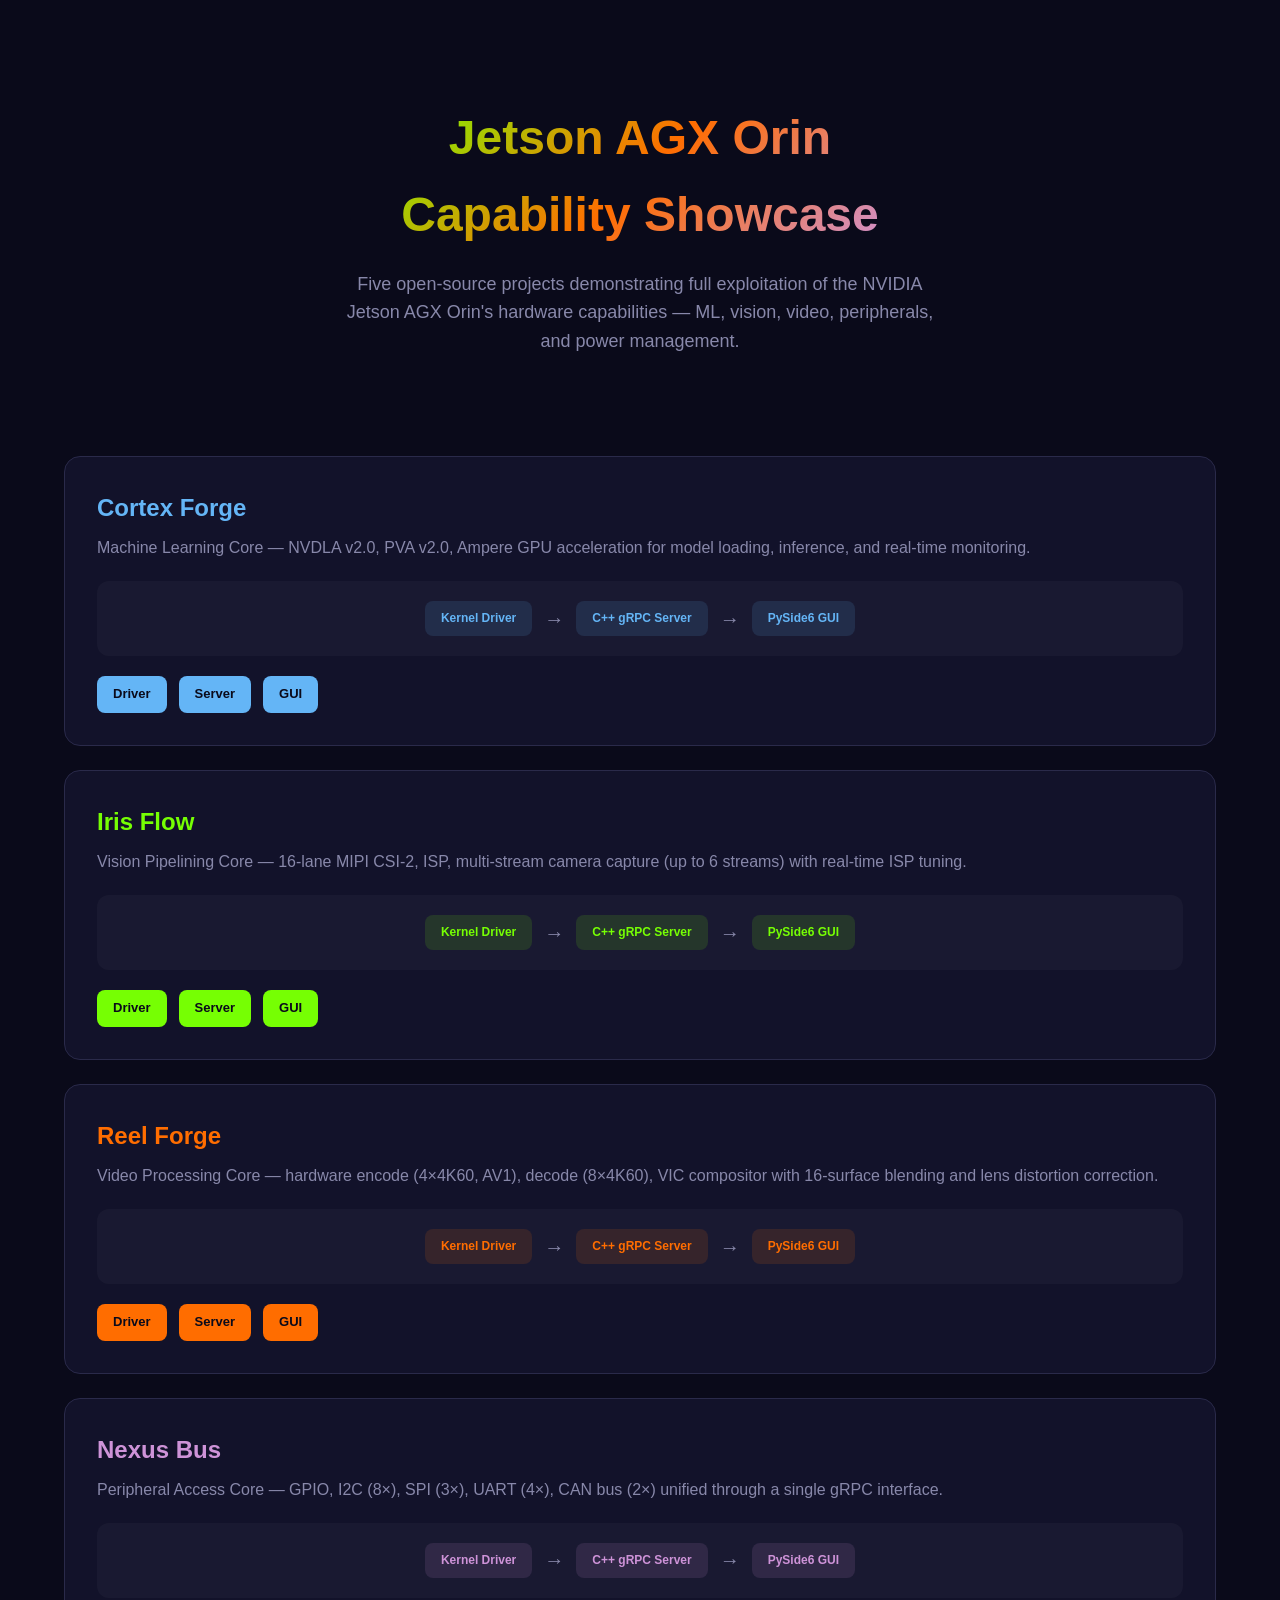
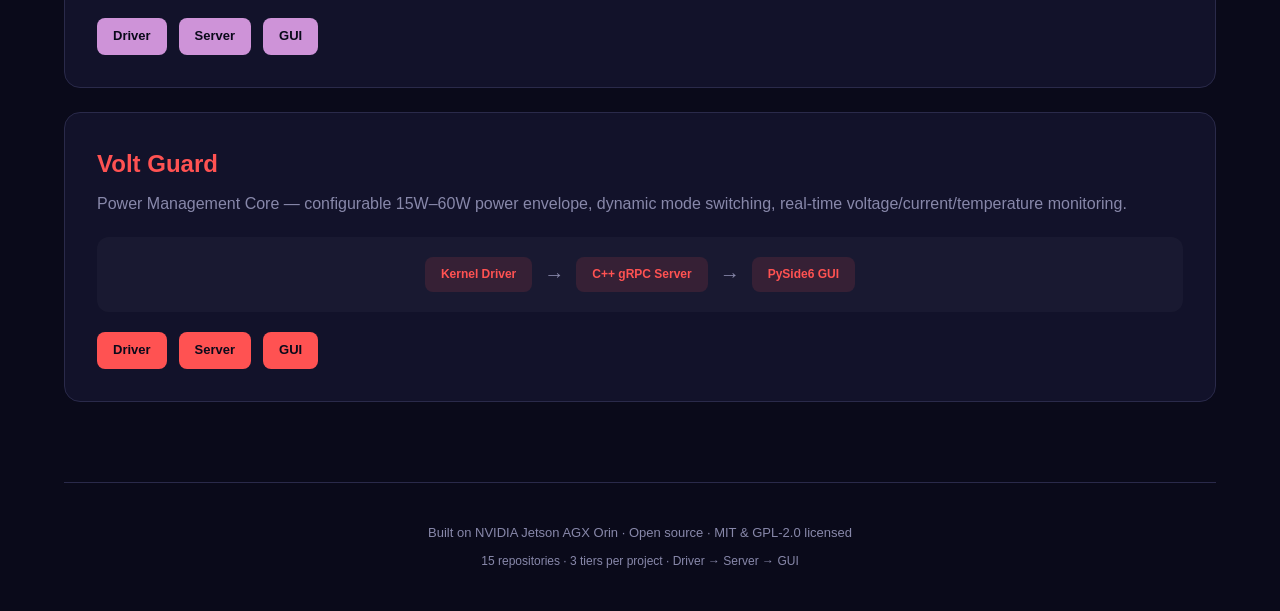
==== index.html @ f34436b5 "showcase-site: Jetson AGX Orin capability showcase Five-project showcase website with animated cards" ====
<!DOCTYPE html>
<html lang="en">
<head>
<meta charset="UTF-8">
<meta name="viewport" content="width=device-width, initial-scale=1.0">
<title>Jetson AGX Orin — Capability Showcase</title>
<style>
:root {
  --bg: #0a0a1a; --surface: #12122a; --border: #2a2a4a;
  --text: #e0e0e0; --muted: #8888aa;
  --cf: #64b5f6; --if: #76ff03; --rf: #ff6d00; --nb: #ce93d8; --vg: #ff5252;
}
* { margin: 0; padding: 0; box-sizing: border-box; }
body { font-family: -apple-system, 'SF Pro Display', 'Segoe UI', sans-serif; background: var(--bg); color: var(--text); line-height: 1.6; }
.container { max-width: 1200px; margin: 0 auto; padding: 0 24px; }

/* Hero */
.hero { text-align: center; padding: 100px 0 60px; }
.hero h1 { font-size: 48px; font-weight: 800; background: linear-gradient(135deg, #64b5f6, #76ff03, #ff6d00, #ce93d8, #ff5252); -webkit-background-clip: text; -webkit-text-fill-color: transparent; margin-bottom: 16px; }
.hero p { color: var(--muted); font-size: 18px; max-width: 600px; margin: 0 auto; }

/* Projects */
.projects { display: grid; gap: 24px; padding: 40px 0; }
.project { background: var(--surface); border: 1px solid var(--border); border-radius: 16px; padding: 32px; transition: transform .3s, box-shadow .3s; cursor: default; }
.project:hover { transform: translateY(-4px); box-shadow: 0 8px 32px rgba(0,0,0,.3); }
.project h2 { font-size: 24px; margin-bottom: 8px; }
.project .desc { color: var(--muted); margin-bottom: 20px; }
.project .arch { display: flex; gap: 12px; align-items: center; justify-content: center; padding: 20px; background: rgba(255,255,255,.03); border-radius: 12px; margin-bottom: 20px; font-size: 13px; }
.project .arch .box { padding: 8px 16px; border-radius: 8px; font-weight: 600; font-size: 12px; }
.project .arch .arrow { color: var(--muted); font-size: 20px; }
.repos { display: flex; gap: 12px; flex-wrap: wrap; }
.repo { display: inline-block; padding: 8px 16px; border-radius: 8px; text-decoration: none; font-size: 13px; font-weight: 600; transition: opacity .2s; }
.repo:hover { opacity: .8; }

/* Project colors */
.cf .arch .box { background: #64b5f620; color: #64b5f6; }
.cf .repo { background: #64b5f6; color: #0a0a1a; }
.cf h2 { color: #64b5f6; }
.if .arch .box { background: #76ff0320; color: #76ff03; }
.if .repo { background: #76ff03; color: #0a0a1a; }
.if h2 { color: #76ff03; }
.rf .arch .box { background: #ff6d0020; color: #ff6d00; }
.rf .repo { background: #ff6d00; color: #0a0a1a; }
.rf h2 { color: #ff6d00; }
.nb .arch .box { background: #ce93d820; color: #ce93d8; }
.nb .repo { background: #ce93d8; color: #0a0a1a; }
.nb h2 { color: #ce93d8; }
.vg .arch .box { background: #ff525220; color: #ff5252; }
.vg .repo { background: #ff5252; color: #0a0a1a; }
.vg h2 { color: #ff5252; }

/* Footer */
.footer { text-align: center; padding: 40px 0; color: var(--muted); font-size: 13px; border-top: 1px solid var(--border); margin-top: 40px; }

/* Animations */
@keyframes fadeUp { from { opacity: 0; transform: translateY(20px); } to { opacity: 1; transform: translateY(0); } }
.project { animation: fadeUp .6s ease both; }
.project:nth-child(1) { animation-delay: .1s; }
.project:nth-child(2) { animation-delay: .2s; }
.project:nth-child(3) { animation-delay: .3s; }
.project:nth-child(4) { animation-delay: .4s; }
.project:nth-child(5) { animation-delay: .5s; }

@media (max-width: 768px) {
  .hero h1 { font-size: 32px; }
  .project .arch { flex-direction: column; }
  .project .arch .arrow { transform: rotate(90deg); }
}
</style>
</head>
<body>
<div class="container">
  <div class="hero">
    <h1>Jetson AGX Orin<br>Capability Showcase</h1>
    <p>Five open-source projects demonstrating full exploitation of the NVIDIA Jetson AGX Orin's hardware capabilities — ML, vision, video, peripherals, and power management.</p>
  </div>

  <div class="projects">
    <!-- Cortex Forge -->
    <div class="project cf">
      <h2>Cortex Forge</h2>
      <p class="desc">Machine Learning Core — NVDLA v2.0, PVA v2.0, Ampere GPU acceleration for model loading, inference, and real-time monitoring.</p>
      <div class="arch">
        <span class="box">Kernel Driver</span>
        <span class="arrow">→</span>
        <span class="box">C++ gRPC Server</span>
        <span class="arrow">→</span>
        <span class="box">PySide6 GUI</span>
      </div>
      <div class="repos">
        <a class="repo" href="https://github.com/soccentric-jetson-oss/cortex-forge-driver">Driver</a>
        <a class="repo" href="https://github.com/soccentric-jetson-oss/cortex-forge-server">Server</a>
        <a class="repo" href="https://github.com/soccentric-jetson-oss/cortex-forge-gui">GUI</a>
      </div>
    </div>

    <!-- Iris Flow -->
    <div class="project if">
      <h2>Iris Flow</h2>
      <p class="desc">Vision Pipelining Core — 16-lane MIPI CSI-2, ISP, multi-stream camera capture (up to 6 streams) with real-time ISP tuning.</p>
      <div class="arch">
        <span class="box">Kernel Driver</span>
        <span class="arrow">→</span>
        <span class="box">C++ gRPC Server</span>
        <span class="arrow">→</span>
        <span class="box">PySide6 GUI</span>
      </div>
      <div class="repos">
        <a class="repo" href="https://github.com/soccentric-jetson-oss/iris-flow-driver">Driver</a>
        <a class="repo" href="https://github.com/soccentric-jetson-oss/iris-flow-server">Server</a>
        <a class="repo" href="https://github.com/soccentric-jetson-oss/iris-flow-gui">GUI</a>
      </div>
    </div>

    <!-- Reel Forge -->
    <div class="project rf">
      <h2>Reel Forge</h2>
      <p class="desc">Video Processing Core — hardware encode (4×4K60, AV1), decode (8×4K60), VIC compositor with 16-surface blending and lens distortion correction.</p>
      <div class="arch">
        <span class="box">Kernel Driver</span>
        <span class="arrow">→</span>
        <span class="box">C++ gRPC Server</span>
        <span class="arrow">→</span>
        <span class="box">PySide6 GUI</span>
      </div>
      <div class="repos">
        <a class="repo" href="https://github.com/soccentric-jetson-oss/reel-forge-driver">Driver</a>
        <a class="repo" href="https://github.com/soccentric-jetson-oss/reel-forge-server">Server</a>
        <a class="repo" href="https://github.com/soccentric-jetson-oss/reel-forge-gui">GUI</a>
      </div>
    </div>

    <!-- Nexus Bus -->
    <div class="project nb">
      <h2>Nexus Bus</h2>
      <p class="desc">Peripheral Access Core — GPIO, I2C (8×), SPI (3×), UART (4×), CAN bus (2×) unified through a single gRPC interface.</p>
      <div class="arch">
        <span class="box">Kernel Driver</span>
        <span class="arrow">→</span>
        <span class="box">C++ gRPC Server</span>
        <span class="arrow">→</span>
        <span class="box">PySide6 GUI</span>
      </div>
      <div class="repos">
        <a class="repo" href="https://github.com/soccentric-jetson-oss/nexus-bus-driver">Driver</a>
        <a class="repo" href="https://github.com/soccentric-jetson-oss/nexus-bus-server">Server</a>
        <a class="repo" href="https://github.com/soccentric-jetson-oss/nexus-bus-gui">GUI</a>
      </div>
    </div>

    <!-- Volt Guard -->
    <div class="project vg">
      <h2>Volt Guard</h2>
      <p class="desc">Power Management Core — configurable 15W–60W power envelope, dynamic mode switching, real-time voltage/current/temperature monitoring.</p>
      <div class="arch">
        <span class="box">Kernel Driver</span>
        <span class="arrow">→</span>
        <span class="box">C++ gRPC Server</span>
        <span class="arrow">→</span>
        <span class="box">PySide6 GUI</span>
      </div>
      <div class="repos">
        <a class="repo" href="https://github.com/soccentric-jetson-oss/volt-guard-driver">Driver</a>
        <a class="repo" href="https://github.com/soccentric-jetson-oss/volt-guard-server">Server</a>
        <a class="repo" href="https://github.com/soccentric-jetson-oss/volt-guard-gui">GUI</a>
      </div>
    </div>
  </div>

  <div class="footer">
    <p>Built on NVIDIA Jetson AGX Orin · Open source · MIT &amp; GPL-2.0 licensed</p>
    <p style="margin-top:8px;font-size:12px;">15 repositories · 3 tiers per project · Driver → Server → GUI</p>
  </div>
</div>
</body>
</html>
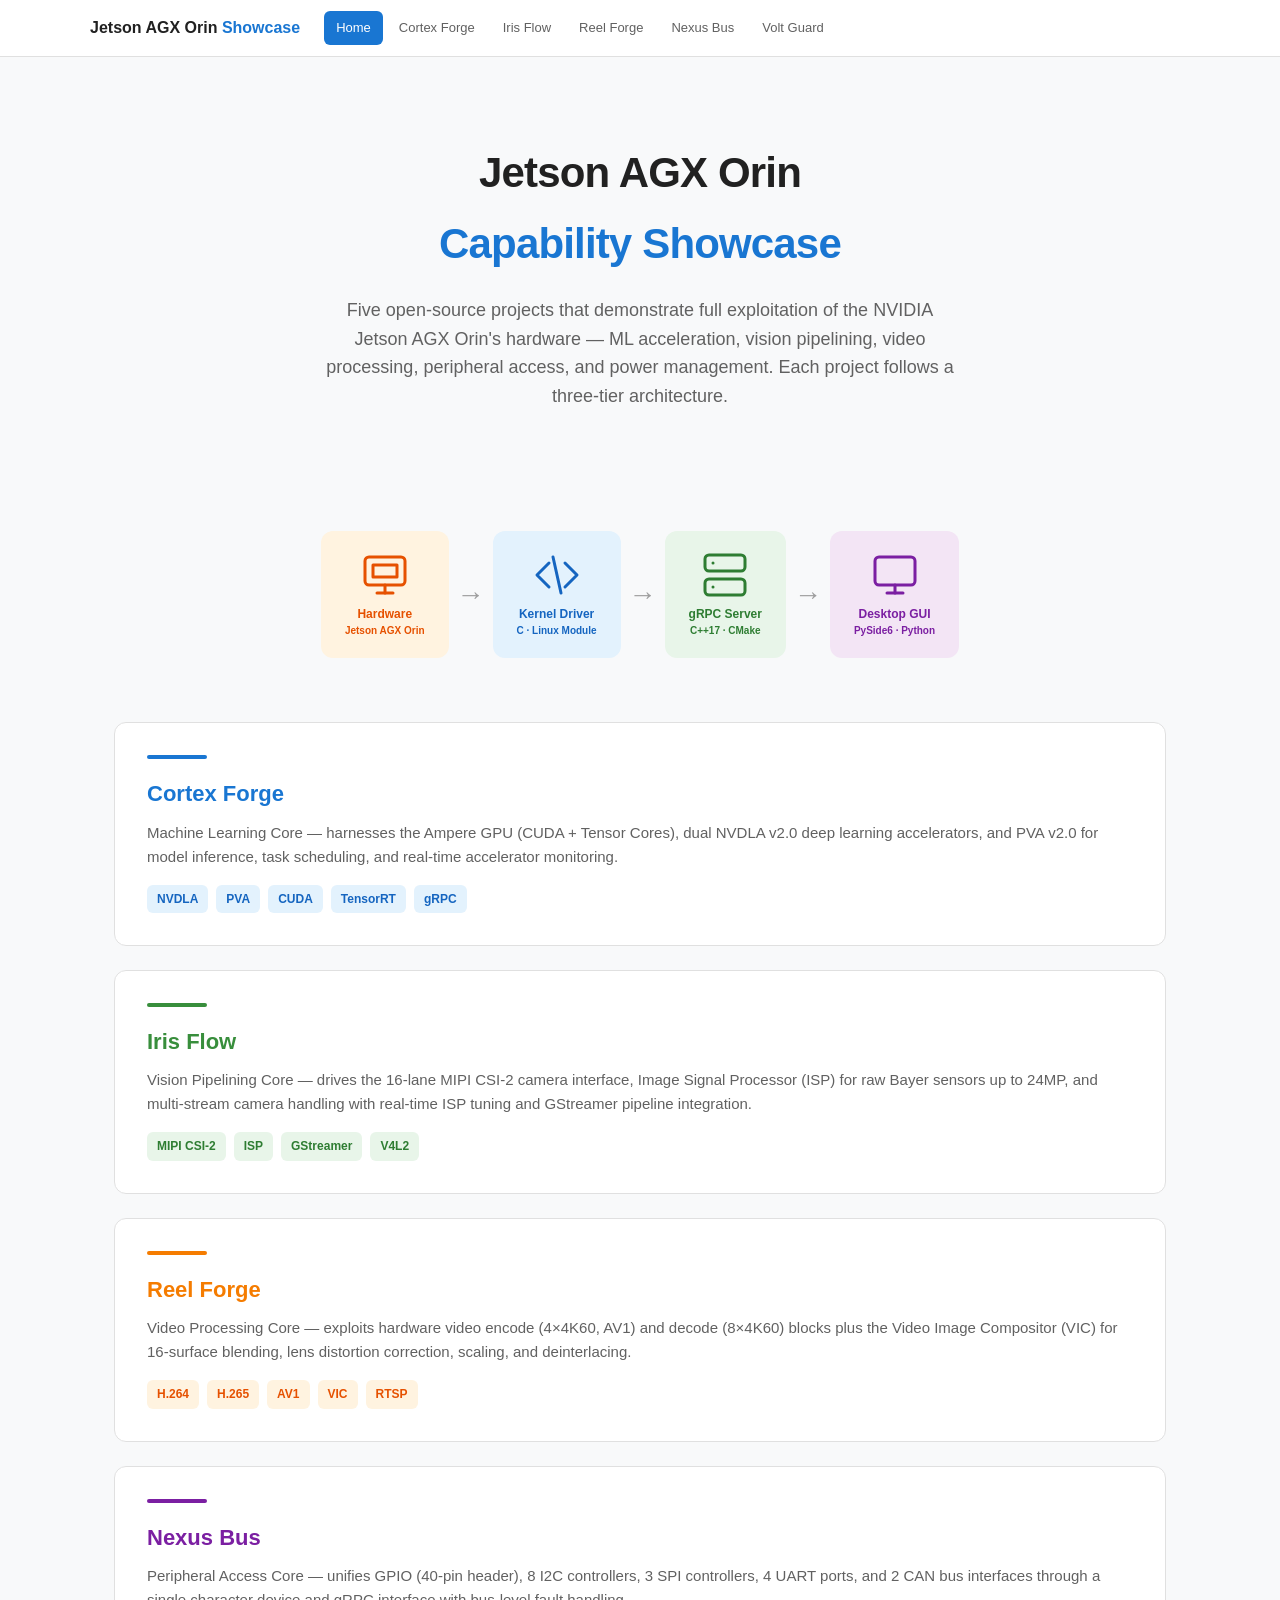
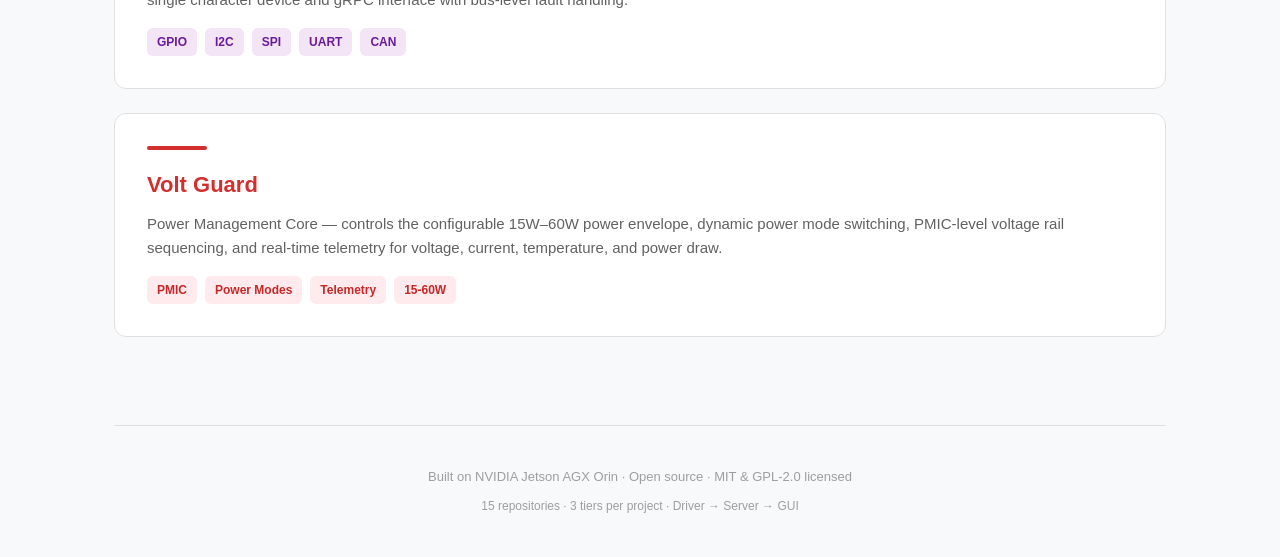
==== commit 7439141e: "feat: complete site redesign - 6 pages, SVG flow diagrams, light theme - 6 pages: index + 5 project " ====
--- a/index.html
+++ b/index.html
@@ -4,173 +4,154 @@
 <meta charset="UTF-8">
 <meta name="viewport" content="width=device-width, initial-scale=1.0">
 <title>Jetson AGX Orin — Capability Showcase</title>
-<style>
-:root {
-  --bg: #0a0a1a; --surface: #12122a; --border: #2a2a4a;
-  --text: #e0e0e0; --muted: #8888aa;
-  --cf: #64b5f6; --if: #76ff03; --rf: #ff6d00; --nb: #ce93d8; --vg: #ff5252;
-}
-* { margin: 0; padding: 0; box-sizing: border-box; }
-body { font-family: -apple-system, 'SF Pro Display', 'Segoe UI', sans-serif; background: var(--bg); color: var(--text); line-height: 1.6; }
-.container { max-width: 1200px; margin: 0 auto; padding: 0 24px; }
-
-/* Hero */
-.hero { text-align: center; padding: 100px 0 60px; }
-.hero h1 { font-size: 48px; font-weight: 800; background: linear-gradient(135deg, #64b5f6, #76ff03, #ff6d00, #ce93d8, #ff5252); -webkit-background-clip: text; -webkit-text-fill-color: transparent; margin-bottom: 16px; }
-.hero p { color: var(--muted); font-size: 18px; max-width: 600px; margin: 0 auto; }
-
-/* Projects */
-.projects { display: grid; gap: 24px; padding: 40px 0; }
-.project { background: var(--surface); border: 1px solid var(--border); border-radius: 16px; padding: 32px; transition: transform .3s, box-shadow .3s; cursor: default; }
-.project:hover { transform: translateY(-4px); box-shadow: 0 8px 32px rgba(0,0,0,.3); }
-.project h2 { font-size: 24px; margin-bottom: 8px; }
-.project .desc { color: var(--muted); margin-bottom: 20px; }
-.project .arch { display: flex; gap: 12px; align-items: center; justify-content: center; padding: 20px; background: rgba(255,255,255,.03); border-radius: 12px; margin-bottom: 20px; font-size: 13px; }
-.project .arch .box { padding: 8px 16px; border-radius: 8px; font-weight: 600; font-size: 12px; }
-.project .arch .arrow { color: var(--muted); font-size: 20px; }
-.repos { display: flex; gap: 12px; flex-wrap: wrap; }
-.repo { display: inline-block; padding: 8px 16px; border-radius: 8px; text-decoration: none; font-size: 13px; font-weight: 600; transition: opacity .2s; }
-.repo:hover { opacity: .8; }
-
-/* Project colors */
-.cf .arch .box { background: #64b5f620; color: #64b5f6; }
-.cf .repo { background: #64b5f6; color: #0a0a1a; }
-.cf h2 { color: #64b5f6; }
-.if .arch .box { background: #76ff0320; color: #76ff03; }
-.if .repo { background: #76ff03; color: #0a0a1a; }
-.if h2 { color: #76ff03; }
-.rf .arch .box { background: #ff6d0020; color: #ff6d00; }
-.rf .repo { background: #ff6d00; color: #0a0a1a; }
-.rf h2 { color: #ff6d00; }
-.nb .arch .box { background: #ce93d820; color: #ce93d8; }
-.nb .repo { background: #ce93d8; color: #0a0a1a; }
-.nb h2 { color: #ce93d8; }
-.vg .arch .box { background: #ff525220; color: #ff5252; }
-.vg .repo { background: #ff5252; color: #0a0a1a; }
-.vg h2 { color: #ff5252; }
-
-/* Footer */
-.footer { text-align: center; padding: 40px 0; color: var(--muted); font-size: 13px; border-top: 1px solid var(--border); margin-top: 40px; }
-
-/* Animations */
-@keyframes fadeUp { from { opacity: 0; transform: translateY(20px); } to { opacity: 1; transform: translateY(0); } }
-.project { animation: fadeUp .6s ease both; }
-.project:nth-child(1) { animation-delay: .1s; }
-.project:nth-child(2) { animation-delay: .2s; }
-.project:nth-child(3) { animation-delay: .3s; }
-.project:nth-child(4) { animation-delay: .4s; }
-.project:nth-child(5) { animation-delay: .5s; }
-
-@media (max-width: 768px) {
-  .hero h1 { font-size: 32px; }
-  .project .arch { flex-direction: column; }
-  .project .arch .arrow { transform: rotate(90deg); }
-}
-</style>
+<link rel="stylesheet" href="style.css">
 </head>
 <body>
+
+<!-- Navigation -->
+<nav class="nav">
+  <div class="nav-inner">
+    <a href="index.html" class="nav-logo">Jetson AGX Orin <span>Showcase</span></a>
+    <ul class="nav-links">
+      <li><a href="index.html" class="active">Home</a></li>
+      <li><a href="cortex-forge.html">Cortex Forge</a></li>
+      <li><a href="iris-flow.html">Iris Flow</a></li>
+      <li><a href="reel-forge.html">Reel Forge</a></li>
+      <li><a href="nexus-bus.html">Nexus Bus</a></li>
+      <li><a href="volt-guard.html">Volt Guard</a></li>
+    </ul>
+  </div>
+</nav>
+
 <div class="container">
+
+  <!-- Hero -->
   <div class="hero">
-    <h1>Jetson AGX Orin<br>Capability Showcase</h1>
-    <p>Five open-source projects demonstrating full exploitation of the NVIDIA Jetson AGX Orin's hardware capabilities — ML, vision, video, peripherals, and power management.</p>
+    <h1>Jetson AGX Orin<br><span>Capability Showcase</span></h1>
+    <p>Five open-source projects that demonstrate full exploitation of the NVIDIA Jetson AGX Orin's hardware — ML acceleration, vision pipelining, video processing, peripheral access, and power management. Each project follows a three-tier architecture.</p>
   </div>
 
+  <!-- SVG Flow Diagram -->
+  <div class="flow-diagram">
+    <!-- Hardware -->
+    <div class="flow-node hardware">
+      <svg viewBox="0 0 24 24" fill="none" stroke="currentColor" stroke-width="1.5" stroke-linecap="round" stroke-linejoin="round">
+        <rect x="2" y="3" width="20" height="14" rx="2" ry="2"/>
+        <line x1="8" y1="21" x2="16" y2="21"/>
+        <line x1="12" y1="17" x2="12" y2="21"/>
+        <path d="M6 7h12v6H6z"/>
+      </svg>
+      <span class="label">Hardware<br><small>Jetson AGX Orin</small></span>
+    </div>
+    <span class="flow-arrow">→</span>
+
+    <!-- Driver -->
+    <div class="flow-node driver">
+      <svg viewBox="0 0 24 24" fill="none" stroke="currentColor" stroke-width="1.5" stroke-linecap="round" stroke-linejoin="round">
+        <polyline points="16 18 22 12 16 6"/>
+        <polyline points="8 6 2 12 8 18"/>
+        <line x1="10" y1="3" x2="14" y2="21"/>
+      </svg>
+      <span class="label">Kernel Driver<br><small>C · Linux Module</small></span>
+    </div>
+    <span class="flow-arrow">→</span>
+
+    <!-- Server -->
+    <div class="flow-node server">
+      <svg viewBox="0 0 24 24" fill="none" stroke="currentColor" stroke-width="1.5" stroke-linecap="round" stroke-linejoin="round">
+        <rect x="2" y="2" width="20" height="8" rx="2" ry="2"/>
+        <rect x="2" y="14" width="20" height="8" rx="2" ry="2"/>
+        <line x1="6" y1="6" x2="6.01" y2="6"/>
+        <line x1="6" y1="18" x2="6.01" y2="18"/>
+      </svg>
+      <span class="label">gRPC Server<br><small>C++17 · CMake</small></span>
+    </div>
+    <span class="flow-arrow">→</span>
+
+    <!-- GUI -->
+    <div class="flow-node gui">
+      <svg viewBox="0 0 24 24" fill="none" stroke="currentColor" stroke-width="1.5" stroke-linecap="round" stroke-linejoin="round">
+        <rect x="2" y="3" width="20" height="14" rx="2" ry="2"/>
+        <line x1="8" y1="21" x2="16" y2="21"/>
+        <line x1="12" y1="17" x2="12" y2="21"/>
+      </svg>
+      <span class="label">Desktop GUI<br><small>PySide6 · Python</small></span>
+    </div>
+  </div>
+
+  <!-- Project Cards -->
   <div class="projects">
-    <!-- Cortex Forge -->
-    <div class="project cf">
-      <h2>Cortex Forge</h2>
-      <p class="desc">Machine Learning Core — NVDLA v2.0, PVA v2.0, Ampere GPU acceleration for model loading, inference, and real-time monitoring.</p>
-      <div class="arch">
-        <span class="box">Kernel Driver</span>
-        <span class="arrow">→</span>
-        <span class="box">C++ gRPC Server</span>
-        <span class="arrow">→</span>
-        <span class="box">PySide6 GUI</span>
+
+    <a href="cortex-forge.html" class="project-card">
+      <div class="color-bar" style="background:var(--cf)"></div>
+      <h2 style="color:var(--cf)">Cortex Forge</h2>
+      <p class="summary">Machine Learning Core — harnesses the Ampere GPU (CUDA + Tensor Cores), dual NVDLA v2.0 deep learning accelerators, and PVA v2.0 for model inference, task scheduling, and real-time accelerator monitoring.</p>
+      <div class="tags">
+        <span class="tag" style="background:#E3F2FD;color:#1565C0">NVDLA</span>
+        <span class="tag" style="background:#E3F2FD;color:#1565C0">PVA</span>
+        <span class="tag" style="background:#E3F2FD;color:#1565C0">CUDA</span>
+        <span class="tag" style="background:#E3F2FD;color:#1565C0">TensorRT</span>
+        <span class="tag" style="background:#E3F2FD;color:#1565C0">gRPC</span>
       </div>
-      <div class="repos">
-        <a class="repo" href="https://github.com/soccentric-jetson-oss/cortex-forge-driver">Driver</a>
-        <a class="repo" href="https://github.com/soccentric-jetson-oss/cortex-forge-server">Server</a>
-        <a class="repo" href="https://github.com/soccentric-jetson-oss/cortex-forge-gui">GUI</a>
+    </a>
+
+    <a href="iris-flow.html" class="project-card">
+      <div class="color-bar" style="background:var(--if)"></div>
+      <h2 style="color:var(--if)">Iris Flow</h2>
+      <p class="summary">Vision Pipelining Core — drives the 16-lane MIPI CSI-2 camera interface, Image Signal Processor (ISP) for raw Bayer sensors up to 24MP, and multi-stream camera handling with real-time ISP tuning and GStreamer pipeline integration.</p>
+      <div class="tags">
+        <span class="tag" style="background:#E8F5E9;color:#2E7D32">MIPI CSI-2</span>
+        <span class="tag" style="background:#E8F5E9;color:#2E7D32">ISP</span>
+        <span class="tag" style="background:#E8F5E9;color:#2E7D32">GStreamer</span>
+        <span class="tag" style="background:#E8F5E9;color:#2E7D32">V4L2</span>
       </div>
-    </div>
+    </a>
 
-    <!-- Iris Flow -->
-    <div class="project if">
-      <h2>Iris Flow</h2>
-      <p class="desc">Vision Pipelining Core — 16-lane MIPI CSI-2, ISP, multi-stream camera capture (up to 6 streams) with real-time ISP tuning.</p>
-      <div class="arch">
-        <span class="box">Kernel Driver</span>
-        <span class="arrow">→</span>
-        <span class="box">C++ gRPC Server</span>
-        <span class="arrow">→</span>
-        <span class="box">PySide6 GUI</span>
+    <a href="reel-forge.html" class="project-card">
+      <div class="color-bar" style="background:var(--rf)"></div>
+      <h2 style="color:var(--rf)">Reel Forge</h2>
+      <p class="summary">Video Processing Core — exploits hardware video encode (4×4K60, AV1) and decode (8×4K60) blocks plus the Video Image Compositor (VIC) for 16-surface blending, lens distortion correction, scaling, and deinterlacing.</p>
+      <div class="tags">
+        <span class="tag" style="background:#FFF3E0;color:#E65100">H.264</span>
+        <span class="tag" style="background:#FFF3E0;color:#E65100">H.265</span>
+        <span class="tag" style="background:#FFF3E0;color:#E65100">AV1</span>
+        <span class="tag" style="background:#FFF3E0;color:#E65100">VIC</span>
+        <span class="tag" style="background:#FFF3E0;color:#E65100">RTSP</span>
       </div>
-      <div class="repos">
-        <a class="repo" href="https://github.com/soccentric-jetson-oss/iris-flow-driver">Driver</a>
-        <a class="repo" href="https://github.com/soccentric-jetson-oss/iris-flow-server">Server</a>
-        <a class="repo" href="https://github.com/soccentric-jetson-oss/iris-flow-gui">GUI</a>
+    </a>
+
+    <a href="nexus-bus.html" class="project-card">
+      <div class="color-bar" style="background:var(--nb)"></div>
+      <h2 style="color:var(--nb)">Nexus Bus</h2>
+      <p class="summary">Peripheral Access Core — unifies GPIO (40-pin header), 8 I2C controllers, 3 SPI controllers, 4 UART ports, and 2 CAN bus interfaces through a single character device and gRPC interface with bus-level fault handling.</p>
+      <div class="tags">
+        <span class="tag" style="background:#F3E5F5;color:#6A1B9A">GPIO</span>
+        <span class="tag" style="background:#F3E5F5;color:#6A1B9A">I2C</span>
+        <span class="tag" style="background:#F3E5F5;color:#6A1B9A">SPI</span>
+        <span class="tag" style="background:#F3E5F5;color:#6A1B9A">UART</span>
+        <span class="tag" style="background:#F3E5F5;color:#6A1B9A">CAN</span>
       </div>
-    </div>
+    </a>
 
-    <!-- Reel Forge -->
-    <div class="project rf">
-      <h2>Reel Forge</h2>
-      <p class="desc">Video Processing Core — hardware encode (4×4K60, AV1), decode (8×4K60), VIC compositor with 16-surface blending and lens distortion correction.</p>
-      <div class="arch">
-        <span class="box">Kernel Driver</span>
-        <span class="arrow">→</span>
-        <span class="box">C++ gRPC Server</span>
-        <span class="arrow">→</span>
-        <span class="box">PySide6 GUI</span>
+    <a href="volt-guard.html" class="project-card">
+      <div class="color-bar" style="background:var(--vg)"></div>
+      <h2 style="color:var(--vg)">Volt Guard</h2>
+      <p class="summary">Power Management Core — controls the configurable 15W–60W power envelope, dynamic power mode switching, PMIC-level voltage rail sequencing, and real-time telemetry for voltage, current, temperature, and power draw.</p>
+      <div class="tags">
+        <span class="tag" style="background:#FFEBEE;color:#C62828">PMIC</span>
+        <span class="tag" style="background:#FFEBEE;color:#C62828">Power Modes</span>
+        <span class="tag" style="background:#FFEBEE;color:#C62828">Telemetry</span>
+        <span class="tag" style="background:#FFEBEE;color:#C62828">15-60W</span>
       </div>
-      <div class="repos">
-        <a class="repo" href="https://github.com/soccentric-jetson-oss/reel-forge-driver">Driver</a>
-        <a class="repo" href="https://github.com/soccentric-jetson-oss/reel-forge-server">Server</a>
-        <a class="repo" href="https://github.com/soccentric-jetson-oss/reel-forge-gui">GUI</a>
-      </div>
-    </div>
+    </a>
 
-    <!-- Nexus Bus -->
-    <div class="project nb">
-      <h2>Nexus Bus</h2>
-      <p class="desc">Peripheral Access Core — GPIO, I2C (8×), SPI (3×), UART (4×), CAN bus (2×) unified through a single gRPC interface.</p>
-      <div class="arch">
-        <span class="box">Kernel Driver</span>
-        <span class="arrow">→</span>
-        <span class="box">C++ gRPC Server</span>
-        <span class="arrow">→</span>
-        <span class="box">PySide6 GUI</span>
-      </div>
-      <div class="repos">
-        <a class="repo" href="https://github.com/soccentric-jetson-oss/nexus-bus-driver">Driver</a>
-        <a class="repo" href="https://github.com/soccentric-jetson-oss/nexus-bus-server">Server</a>
-        <a class="repo" href="https://github.com/soccentric-jetson-oss/nexus-bus-gui">GUI</a>
-      </div>
-    </div>
-
-    <!-- Volt Guard -->
-    <div class="project vg">
-      <h2>Volt Guard</h2>
-      <p class="desc">Power Management Core — configurable 15W–60W power envelope, dynamic mode switching, real-time voltage/current/temperature monitoring.</p>
-      <div class="arch">
-        <span class="box">Kernel Driver</span>
-        <span class="arrow">→</span>
-        <span class="box">C++ gRPC Server</span>
-        <span class="arrow">→</span>
-        <span class="box">PySide6 GUI</span>
-      </div>
-      <div class="repos">
-        <a class="repo" href="https://github.com/soccentric-jetson-oss/volt-guard-driver">Driver</a>
-        <a class="repo" href="https://github.com/soccentric-jetson-oss/volt-guard-server">Server</a>
-        <a class="repo" href="https://github.com/soccentric-jetson-oss/volt-guard-gui">GUI</a>
-      </div>
-    </div>
   </div>
 
   <div class="footer">
     <p>Built on NVIDIA Jetson AGX Orin · Open source · MIT &amp; GPL-2.0 licensed</p>
-    <p style="margin-top:8px;font-size:12px;">15 repositories · 3 tiers per project · Driver → Server → GUI</p>
+    <p style="margin-top:8px;font-size:12px;color:var(--text-muted)">15 repositories · 3 tiers per project · Driver → Server → GUI</p>
   </div>
+
 </div>
 </body>
 </html>
--- a/style.css
+++ b/style.css
@@ -0,0 +1,307 @@
+/* Jetson AGX Orin Capability Showcase - Shared Styles */
+
+:root {
+  --white: #ffffff;
+  --bg: #f8f9fa;
+  --surface: #ffffff;
+  --border: #e0e0e0;
+  --text: #212121;
+  --text-secondary: #616161;
+  --text-muted: #9e9e9e;
+  --primary: #1976D2;
+  --primary-light: #E3F2FD;
+  --cf: #1976D2;
+  --if: #388E3C;
+  --rf: #F57C00;
+  --nb: #7B1FA2;
+  --vg: #D32F2F;
+  --font: -apple-system, BlinkMacSystemFont, 'Segoe UI', Roboto, 'Helvetica Neue', Arial, sans-serif;
+  --mono: 'SF Mono', 'Fira Code', 'Cascadia Code', monospace;
+}
+
+* { margin: 0; padding: 0; box-sizing: border-box; }
+
+body {
+  font-family: var(--font);
+  background: var(--bg);
+  color: var(--text);
+  line-height: 1.7;
+  -webkit-font-smoothing: antialiased;
+}
+
+.container { max-width: 1100px; margin: 0 auto; padding: 0 24px; }
+
+/* ── Navigation ──────────────────────────────────────────────────────── */
+.nav {
+  background: var(--white);
+  border-bottom: 1px solid var(--border);
+  position: sticky;
+  top: 0;
+  z-index: 100;
+  padding: 0 24px;
+}
+.nav-inner {
+  max-width: 1100px;
+  margin: 0 auto;
+  display: flex;
+  align-items: center;
+  height: 56px;
+  gap: 24px;
+}
+.nav-logo {
+  font-weight: 700;
+  font-size: 16px;
+  color: var(--text);
+  text-decoration: none;
+  white-space: nowrap;
+}
+.nav-logo span { color: var(--primary); }
+.nav-links {
+  display: flex;
+  gap: 4px;
+  list-style: none;
+  overflow-x: auto;
+}
+.nav-links a {
+  display: block;
+  padding: 6px 12px;
+  border-radius: 6px;
+  font-size: 13px;
+  font-weight: 500;
+  color: var(--text-secondary);
+  text-decoration: none;
+  transition: background .2s, color .2s;
+  white-space: nowrap;
+}
+.nav-links a:hover { background: var(--primary-light); color: var(--primary); }
+.nav-links a.active { background: var(--primary); color: var(--white); }
+
+/* ── Hero ─────────────────────────────────────────────────────────────── */
+.hero {
+  text-align: center;
+  padding: 80px 0 48px;
+}
+.hero h1 {
+  font-size: 42px;
+  font-weight: 800;
+  letter-spacing: -0.02em;
+  margin-bottom: 16px;
+  color: var(--text);
+}
+.hero h1 span { color: var(--primary); }
+.hero p {
+  color: var(--text-secondary);
+  font-size: 18px;
+  max-width: 640px;
+  margin: 0 auto 32px;
+  line-height: 1.6;
+}
+
+/* ── SVG Flow Diagram ─────────────────────────────────────────────────── */
+.flow-diagram {
+  display: flex;
+  align-items: center;
+  justify-content: center;
+  gap: 8px;
+  padding: 40px 0;
+  flex-wrap: wrap;
+}
+.flow-node {
+  display: flex;
+  flex-direction: column;
+  align-items: center;
+  gap: 8px;
+  padding: 20px 24px;
+  border-radius: 12px;
+  min-width: 120px;
+}
+.flow-node svg { width: 48px; height: 48px; }
+.flow-node .label {
+  font-size: 12px;
+  font-weight: 600;
+  text-align: center;
+  line-height: 1.3;
+}
+.flow-arrow {
+  font-size: 28px;
+  color: var(--text-muted);
+  font-weight: 300;
+}
+
+/* Hardware node */
+.flow-node.hardware { background: #FFF3E0; }
+.flow-node.hardware .label { color: #E65100; }
+.flow-node.hardware svg { color: #E65100; }
+
+/* Driver node */
+.flow-node.driver { background: #E3F2FD; }
+.flow-node.driver .label { color: #1565C0; }
+.flow-node.driver svg { color: #1565C0; }
+
+/* Server node */
+.flow-node.server { background: #E8F5E9; }
+.flow-node.server .label { color: #2E7D32; }
+.flow-node.server svg { color: #2E7D32; }
+
+/* GUI node */
+.flow-node.gui { background: #F3E5F5; }
+.flow-node.gui .label { color: #7B1FA2; }
+.flow-node.gui svg { color: #7B1FA2; }
+
+/* ── Project Cards ───────────────────────────────────────────────────── */
+.projects { display: grid; gap: 24px; padding: 24px 0 48px; }
+
+.project-card {
+  background: var(--surface);
+  border: 1px solid var(--border);
+  border-radius: 12px;
+  padding: 32px;
+  transition: box-shadow .3s, transform .3s;
+  cursor: pointer;
+  text-decoration: none;
+  display: block;
+  color: inherit;
+}
+.project-card:hover {
+  box-shadow: 0 4px 24px rgba(0,0,0,.08);
+  transform: translateY(-2px);
+}
+.project-card .color-bar {
+  height: 4px;
+  border-radius: 2px;
+  width: 60px;
+  margin-bottom: 16px;
+}
+.project-card h2 {
+  font-size: 22px;
+  font-weight: 700;
+  margin-bottom: 8px;
+}
+.project-card .summary {
+  color: var(--text-secondary);
+  font-size: 15px;
+  margin-bottom: 16px;
+  line-height: 1.6;
+}
+.project-card .tags {
+  display: flex;
+  gap: 8px;
+  flex-wrap: wrap;
+}
+.project-card .tag {
+  display: inline-block;
+  padding: 4px 10px;
+  border-radius: 6px;
+  font-size: 12px;
+  font-weight: 600;
+}
+
+/* ── Project Page ─────────────────────────────────────────────────────── */
+.project-page { padding: 48px 0; }
+
+.project-header {
+  text-align: center;
+  padding-bottom: 40px;
+  border-bottom: 1px solid var(--border);
+  margin-bottom: 40px;
+}
+.project-header .color-bar {
+  height: 4px;
+  border-radius: 2px;
+  width: 80px;
+  margin: 0 auto 20px;
+}
+.project-header h1 {
+  font-size: 36px;
+  font-weight: 800;
+  margin-bottom: 12px;
+}
+.project-header .subtitle {
+  color: var(--text-secondary);
+  font-size: 16px;
+  max-width: 700px;
+  margin: 0 auto;
+  line-height: 1.7;
+}
+
+/* Section */
+.section { margin-bottom: 48px; }
+.section h2 {
+  font-size: 24px;
+  font-weight: 700;
+  margin-bottom: 16px;
+  padding-bottom: 8px;
+  border-bottom: 2px solid var(--border);
+}
+.section p, .section li { color: var(--text-secondary); font-size: 15px; line-height: 1.7; }
+.section ul { padding-left: 20px; }
+.section li { margin-bottom: 6px; }
+.section li strong { color: var(--text); }
+
+/* Sub-project cards */
+.sub-grid { display: grid; gap: 20px; margin-top: 20px; }
+.sub-card {
+  background: var(--surface);
+  border: 1px solid var(--border);
+  border-radius: 10px;
+  padding: 24px;
+}
+.sub-card h3 {
+  font-size: 18px;
+  font-weight: 700;
+  margin-bottom: 8px;
+}
+.sub-card .tech {
+  display: inline-block;
+  padding: 2px 8px;
+  border-radius: 4px;
+  font-size: 11px;
+  font-weight: 600;
+  font-family: var(--mono);
+  margin-bottom: 12px;
+}
+.sub-card p { color: var(--text-secondary); font-size: 14px; line-height: 1.6; margin-bottom: 12px; }
+.sub-card ul { padding-left: 16px; }
+.sub-card li { font-size: 13px; margin-bottom: 4px; color: var(--text-secondary); }
+.sub-card .repo-link {
+  display: inline-block;
+  margin-top: 12px;
+  padding: 6px 14px;
+  border-radius: 6px;
+  font-size: 13px;
+  font-weight: 600;
+  text-decoration: none;
+  transition: opacity .2s;
+}
+.sub-card .repo-link:hover { opacity: .8; }
+
+/* ── Footer ───────────────────────────────────────────────────────────── */
+.footer {
+  text-align: center;
+  padding: 40px 0;
+  color: var(--text-muted);
+  font-size: 13px;
+  border-top: 1px solid var(--border);
+  margin-top: 40px;
+}
+
+/* ── Animations ───────────────────────────────────────────────────────── */
+@keyframes fadeUp {
+  from { opacity: 0; transform: translateY(20px); }
+  to { opacity: 1; transform: translateY(0); }
+}
+.project-card { animation: fadeUp .5s ease both; }
+.project-card:nth-child(1) { animation-delay: .05s; }
+.project-card:nth-child(2) { animation-delay: .1s; }
+.project-card:nth-child(3) { animation-delay: .15s; }
+.project-card:nth-child(4) { animation-delay: .2s; }
+.project-card:nth-child(5) { animation-delay: .25s; }
+
+/* ── Responsive ───────────────────────────────────────────────────────── */
+@media (max-width: 768px) {
+  .hero h1 { font-size: 28px; }
+  .flow-diagram { flex-direction: column; gap: 4px; }
+  .flow-arrow { transform: rotate(90deg); }
+  .nav-inner { flex-wrap: wrap; height: auto; padding: 8px 0; }
+  .nav-links { padding-bottom: 4px; }
+}
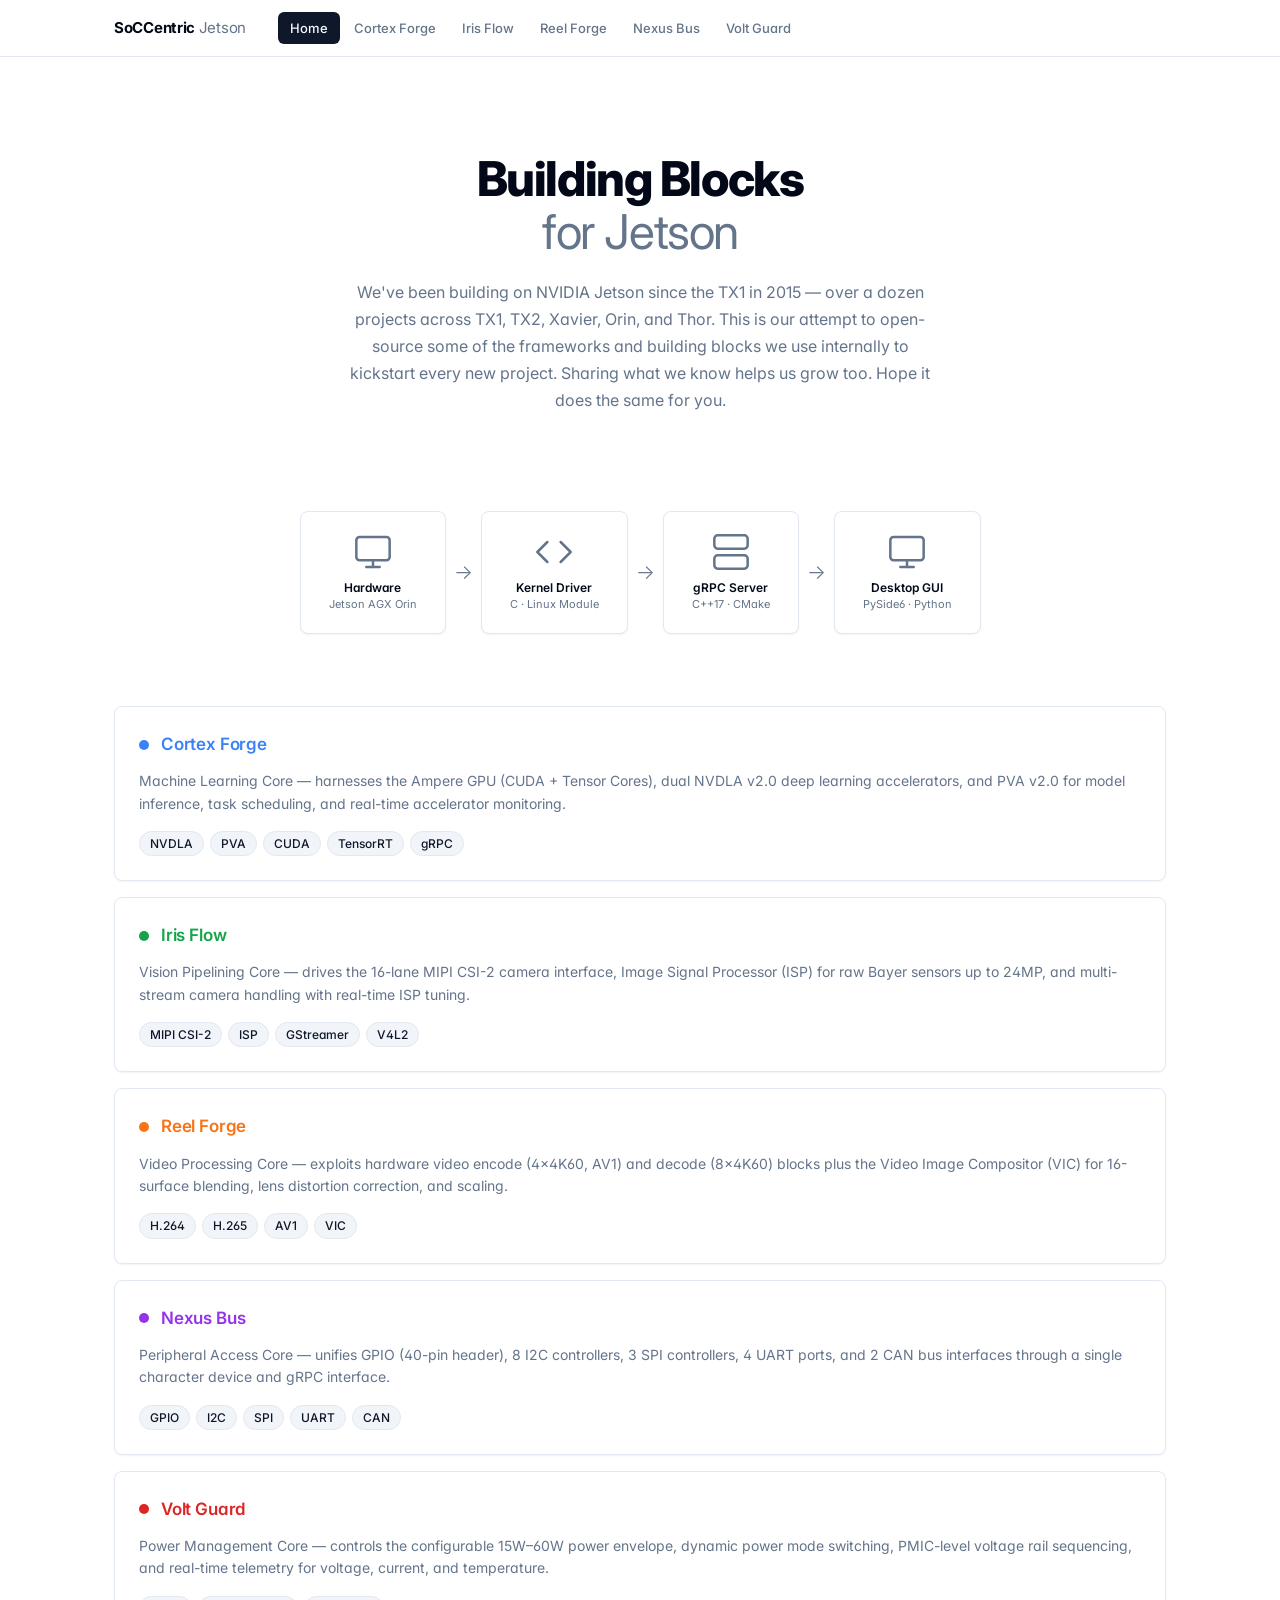
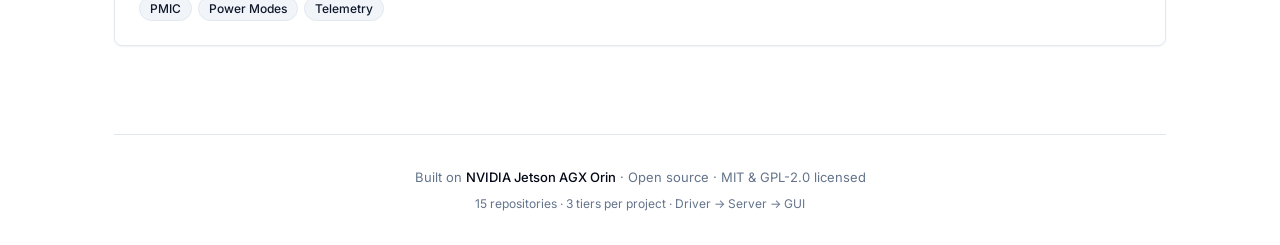
==== commit 403fefe5: "shadcn/ui redesign + authentic brand story - Complete shadcn/ui design system with HSL color tokens," ====
--- a/index.html
+++ b/index.html
@@ -1,157 +1,155 @@
 <!DOCTYPE html>
 <html lang="en">
 <head>
-<meta charset="UTF-8">
-<meta name="viewport" content="width=device-width, initial-scale=1.0">
-<title>Jetson AGX Orin — Capability Showcase</title>
-<link rel="stylesheet" href="style.css">
+  <meta charset="UTF-8">
+  <meta name="viewport" content="width=device-width, initial-scale=1.0">
+  <title>SoCCentric Jetson — Building Blocks for Jetson</title>
+  <link rel="stylesheet" href="style.css">
+  <link rel="icon" type="image/svg+xml" href="data:image/svg+xml,<svg xmlns='http://www.w3.org/2000/svg' viewBox='0 0 100 100'><text y='.9em' font-size='90'>⚡</text></svg>">
 </head>
 <body>
 
-<!-- Navigation -->
-<nav class="nav">
-  <div class="nav-inner">
-    <a href="index.html" class="nav-logo">Jetson AGX Orin <span>Showcase</span></a>
-    <ul class="nav-links">
-      <li><a href="index.html" class="active">Home</a></li>
-      <li><a href="cortex-forge.html">Cortex Forge</a></li>
-      <li><a href="iris-flow.html">Iris Flow</a></li>
-      <li><a href="reel-forge.html">Reel Forge</a></li>
-      <li><a href="nexus-bus.html">Nexus Bus</a></li>
-      <li><a href="volt-guard.html">Volt Guard</a></li>
-    </ul>
-  </div>
-</nav>
+  <!-- Navigation -->
+  <nav class="nav">
+    <div class="nav-inner">
+      <a href="index.html" class="nav-logo">SoCCentric <span>Jetson</span></a>
+      <ul class="nav-links">
+        <li><a href="index.html" class="active">Home</a></li>
+        <li><a href="cortex-forge.html">Cortex Forge</a></li>
+        <li><a href="iris-flow.html">Iris Flow</a></li>
+        <li><a href="reel-forge.html">Reel Forge</a></li>
+        <li><a href="nexus-bus.html">Nexus Bus</a></li>
+        <li><a href="volt-guard.html">Volt Guard</a></li>
+      </ul>
+    </div>
+  </nav>
 
-<div class="container">
+  <div class="container">
 
-  <!-- Hero -->
-  <div class="hero">
-    <h1>Jetson AGX Orin<br><span>Capability Showcase</span></h1>
-    <p>Five open-source projects that demonstrate full exploitation of the NVIDIA Jetson AGX Orin's hardware — ML acceleration, vision pipelining, video processing, peripheral access, and power management. Each project follows a three-tier architecture.</p>
-  </div>
+    <!-- Hero -->
+    <div class="hero">
+      <h1>Building Blocks<br><span>for Jetson</span></h1>
+      <p>We've been building on NVIDIA Jetson since the TX1 in 2015 — over a dozen projects across TX1, TX2, Xavier, Orin, and Thor. This is our attempt to open-source some of the frameworks and building blocks we use internally to kickstart every new project. Sharing what we know helps us grow too. Hope it does the same for you.</p>
+    </div>
 
-  <!-- SVG Flow Diagram -->
-  <div class="flow-diagram">
-    <!-- Hardware -->
-    <div class="flow-node hardware">
-      <svg viewBox="0 0 24 24" fill="none" stroke="currentColor" stroke-width="1.5" stroke-linecap="round" stroke-linejoin="round">
-        <rect x="2" y="3" width="20" height="14" rx="2" ry="2"/>
-        <line x1="8" y1="21" x2="16" y2="21"/>
-        <line x1="12" y1="17" x2="12" y2="21"/>
-        <path d="M6 7h12v6H6z"/>
-      </svg>
-      <span class="label">Hardware<br><small>Jetson AGX Orin</small></span>
+    <!-- SVG Flow Diagram -->
+    <div class="flow-diagram">
+      <div class="flow-node">
+        <svg viewBox="0 0 24 24" fill="none" stroke="currentColor" stroke-width="1.5" stroke-linecap="round" stroke-linejoin="round">
+          <rect x="2" y="3" width="20" height="14" rx="2" ry="2"/>
+          <line x1="8" y1="21" x2="16" y2="21"/>
+          <line x1="12" y1="17" x2="12" y2="21"/>
+        </svg>
+        <span class="label">Hardware<br><small>Jetson AGX Orin</small></span>
+      </div>
+      <span class="flow-arrow">→</span>
+      <div class="flow-node">
+        <svg viewBox="0 0 24 24" fill="none" stroke="currentColor" stroke-width="1.5" stroke-linecap="round" stroke-linejoin="round">
+          <polyline points="16 18 22 12 16 6"/>
+          <polyline points="8 6 2 12 8 18"/>
+        </svg>
+        <span class="label">Kernel Driver<br><small>C · Linux Module</small></span>
+      </div>
+      <span class="flow-arrow">→</span>
+      <div class="flow-node">
+        <svg viewBox="0 0 24 24" fill="none" stroke="currentColor" stroke-width="1.5" stroke-linecap="round" stroke-linejoin="round">
+          <rect x="2" y="2" width="20" height="8" rx="2" ry="2"/>
+          <rect x="2" y="14" width="20" height="8" rx="2" ry="2"/>
+        </svg>
+        <span class="label">gRPC Server<br><small>C++17 · CMake</small></span>
+      </div>
+      <span class="flow-arrow">→</span>
+      <div class="flow-node">
+        <svg viewBox="0 0 24 24" fill="none" stroke="currentColor" stroke-width="1.5" stroke-linecap="round" stroke-linejoin="round">
+          <rect x="2" y="3" width="20" height="14" rx="2" ry="2"/>
+          <line x1="8" y1="21" x2="16" y2="21"/>
+          <line x1="12" y1="17" x2="12" y2="21"/>
+        </svg>
+        <span class="label">Desktop GUI<br><small>PySide6 · Python</small></span>
+      </div>
     </div>
-    <span class="flow-arrow">→</span>
 
-    <!-- Driver -->
-    <div class="flow-node driver">
-      <svg viewBox="0 0 24 24" fill="none" stroke="currentColor" stroke-width="1.5" stroke-linecap="round" stroke-linejoin="round">
-        <polyline points="16 18 22 12 16 6"/>
-        <polyline points="8 6 2 12 8 18"/>
-        <line x1="10" y1="3" x2="14" y2="21"/>
-      </svg>
-      <span class="label">Kernel Driver<br><small>C · Linux Module</small></span>
+    <!-- Project Cards -->
+    <div class="projects">
+
+      <a href="cortex-forge.html" class="project-card">
+        <div class="card-header">
+          <div class="color-dot" style="background:hsl(var(--cf))"></div>
+          <h2 style="color:hsl(var(--cf))">Cortex Forge</h2>
+        </div>
+        <p class="summary">Machine Learning Core — harnesses the Ampere GPU (CUDA + Tensor Cores), dual NVDLA v2.0 deep learning accelerators, and PVA v2.0 for model inference, task scheduling, and real-time accelerator monitoring.</p>
+        <div class="tags">
+          <span class="tag">NVDLA</span>
+          <span class="tag">PVA</span>
+          <span class="tag">CUDA</span>
+          <span class="tag">TensorRT</span>
+          <span class="tag">gRPC</span>
+        </div>
+      </a>
+
+      <a href="iris-flow.html" class="project-card">
+        <div class="card-header">
+          <div class="color-dot" style="background:hsl(var(--if))"></div>
+          <h2 style="color:hsl(var(--if))">Iris Flow</h2>
+        </div>
+        <p class="summary">Vision Pipelining Core — drives the 16-lane MIPI CSI-2 camera interface, Image Signal Processor (ISP) for raw Bayer sensors up to 24MP, and multi-stream camera handling with real-time ISP tuning.</p>
+        <div class="tags">
+          <span class="tag">MIPI CSI-2</span>
+          <span class="tag">ISP</span>
+          <span class="tag">GStreamer</span>
+          <span class="tag">V4L2</span>
+        </div>
+      </a>
+
+      <a href="reel-forge.html" class="project-card">
+        <div class="card-header">
+          <div class="color-dot" style="background:hsl(var(--rf))"></div>
+          <h2 style="color:hsl(var(--rf))">Reel Forge</h2>
+        </div>
+        <p class="summary">Video Processing Core — exploits hardware video encode (4×4K60, AV1) and decode (8×4K60) blocks plus the Video Image Compositor (VIC) for 16-surface blending, lens distortion correction, and scaling.</p>
+        <div class="tags">
+          <span class="tag">H.264</span>
+          <span class="tag">H.265</span>
+          <span class="tag">AV1</span>
+          <span class="tag">VIC</span>
+        </div>
+      </a>
+
+      <a href="nexus-bus.html" class="project-card">
+        <div class="card-header">
+          <div class="color-dot" style="background:hsl(var(--nb))"></div>
+          <h2 style="color:hsl(var(--nb))">Nexus Bus</h2>
+        </div>
+        <p class="summary">Peripheral Access Core — unifies GPIO (40-pin header), 8 I2C controllers, 3 SPI controllers, 4 UART ports, and 2 CAN bus interfaces through a single character device and gRPC interface.</p>
+        <div class="tags">
+          <span class="tag">GPIO</span>
+          <span class="tag">I2C</span>
+          <span class="tag">SPI</span>
+          <span class="tag">UART</span>
+          <span class="tag">CAN</span>
+        </div>
+      </a>
+
+      <a href="volt-guard.html" class="project-card">
+        <div class="card-header">
+          <div class="color-dot" style="background:hsl(var(--vg))"></div>
+          <h2 style="color:hsl(var(--vg))">Volt Guard</h2>
+        </div>
+        <p class="summary">Power Management Core — controls the configurable 15W–60W power envelope, dynamic power mode switching, PMIC-level voltage rail sequencing, and real-time telemetry for voltage, current, and temperature.</p>
+        <div class="tags">
+          <span class="tag">PMIC</span>
+          <span class="tag">Power Modes</span>
+          <span class="tag">Telemetry</span>
+        </div>
+      </a>
+
     </div>
-    <span class="flow-arrow">→</span>
 
-    <!-- Server -->
-    <div class="flow-node server">
-      <svg viewBox="0 0 24 24" fill="none" stroke="currentColor" stroke-width="1.5" stroke-linecap="round" stroke-linejoin="round">
-        <rect x="2" y="2" width="20" height="8" rx="2" ry="2"/>
-        <rect x="2" y="14" width="20" height="8" rx="2" ry="2"/>
-        <line x1="6" y1="6" x2="6.01" y2="6"/>
-        <line x1="6" y1="18" x2="6.01" y2="18"/>
-      </svg>
-      <span class="label">gRPC Server<br><small>C++17 · CMake</small></span>
+    <div class="footer">
+      <p>Built on <a href="https://www.nvidia.com/en-us/autonomous-machines/embedded-systems/jetson-orin/">NVIDIA Jetson AGX Orin</a> · Open source · MIT &amp; GPL-2.0 licensed</p>
+      <p style="margin-top:6px;font-size:12px;color:hsl(var(--muted-foreground));">15 repositories · 3 tiers per project · Driver → Server → GUI</p>
     </div>
-    <span class="flow-arrow">→</span>
-
-    <!-- GUI -->
-    <div class="flow-node gui">
-      <svg viewBox="0 0 24 24" fill="none" stroke="currentColor" stroke-width="1.5" stroke-linecap="round" stroke-linejoin="round">
-        <rect x="2" y="3" width="20" height="14" rx="2" ry="2"/>
-        <line x1="8" y1="21" x2="16" y2="21"/>
-        <line x1="12" y1="17" x2="12" y2="21"/>
-      </svg>
-      <span class="label">Desktop GUI<br><small>PySide6 · Python</small></span>
-    </div>
-  </div>
-
-  <!-- Project Cards -->
-  <div class="projects">
-
-    <a href="cortex-forge.html" class="project-card">
-      <div class="color-bar" style="background:var(--cf)"></div>
-      <h2 style="color:var(--cf)">Cortex Forge</h2>
-      <p class="summary">Machine Learning Core — harnesses the Ampere GPU (CUDA + Tensor Cores), dual NVDLA v2.0 deep learning accelerators, and PVA v2.0 for model inference, task scheduling, and real-time accelerator monitoring.</p>
-      <div class="tags">
-        <span class="tag" style="background:#E3F2FD;color:#1565C0">NVDLA</span>
-        <span class="tag" style="background:#E3F2FD;color:#1565C0">PVA</span>
-        <span class="tag" style="background:#E3F2FD;color:#1565C0">CUDA</span>
-        <span class="tag" style="background:#E3F2FD;color:#1565C0">TensorRT</span>
-        <span class="tag" style="background:#E3F2FD;color:#1565C0">gRPC</span>
-      </div>
-    </a>
-
-    <a href="iris-flow.html" class="project-card">
-      <div class="color-bar" style="background:var(--if)"></div>
-      <h2 style="color:var(--if)">Iris Flow</h2>
-      <p class="summary">Vision Pipelining Core — drives the 16-lane MIPI CSI-2 camera interface, Image Signal Processor (ISP) for raw Bayer sensors up to 24MP, and multi-stream camera handling with real-time ISP tuning and GStreamer pipeline integration.</p>
-      <div class="tags">
-        <span class="tag" style="background:#E8F5E9;color:#2E7D32">MIPI CSI-2</span>
-        <span class="tag" style="background:#E8F5E9;color:#2E7D32">ISP</span>
-        <span class="tag" style="background:#E8F5E9;color:#2E7D32">GStreamer</span>
-        <span class="tag" style="background:#E8F5E9;color:#2E7D32">V4L2</span>
-      </div>
-    </a>
-
-    <a href="reel-forge.html" class="project-card">
-      <div class="color-bar" style="background:var(--rf)"></div>
-      <h2 style="color:var(--rf)">Reel Forge</h2>
-      <p class="summary">Video Processing Core — exploits hardware video encode (4×4K60, AV1) and decode (8×4K60) blocks plus the Video Image Compositor (VIC) for 16-surface blending, lens distortion correction, scaling, and deinterlacing.</p>
-      <div class="tags">
-        <span class="tag" style="background:#FFF3E0;color:#E65100">H.264</span>
-        <span class="tag" style="background:#FFF3E0;color:#E65100">H.265</span>
-        <span class="tag" style="background:#FFF3E0;color:#E65100">AV1</span>
-        <span class="tag" style="background:#FFF3E0;color:#E65100">VIC</span>
-        <span class="tag" style="background:#FFF3E0;color:#E65100">RTSP</span>
-      </div>
-    </a>
-
-    <a href="nexus-bus.html" class="project-card">
-      <div class="color-bar" style="background:var(--nb)"></div>
-      <h2 style="color:var(--nb)">Nexus Bus</h2>
-      <p class="summary">Peripheral Access Core — unifies GPIO (40-pin header), 8 I2C controllers, 3 SPI controllers, 4 UART ports, and 2 CAN bus interfaces through a single character device and gRPC interface with bus-level fault handling.</p>
-      <div class="tags">
-        <span class="tag" style="background:#F3E5F5;color:#6A1B9A">GPIO</span>
-        <span class="tag" style="background:#F3E5F5;color:#6A1B9A">I2C</span>
-        <span class="tag" style="background:#F3E5F5;color:#6A1B9A">SPI</span>
-        <span class="tag" style="background:#F3E5F5;color:#6A1B9A">UART</span>
-        <span class="tag" style="background:#F3E5F5;color:#6A1B9A">CAN</span>
-      </div>
-    </a>
-
-    <a href="volt-guard.html" class="project-card">
-      <div class="color-bar" style="background:var(--vg)"></div>
-      <h2 style="color:var(--vg)">Volt Guard</h2>
-      <p class="summary">Power Management Core — controls the configurable 15W–60W power envelope, dynamic power mode switching, PMIC-level voltage rail sequencing, and real-time telemetry for voltage, current, temperature, and power draw.</p>
-      <div class="tags">
-        <span class="tag" style="background:#FFEBEE;color:#C62828">PMIC</span>
-        <span class="tag" style="background:#FFEBEE;color:#C62828">Power Modes</span>
-        <span class="tag" style="background:#FFEBEE;color:#C62828">Telemetry</span>
-        <span class="tag" style="background:#FFEBEE;color:#C62828">15-60W</span>
-      </div>
-    </a>
 
   </div>
-
-  <div class="footer">
-    <p>Built on NVIDIA Jetson AGX Orin · Open source · MIT &amp; GPL-2.0 licensed</p>
-    <p style="margin-top:8px;font-size:12px;color:var(--text-muted)">15 repositories · 3 tiers per project · Driver → Server → GUI</p>
-  </div>
-
-</div>
 </body>
 </html>
--- a/style.css
+++ b/style.css
@@ -1,307 +1,610 @@
-/* Jetson AGX Orin Capability Showcase - Shared Styles */
+/* ═══════════════════════════════════════════════════════════════════════════
+   Jetson AGX Orin Capability Showcase — shadcn/ui Design System
+   ═══════════════════════════════════════════════════════════════════════════ */
+
+@import url('https://fonts.googleapis.com/css2?family=Inter:wght@300;400;500;600;700;800&display=swap');
 
 :root {
-  --white: #ffffff;
-  --bg: #f8f9fa;
-  --surface: #ffffff;
-  --border: #e0e0e0;
-  --text: #212121;
-  --text-secondary: #616161;
-  --text-muted: #9e9e9e;
-  --primary: #1976D2;
-  --primary-light: #E3F2FD;
-  --cf: #1976D2;
-  --if: #388E3C;
-  --rf: #F57C00;
-  --nb: #7B1FA2;
-  --vg: #D32F2F;
-  --font: -apple-system, BlinkMacSystemFont, 'Segoe UI', Roboto, 'Helvetica Neue', Arial, sans-serif;
-  --mono: 'SF Mono', 'Fira Code', 'Cascadia Code', monospace;
-}
-
-* { margin: 0; padding: 0; box-sizing: border-box; }
+  /* ── shadcn/ui HSL Color Tokens ─────────────────────────────────────── */
+  --background: 0 0% 100%;
+  --foreground: 222.2 84% 4.9%;
+  --card: 0 0% 100%;
+  --card-foreground: 222.2 84% 4.9%;
+  --popover: 0 0% 100%;
+  --popover-foreground: 222.2 84% 4.9%;
+  --primary: 222.2 47.4% 11.2%;
+  --primary-foreground: 210 40% 98%;
+  --secondary: 210 40% 96.1%;
+  --secondary-foreground: 222.2 47.4% 11.2%;
+  --muted: 210 40% 96.1%;
+  --muted-foreground: 215.4 16.3% 46.9%;
+  --accent: 210 40% 96.1%;
+  --accent-foreground: 222.2 47.4% 11.2%;
+  --destructive: 0 84.2% 60.2%;
+  --destructive-foreground: 210 40% 98%;
+  --border: 214.3 31.8% 91.4%;
+  --input: 214.3 31.8% 91.4%;
+  --ring: 222.2 84% 4.9%;
+  --radius: 0.5rem;
+
+  /* ── Project Accent Colors (HSL) ────────────────────────────────────── */
+  --cf: 217.2 91.2% 59.8%;       /* Blue */
+  --cf-bg: 214.3 100% 97.1%;
+  --if: 142.1 76.2% 36.3%;      /* Green */
+  --if-bg: 138.5 76.5% 96.7%;
+  --rf: 24.6 95% 53.1%;         /* Orange */
+  --rf-bg: 33.3 100% 96.5%;
+  --nb: 271.5 81.3% 55.9%;      /* Purple */
+  --nb-bg: 270 100% 98%;
+  --vg: 0 72.2% 50.6%;          /* Red */
+  --vg-bg: 0 100% 97.1%;
+
+  /* ── Typography ──────────────────────────────────────────────────────── */
+  --font-sans: 'Inter', -apple-system, BlinkMacSystemFont, 'Segoe UI', Roboto, sans-serif;
+  --font-mono: 'JetBrains Mono', 'SF Mono', 'Fira Code', 'Cascadia Code', monospace;
+
+  /* ── Shadows ─────────────────────────────────────────────────────────── */
+  --shadow-sm: 0 1px 2px 0 rgb(0 0 0 / 0.05);
+  --shadow: 0 1px 3px 0 rgb(0 0 0 / 0.1), 0 1px 2px -1px rgb(0 0 0 / 0.1);
+  --shadow-md: 0 4px 6px -1px rgb(0 0 0 / 0.1), 0 2px 4px -2px rgb(0 0 0 / 0.1);
+  --shadow-lg: 0 10px 15px -3px rgb(0 0 0 / 0.1), 0 4px 6px -4px rgb(0 0 0 / 0.1);
+}
+
+/* ── Reset ─────────────────────────────────────────────────────────────── */
+*, *::before, *::after {
+  margin: 0;
+  padding: 0;
+  box-sizing: border-box;
+}
+
+/* ── Base ──────────────────────────────────────────────────────────────── */
+html {
+  scroll-behavior: smooth;
+  -webkit-text-size-adjust: 100%;
+}
 
 body {
-  font-family: var(--font);
-  background: var(--bg);
-  color: var(--text);
-  line-height: 1.7;
+  font-family: var(--font-sans);
+  background: hsl(var(--background));
+  color: hsl(var(--foreground));
+  line-height: 1.6;
   -webkit-font-smoothing: antialiased;
-}
-
-.container { max-width: 1100px; margin: 0 auto; padding: 0 24px; }
-
-/* ── Navigation ──────────────────────────────────────────────────────── */
+  -moz-osx-font-smoothing: grayscale;
+  font-feature-settings: "cv02", "cv03", "cv04", "cv11";
+}
+
+.container {
+  max-width: 1100px;
+  margin: 0 auto;
+  padding: 0 24px;
+}
+
+/* ── Navigation ────────────────────────────────────────────────────────── */
 .nav {
-  background: var(--white);
-  border-bottom: 1px solid var(--border);
+  background: hsl(var(--background));
+  border-bottom: 1px solid hsl(var(--border));
   position: sticky;
   top: 0;
   z-index: 100;
-  padding: 0 24px;
-}
+  backdrop-filter: blur(12px);
+  -webkit-backdrop-filter: blur(12px);
+  background: hsl(var(--background) / 0.85);
+}
+
 .nav-inner {
   max-width: 1100px;
   margin: 0 auto;
   display: flex;
   align-items: center;
   height: 56px;
-  gap: 24px;
-}
+  padding: 0 24px;
+  gap: 32px;
+}
+
 .nav-logo {
   font-weight: 700;
-  font-size: 16px;
-  color: var(--text);
+  font-size: 15px;
+  color: hsl(var(--foreground));
   text-decoration: none;
   white-space: nowrap;
-}
-.nav-logo span { color: var(--primary); }
+  letter-spacing: -0.02em;
+}
+
+.nav-logo span {
+  color: hsl(var(--muted-foreground));
+  font-weight: 400;
+}
+
 .nav-links {
   display: flex;
-  gap: 4px;
+  gap: 2px;
   list-style: none;
   overflow-x: auto;
 }
+
 .nav-links a {
   display: block;
   padding: 6px 12px;
-  border-radius: 6px;
+  border-radius: calc(var(--radius) - 2px);
   font-size: 13px;
   font-weight: 500;
-  color: var(--text-secondary);
+  color: hsl(var(--muted-foreground));
   text-decoration: none;
-  transition: background .2s, color .2s;
+  transition: all 0.15s ease;
   white-space: nowrap;
 }
-.nav-links a:hover { background: var(--primary-light); color: var(--primary); }
-.nav-links a.active { background: var(--primary); color: var(--white); }
-
-/* ── Hero ─────────────────────────────────────────────────────────────── */
+
+.nav-links a:hover {
+  background: hsl(var(--accent));
+  color: hsl(var(--accent-foreground));
+}
+
+.nav-links a.active {
+  background: hsl(var(--primary));
+  color: hsl(var(--primary-foreground));
+}
+
+/* ── Hero ──────────────────────────────────────────────────────────────── */
 .hero {
   text-align: center;
-  padding: 80px 0 48px;
-}
+  padding: 96px 0 48px;
+}
+
 .hero h1 {
-  font-size: 42px;
+  font-size: 48px;
   font-weight: 800;
-  letter-spacing: -0.02em;
-  margin-bottom: 16px;
-  color: var(--text);
-}
-.hero h1 span { color: var(--primary); }
+  letter-spacing: -0.03em;
+  line-height: 1.1;
+  margin-bottom: 20px;
+}
+
+.hero h1 span {
+  color: hsl(var(--muted-foreground));
+  font-weight: 400;
+}
+
 .hero p {
-  color: var(--text-secondary);
-  font-size: 18px;
-  max-width: 640px;
-  margin: 0 auto 32px;
-  line-height: 1.6;
-}
-
-/* ── SVG Flow Diagram ─────────────────────────────────────────────────── */
+  color: hsl(var(--muted-foreground));
+  font-size: 16px;
+  max-width: 600px;
+  margin: 0 auto;
+  line-height: 1.7;
+}
+
+/* ── SVG Flow Diagram ──────────────────────────────────────────────────── */
 .flow-diagram {
   display: flex;
   align-items: center;
   justify-content: center;
-  gap: 8px;
-  padding: 40px 0;
+  gap: 4px;
+  padding: 48px 0;
   flex-wrap: wrap;
 }
+
 .flow-node {
   display: flex;
   flex-direction: column;
   align-items: center;
   gap: 8px;
-  padding: 20px 24px;
-  border-radius: 12px;
+  padding: 20px 28px;
+  border-radius: var(--radius);
+  border: 1px solid hsl(var(--border));
   min-width: 120px;
-}
-.flow-node svg { width: 48px; height: 48px; }
+  background: hsl(var(--card));
+  transition: all 0.2s ease;
+  box-shadow: var(--shadow-sm);
+}
+
+.flow-node:hover {
+  box-shadow: var(--shadow-md);
+  border-color: hsl(var(--ring) / 0.2);
+}
+
+.flow-node svg {
+  width: 40px;
+  height: 40px;
+  color: hsl(var(--muted-foreground));
+}
+
 .flow-node .label {
   font-size: 12px;
   font-weight: 600;
   text-align: center;
-  line-height: 1.3;
-}
+  line-height: 1.4;
+  color: hsl(var(--foreground));
+}
+
+.flow-node .label small {
+  font-weight: 400;
+  font-size: 11px;
+  color: hsl(var(--muted-foreground));
+}
+
 .flow-arrow {
-  font-size: 28px;
-  color: var(--text-muted);
+  font-size: 20px;
+  color: hsl(var(--muted-foreground));
   font-weight: 300;
-}
-
-/* Hardware node */
-.flow-node.hardware { background: #FFF3E0; }
-.flow-node.hardware .label { color: #E65100; }
-.flow-node.hardware svg { color: #E65100; }
-
-/* Driver node */
-.flow-node.driver { background: #E3F2FD; }
-.flow-node.driver .label { color: #1565C0; }
-.flow-node.driver svg { color: #1565C0; }
-
-/* Server node */
-.flow-node.server { background: #E8F5E9; }
-.flow-node.server .label { color: #2E7D32; }
-.flow-node.server svg { color: #2E7D32; }
-
-/* GUI node */
-.flow-node.gui { background: #F3E5F5; }
-.flow-node.gui .label { color: #7B1FA2; }
-.flow-node.gui svg { color: #7B1FA2; }
-
-/* ── Project Cards ───────────────────────────────────────────────────── */
-.projects { display: grid; gap: 24px; padding: 24px 0 48px; }
+  padding: 0 4px;
+}
+
+/* ── Section ───────────────────────────────────────────────────────────── */
+.section {
+  margin-bottom: 40px;
+}
+
+.section h2 {
+  font-size: 20px;
+  font-weight: 700;
+  letter-spacing: -0.01em;
+  margin-bottom: 20px;
+  padding-bottom: 12px;
+  border-bottom: 1px solid hsl(var(--border));
+}
+
+.section p {
+  color: hsl(var(--muted-foreground));
+  font-size: 15px;
+  line-height: 1.7;
+  margin-bottom: 16px;
+}
+
+.section ul {
+  padding-left: 0;
+  list-style: none;
+}
+
+.section li {
+  font-size: 14px;
+  margin-bottom: 8px;
+  color: hsl(var(--muted-foreground));
+  padding-left: 20px;
+  position: relative;
+  line-height: 1.6;
+}
+
+.section li::before {
+  content: "";
+  position: absolute;
+  left: 4px;
+  top: 9px;
+  width: 6px;
+  height: 6px;
+  border-radius: 50%;
+  background: hsl(var(--muted-foreground) / 0.4);
+}
+
+.section li strong {
+  color: hsl(var(--foreground));
+  font-weight: 600;
+}
+
+/* ── Project Cards (Home) ──────────────────────────────────────────────── */
+.projects {
+  display: grid;
+  gap: 16px;
+  padding: 24px 0 48px;
+}
 
 .project-card {
-  background: var(--surface);
-  border: 1px solid var(--border);
-  border-radius: 12px;
-  padding: 32px;
-  transition: box-shadow .3s, transform .3s;
+  background: hsl(var(--card));
+  border: 1px solid hsl(var(--border));
+  border-radius: var(--radius);
+  padding: 24px;
+  transition: all 0.2s ease;
   cursor: pointer;
   text-decoration: none;
   display: block;
   color: inherit;
-}
+  box-shadow: var(--shadow-sm);
+}
+
 .project-card:hover {
-  box-shadow: 0 4px 24px rgba(0,0,0,.08);
-  transform: translateY(-2px);
-}
-.project-card .color-bar {
-  height: 4px;
-  border-radius: 2px;
-  width: 60px;
+  box-shadow: var(--shadow-md);
+  border-color: hsl(var(--ring) / 0.3);
+}
+
+.project-card .card-header {
+  display: flex;
+  align-items: center;
+  gap: 12px;
+  margin-bottom: 12px;
+}
+
+.project-card .color-dot {
+  width: 10px;
+  height: 10px;
+  border-radius: 50%;
+  flex-shrink: 0;
+}
+
+.project-card h2 {
+  font-size: 17px;
+  font-weight: 600;
+  letter-spacing: -0.01em;
+}
+
+.project-card .summary {
+  color: hsl(var(--muted-foreground));
+  font-size: 14px;
+  line-height: 1.6;
   margin-bottom: 16px;
 }
-.project-card h2 {
-  font-size: 22px;
-  font-weight: 700;
-  margin-bottom: 8px;
-}
-.project-card .summary {
-  color: var(--text-secondary);
-  font-size: 15px;
-  margin-bottom: 16px;
-  line-height: 1.6;
-}
+
 .project-card .tags {
   display: flex;
-  gap: 8px;
+  gap: 6px;
   flex-wrap: wrap;
 }
+
 .project-card .tag {
-  display: inline-block;
-  padding: 4px 10px;
-  border-radius: 6px;
+  display: inline-flex;
+  align-items: center;
+  padding: 2px 10px;
+  border-radius: 9999px;
   font-size: 12px;
-  font-weight: 600;
-}
-
-/* ── Project Page ─────────────────────────────────────────────────────── */
-.project-page { padding: 48px 0; }
+  font-weight: 500;
+  border: 1px solid hsl(var(--border));
+  background: hsl(var(--secondary));
+  color: hsl(var(--secondary-foreground));
+  transition: all 0.15s ease;
+}
+
+.project-card .tag:hover {
+  opacity: 0.8;
+}
+
+/* ── Project Page ──────────────────────────────────────────────────────── */
+.project-page {
+  padding: 48px 0;
+}
 
 .project-header {
   text-align: center;
   padding-bottom: 40px;
-  border-bottom: 1px solid var(--border);
+  border-bottom: 1px solid hsl(var(--border));
   margin-bottom: 40px;
 }
+
 .project-header .color-bar {
+  width: 48px;
   height: 4px;
   border-radius: 2px;
-  width: 80px;
   margin: 0 auto 20px;
 }
+
 .project-header h1 {
   font-size: 36px;
   font-weight: 800;
-  margin-bottom: 12px;
-}
+  letter-spacing: -0.02em;
+  margin-bottom: 16px;
+}
+
 .project-header .subtitle {
-  color: var(--text-secondary);
-  font-size: 16px;
+  color: hsl(var(--muted-foreground));
+  font-size: 15px;
   max-width: 700px;
   margin: 0 auto;
   line-height: 1.7;
 }
 
-/* Section */
-.section { margin-bottom: 48px; }
-.section h2 {
-  font-size: 24px;
-  font-weight: 700;
-  margin-bottom: 16px;
-  padding-bottom: 8px;
-  border-bottom: 2px solid var(--border);
-}
-.section p, .section li { color: var(--text-secondary); font-size: 15px; line-height: 1.7; }
-.section ul { padding-left: 20px; }
-.section li { margin-bottom: 6px; }
-.section li strong { color: var(--text); }
-
-/* Sub-project cards */
-.sub-grid { display: grid; gap: 20px; margin-top: 20px; }
+/* ── Sub-project Cards ─────────────────────────────────────────────────── */
+.sub-grid {
+  display: grid;
+  gap: 20px;
+  margin-top: 20px;
+}
+
 .sub-card {
-  background: var(--surface);
-  border: 1px solid var(--border);
-  border-radius: 10px;
-  padding: 24px;
-}
+  background: hsl(var(--card));
+  border: 1px solid hsl(var(--border));
+  border-radius: var(--radius);
+  padding: 28px;
+  transition: all 0.2s ease;
+  box-shadow: var(--shadow-sm);
+}
+
+.sub-card:hover {
+  box-shadow: var(--shadow-md);
+  border-color: hsl(var(--ring) / 0.2);
+}
+
+.sub-card .sub-header {
+  display: flex;
+  align-items: center;
+  justify-content: space-between;
+  margin-bottom: 12px;
+  flex-wrap: wrap;
+  gap: 8px;
+}
+
 .sub-card h3 {
   font-size: 18px;
-  font-weight: 700;
-  margin-bottom: 8px;
-}
+  font-weight: 600;
+  letter-spacing: -0.01em;
+}
+
 .sub-card .tech {
-  display: inline-block;
-  padding: 2px 8px;
-  border-radius: 4px;
+  display: inline-flex;
+  align-items: center;
+  padding: 2px 10px;
+  border-radius: 9999px;
   font-size: 11px;
-  font-weight: 600;
-  font-family: var(--mono);
-  margin-bottom: 12px;
-}
-.sub-card p { color: var(--text-secondary); font-size: 14px; line-height: 1.6; margin-bottom: 12px; }
-.sub-card ul { padding-left: 16px; }
-.sub-card li { font-size: 13px; margin-bottom: 4px; color: var(--text-secondary); }
+  font-weight: 500;
+  font-family: var(--font-mono);
+  border: 1px solid hsl(var(--border));
+  background: hsl(var(--secondary));
+  color: hsl(var(--muted-foreground));
+}
+
+.sub-card p {
+  color: hsl(var(--muted-foreground));
+  font-size: 14px;
+  line-height: 1.7;
+  margin-bottom: 16px;
+}
+
+.sub-card ul {
+  padding-left: 0;
+  list-style: none;
+  margin-bottom: 20px;
+}
+
+.sub-card li {
+  font-size: 13px;
+  margin-bottom: 6px;
+  color: hsl(var(--muted-foreground));
+  padding-left: 16px;
+  position: relative;
+  line-height: 1.6;
+}
+
+.sub-card li::before {
+  content: "";
+  position: absolute;
+  left: 0;
+  top: 8px;
+  width: 5px;
+  height: 5px;
+  border-radius: 50%;
+  background: hsl(var(--muted-foreground) / 0.4);
+}
+
 .sub-card .repo-link {
-  display: inline-block;
-  margin-top: 12px;
-  padding: 6px 14px;
-  border-radius: 6px;
+  display: inline-flex;
+  align-items: center;
+  gap: 6px;
+  padding: 8px 18px;
+  border-radius: var(--radius);
   font-size: 13px;
-  font-weight: 600;
+  font-weight: 500;
   text-decoration: none;
-  transition: opacity .2s;
-}
-.sub-card .repo-link:hover { opacity: .8; }
-
-/* ── Footer ───────────────────────────────────────────────────────────── */
+  color: hsl(var(--primary-foreground));
+  transition: all 0.15s ease;
+  box-shadow: var(--shadow-sm);
+}
+
+.sub-card .repo-link:hover {
+  opacity: 0.9;
+  box-shadow: var(--shadow);
+}
+
+/* ── Back Link ──────────────────────────────────────────────────────────── */
+.back-link {
+  display: inline-flex;
+  align-items: center;
+  gap: 6px;
+  font-size: 14px;
+  font-weight: 500;
+  color: hsl(var(--muted-foreground));
+  text-decoration: none;
+  transition: color 0.15s ease;
+  padding: 8px 0;
+}
+
+.back-link:hover {
+  color: hsl(var(--foreground));
+}
+
+.back-link svg {
+  width: 16px;
+  height: 16px;
+}
+
+/* ── Footer ────────────────────────────────────────────────────────────── */
 .footer {
   text-align: center;
-  padding: 40px 0;
-  color: var(--text-muted);
+  padding: 32px 0;
+  color: hsl(var(--muted-foreground));
   font-size: 13px;
-  border-top: 1px solid var(--border);
+  border-top: 1px solid hsl(var(--border));
   margin-top: 40px;
 }
 
-/* ── Animations ───────────────────────────────────────────────────────── */
-@keyframes fadeUp {
-  from { opacity: 0; transform: translateY(20px); }
-  to { opacity: 1; transform: translateY(0); }
-}
-.project-card { animation: fadeUp .5s ease both; }
-.project-card:nth-child(1) { animation-delay: .05s; }
-.project-card:nth-child(2) { animation-delay: .1s; }
-.project-card:nth-child(3) { animation-delay: .15s; }
-.project-card:nth-child(4) { animation-delay: .2s; }
-.project-card:nth-child(5) { animation-delay: .25s; }
-
-/* ── Responsive ───────────────────────────────────────────────────────── */
+.footer a {
+  color: hsl(var(--foreground));
+  text-decoration: none;
+  font-weight: 500;
+}
+
+.footer a:hover {
+  text-decoration: underline;
+}
+
+/* ── Animations ─────────────────────────────────────────────────────────── */
+@keyframes fadeInUp {
+  from {
+    opacity: 0;
+    transform: translateY(12px);
+  }
+  to {
+    opacity: 1;
+    transform: translateY(0);
+  }
+}
+
+.project-card {
+  animation: fadeInUp 0.4s ease both;
+}
+
+.project-card:nth-child(1) { animation-delay: 0.03s; }
+.project-card:nth-child(2) { animation-delay: 0.06s; }
+.project-card:nth-child(3) { animation-delay: 0.09s; }
+.project-card:nth-child(4) { animation-delay: 0.12s; }
+.project-card:nth-child(5) { animation-delay: 0.15s; }
+
+/* ── Responsive ─────────────────────────────────────────────────────────── */
 @media (max-width: 768px) {
-  .hero h1 { font-size: 28px; }
-  .flow-diagram { flex-direction: column; gap: 4px; }
-  .flow-arrow { transform: rotate(90deg); }
-  .nav-inner { flex-wrap: wrap; height: auto; padding: 8px 0; }
-  .nav-links { padding-bottom: 4px; }
-}
+  .hero h1 {
+    font-size: 28px;
+  }
+
+  .flow-diagram {
+    flex-direction: column;
+    gap: 2px;
+  }
+
+  .flow-arrow {
+    transform: rotate(90deg);
+  }
+
+  .nav-inner {
+    flex-wrap: wrap;
+    height: auto;
+    padding: 8px 0;
+    gap: 8px;
+  }
+
+  .nav-links {
+    padding-bottom: 4px;
+  }
+
+  .project-header h1 {
+    font-size: 28px;
+  }
+
+  .sub-grid {
+    grid-template-columns: 1fr;
+  }
+}
+
+@media (max-width: 480px) {
+  .hero {
+    padding: 64px 0 32px;
+  }
+
+  .hero h1 {
+    font-size: 24px;
+  }
+
+  .container {
+    padding: 0 16px;
+  }
+
+  .project-card {
+    padding: 20px;
+  }
+
+  .sub-card {
+    padding: 20px;
+  }
+}
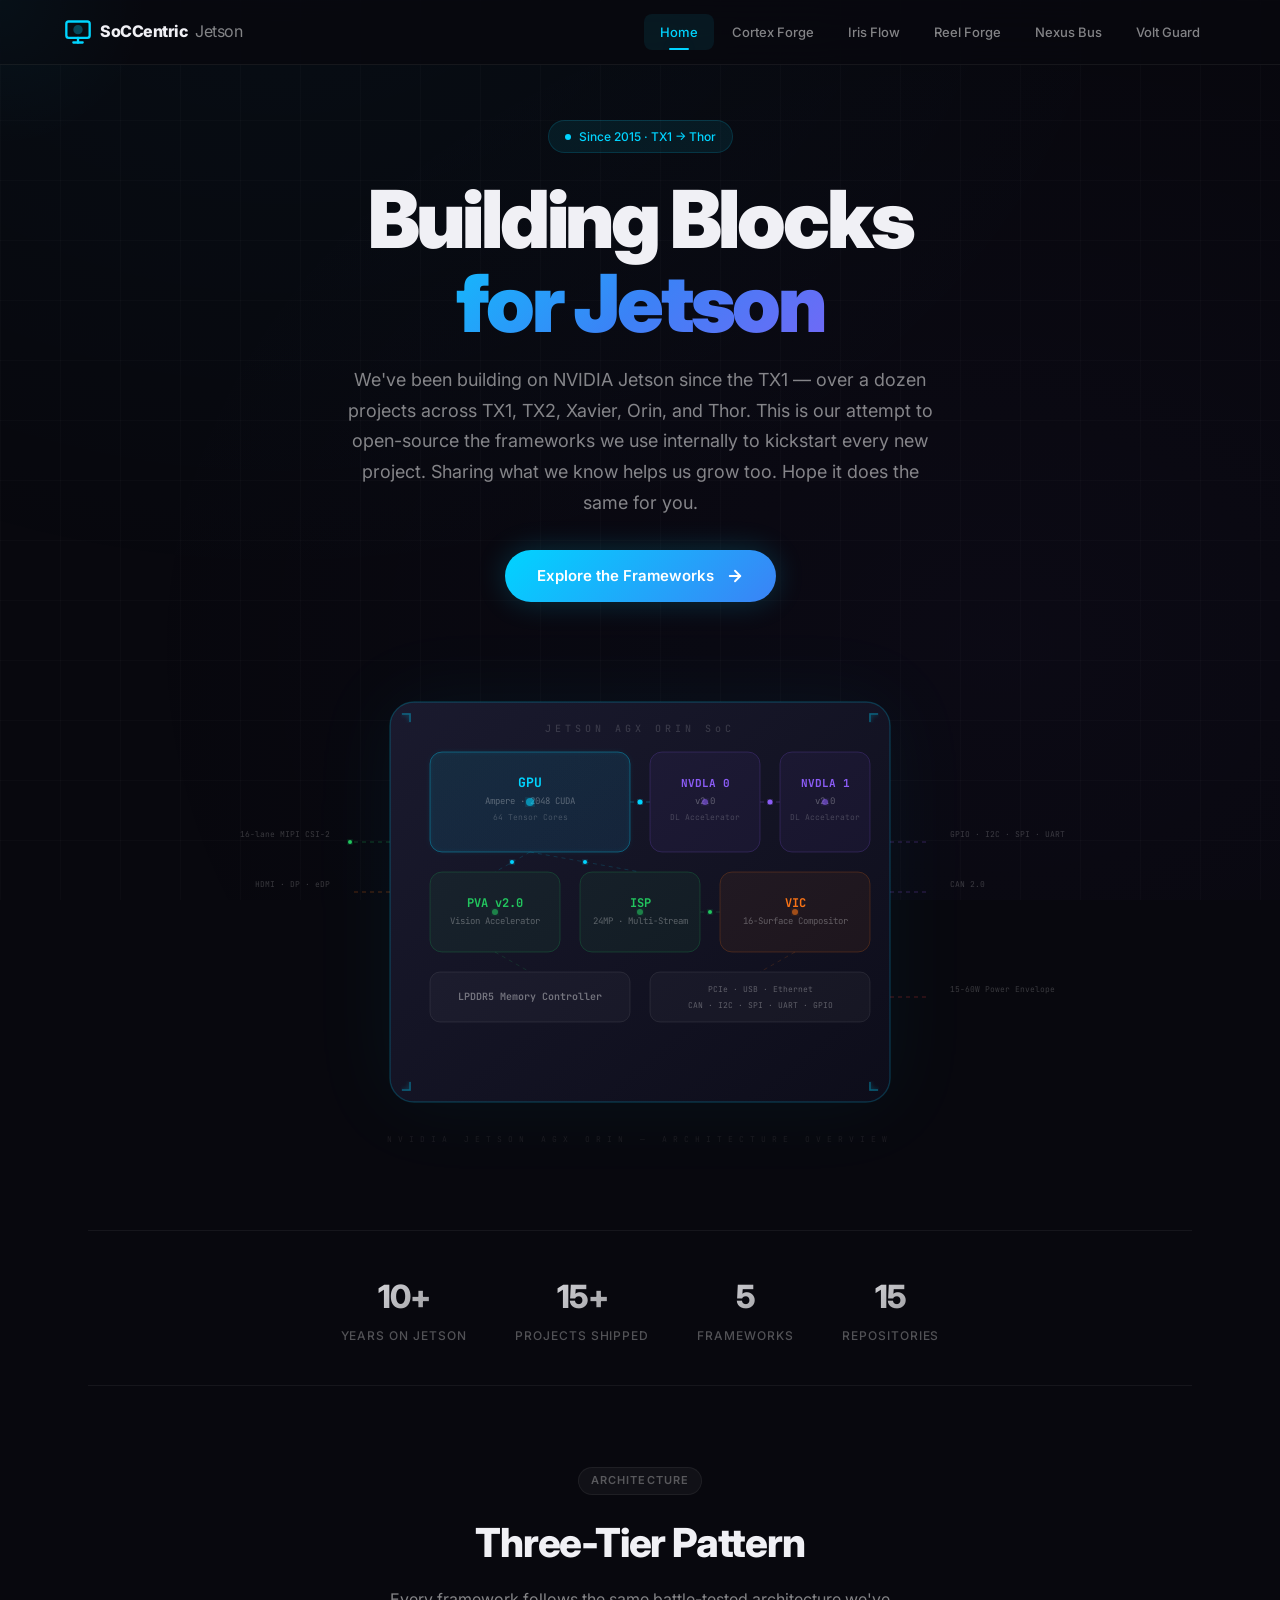
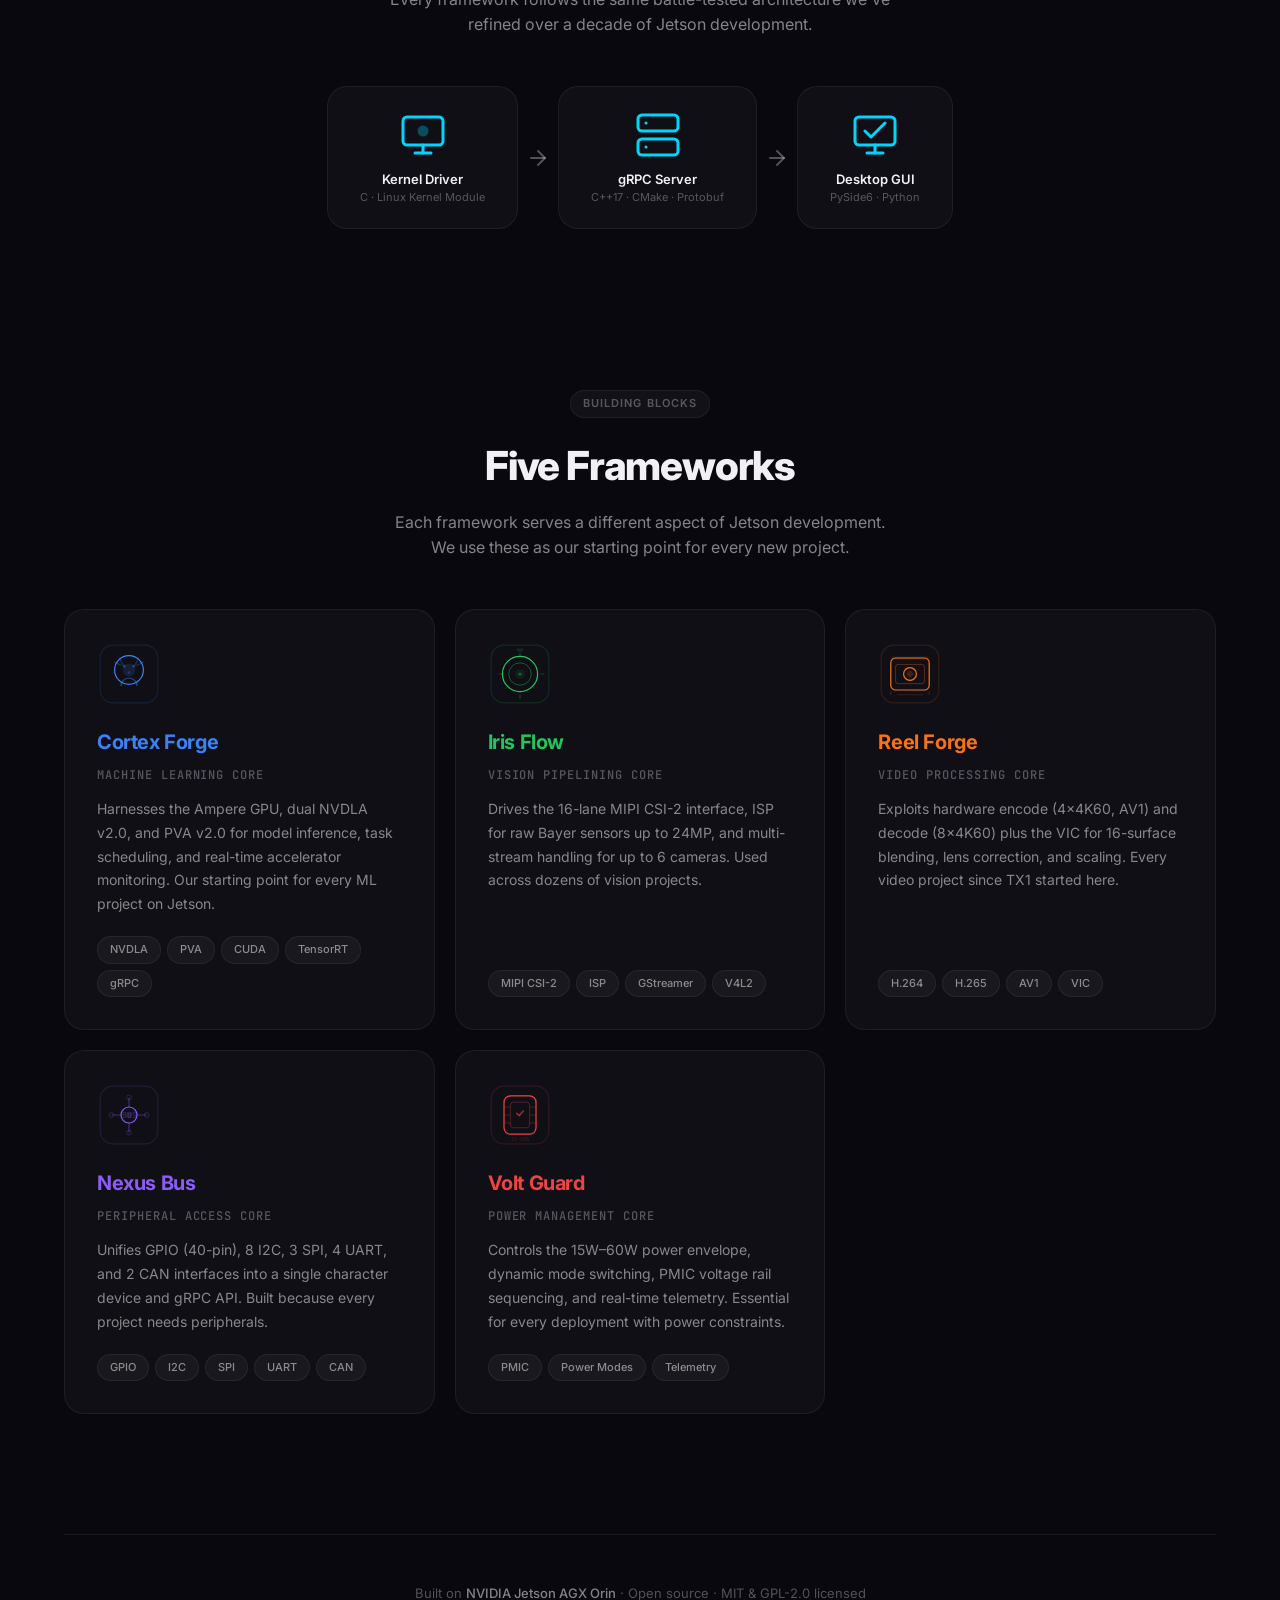
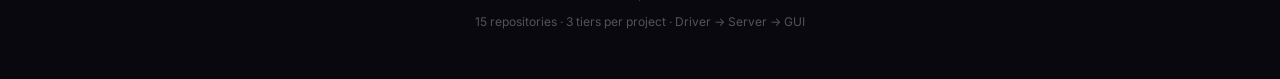
==== commit 4443f59d: "complete ultra-modern redesign: dark theme, animated SoC SVG, custom icons, scroll reveals - Dark cy" ====
--- a/index.html
+++ b/index.html
@@ -5,14 +5,27 @@
   <meta name="viewport" content="width=device-width, initial-scale=1.0">
   <title>SoCCentric Jetson — Building Blocks for Jetson</title>
   <link rel="stylesheet" href="style.css">
-  <link rel="icon" type="image/svg+xml" href="data:image/svg+xml,<svg xmlns='http://www.w3.org/2000/svg' viewBox='0 0 100 100'><text y='.9em' font-size='90'>⚡</text></svg>">
+  <link rel="icon" type="image/svg+xml" href="data:image/svg+xml,<svg xmlns='http://www.w3.org/2000/svg' viewBox='0 0 100 100'><text y='.9em' font-size='90' fill='%2300d4ff'>⚡</text></svg>">
 </head>
 <body>
+
+  <!-- Background Effects -->
+  <div class="bg-grid"></div>
+  <div class="bg-glow"></div>
+  <div class="cursor-glow" id="cursorGlow"></div>
 
   <!-- Navigation -->
   <nav class="nav">
     <div class="nav-inner">
-      <a href="index.html" class="nav-logo">SoCCentric <span>Jetson</span></a>
+      <a href="index.html" class="nav-logo">
+        <svg class="logo-icon" viewBox="0 0 24 24" fill="none" stroke="currentColor" stroke-width="2" stroke-linecap="round" stroke-linejoin="round">
+          <rect x="2" y="3" width="20" height="14" rx="2"/>
+          <line x1="8" y1="21" x2="16" y2="21"/>
+          <line x1="12" y1="17" x2="12" y2="21"/>
+          <circle cx="12" cy="10" r="3" fill="currentColor" opacity="0.3"/>
+        </svg>
+        SoCCentric <span>Jetson</span>
+      </a>
       <ul class="nav-links">
         <li><a href="index.html" class="active">Home</a></li>
         <li><a href="cortex-forge.html">Cortex Forge</a></li>
@@ -27,129 +40,478 @@
   <div class="container">
 
     <!-- Hero -->
-    <div class="hero">
-      <h1>Building Blocks<br><span>for Jetson</span></h1>
-      <p>We've been building on NVIDIA Jetson since the TX1 in 2015 — over a dozen projects across TX1, TX2, Xavier, Orin, and Thor. This is our attempt to open-source some of the frameworks and building blocks we use internally to kickstart every new project. Sharing what we know helps us grow too. Hope it does the same for you.</p>
+    <section class="hero">
+      <div class="hero-content">
+        <div class="hero-badge">
+          <span class="dot"></span>
+          Since 2015 · TX1 → Thor
+        </div>
+        <h1>
+          <span class="block">Building Blocks</span>
+          <span class="block gradient-text">for Jetson</span>
+        </h1>
+        <p>We've been building on NVIDIA Jetson since the TX1 — over a dozen projects across TX1, TX2, Xavier, Orin, and Thor. This is our attempt to open-source the frameworks we use internally to kickstart every new project. Sharing what we know helps us grow too. Hope it does the same for you.</p>
+        <a href="#projects" class="hero-cta">
+          Explore the Frameworks
+          <svg viewBox="0 0 24 24" fill="none" stroke="currentColor" stroke-width="2.5" stroke-linecap="round" stroke-linejoin="round"><path d="M5 12h14"/><polyline points="12 5 19 12 12 19"/></svg>
+        </a>
+      </div>
+
+      <!-- Large Detailed SoC SVG -->
+      <div class="hero-soc">
+        <svg viewBox="0 0 900 520" fill="none" xmlns="http://www.w3.org/2000/svg">
+          <defs>
+            <linearGradient id="dieGrad" x1="0" y1="0" x2="1" y2="1">
+              <stop offset="0%" stop-color="#1a1a2e"/>
+              <stop offset="100%" stop-color="#0d0d1a"/>
+            </linearGradient>
+            <linearGradient id="cyanGrad" x1="0" y1="0" x2="1" y2="1">
+              <stop offset="0%" stop-color="#00d4ff"/>
+              <stop offset="100%" stop-color="#3b82f6"/>
+            </linearGradient>
+            <linearGradient id="purpleGrad" x1="0" y1="0" x2="1" y2="1">
+              <stop offset="0%" stop-color="#8b5cf6"/>
+              <stop offset="100%" stop-color="#6366f1"/>
+            </linearGradient>
+            <linearGradient id="greenGrad" x1="0" y1="0" x2="1" y2="1">
+              <stop offset="0%" stop-color="#22c55e"/>
+              <stop offset="100%" stop-color="#10b981"/>
+            </linearGradient>
+            <linearGradient id="orangeGrad" x1="0" y1="0" x2="1" y2="1">
+              <stop offset="0%" stop-color="#f97316"/>
+              <stop offset="100%" stop-color="#f59e0b"/>
+            </linearGradient>
+            <linearGradient id="redGrad" x1="0" y1="0" x2="1" y2="1">
+              <stop offset="0%" stop-color="#ef4444"/>
+              <stop offset="100%" stop-color="#f43f5e"/>
+            </linearGradient>
+            <filter id="glow">
+              <feGaussianBlur stdDeviation="3" result="blur"/>
+              <feMerge><feMergeNode in="blur"/><feMergeNode in="SourceGraphic"/></feMerge>
+            </filter>
+            <filter id="glowStrong">
+              <feGaussianBlur stdDeviation="6" result="blur"/>
+              <feMerge><feMergeNode in="blur"/><feMergeNode in="SourceGraphic"/></feMerge>
+            </filter>
+            <filter id="glowSoft">
+              <feGaussianBlur stdDeviation="2" result="blur"/>
+              <feMerge><feMergeNode in="blur"/><feMergeNode in="SourceGraphic"/></feMerge>
+            </filter>
+            <style>
+              @keyframes dashMove { to { stroke-dashoffset: -20; } }
+              @keyframes dataFlow { 0% { opacity: 0; } 50% { opacity: 0.8; } 100% { opacity: 0; } }
+              @keyframes nodePulse { 0%, 100% { opacity: 0.4; } 50% { opacity: 1; } }
+              @keyframes corePulse { 0%, 100% { transform: scale(1); opacity: 0.6; } 50% { transform: scale(1.05); opacity: 1; } }
+              .dash-anim { stroke-dasharray: 4 4; animation: dashMove 1s linear infinite; }
+              .data-dot { animation: dataFlow 2s ease-in-out infinite; }
+              .node-pulse { animation: nodePulse 2s ease-in-out infinite; }
+              .core-pulse { animation: corePulse 3s ease-in-out infinite; transform-origin: center; }
+            </style>
+          </defs>
+
+          <!-- SoC Die -->
+          <rect x="200" y="60" width="500" height="400" rx="24" fill="url(#dieGrad)" stroke="rgba(0,212,255,0.15)" stroke-width="1.5"/>
+          <rect x="200" y="60" width="500" height="400" rx="24" fill="none" stroke="rgba(0,212,255,0.05)" stroke-width="0.5"/>
+
+          <!-- Die Label -->
+          <text x="450" y="90" text-anchor="middle" fill="rgba(255,255,255,0.15)" font-size="10" font-family="'JetBrains Mono',monospace" font-weight="500" letter-spacing="4">JETSON AGX ORIN SoC</text>
+
+          <!-- GPU Block -->
+          <rect x="240" y="110" width="200" height="100" rx="12" fill="rgba(0,212,255,0.06)" stroke="rgba(0,212,255,0.2)" stroke-width="1"/>
+          <rect x="240" y="110" width="200" height="100" rx="12" fill="url(#cyanGrad)" opacity="0.04"/>
+          <text x="340" y="145" text-anchor="middle" fill="#00d4ff" font-size="13" font-weight="700" font-family="'JetBrains Mono',monospace">GPU</text>
+          <text x="340" y="162" text-anchor="middle" fill="rgba(255,255,255,0.3)" font-size="9" font-family="'JetBrains Mono',monospace">Ampere · 2048 CUDA</text>
+          <text x="340" y="178" text-anchor="middle" fill="rgba(255,255,255,0.2)" font-size="8" font-family="'JetBrains Mono',monospace">64 Tensor Cores</text>
+          <!-- GPU inner glow -->
+          <rect x="240" y="110" width="200" height="100" rx="12" fill="none" stroke="#00d4ff" stroke-width="0.5" opacity="0.3" filter="url(#glowSoft)"/>
+
+          <!-- NVDLA 0 -->
+          <rect x="460" y="110" width="110" height="100" rx="12" fill="rgba(139,92,246,0.06)" stroke="rgba(139,92,246,0.2)" stroke-width="1"/>
+          <text x="515" y="145" text-anchor="middle" fill="#8b5cf6" font-size="11" font-weight="700" font-family="'JetBrains Mono',monospace">NVDLA 0</text>
+          <text x="515" y="162" text-anchor="middle" fill="rgba(255,255,255,0.3)" font-size="9" font-family="'JetBrains Mono',monospace">v2.0</text>
+          <text x="515" y="178" text-anchor="middle" fill="rgba(255,255,255,0.2)" font-size="8" font-family="'JetBrains Mono',monospace">DL Accelerator</text>
+
+          <!-- NVDLA 1 -->
+          <rect x="590" y="110" width="90" height="100" rx="12" fill="rgba(139,92,246,0.06)" stroke="rgba(139,92,246,0.2)" stroke-width="1"/>
+          <text x="635" y="145" text-anchor="middle" fill="#8b5cf6" font-size="11" font-weight="700" font-family="'JetBrains Mono',monospace">NVDLA 1</text>
+          <text x="635" y="162" text-anchor="middle" fill="rgba(255,255,255,0.3)" font-size="9" font-family="'JetBrains Mono',monospace">v2.0</text>
+          <text x="635" y="178" text-anchor="middle" fill="rgba(255,255,255,0.2)" font-size="8" font-family="'JetBrains Mono',monospace">DL Accelerator</text>
+
+          <!-- PVA -->
+          <rect x="240" y="230" width="130" height="80" rx="12" fill="rgba(34,197,94,0.06)" stroke="rgba(34,197,94,0.2)" stroke-width="1"/>
+          <text x="305" y="265" text-anchor="middle" fill="#22c55e" font-size="12" font-weight="700" font-family="'JetBrains Mono',monospace">PVA v2.0</text>
+          <text x="305" y="282" text-anchor="middle" fill="rgba(255,255,255,0.3)" font-size="9" font-family="'JetBrains Mono',monospace">Vision Accelerator</text>
+
+          <!-- ISP -->
+          <rect x="390" y="230" width="120" height="80" rx="12" fill="rgba(34,197,94,0.06)" stroke="rgba(34,197,94,0.2)" stroke-width="1"/>
+          <text x="450" y="265" text-anchor="middle" fill="#22c55e" font-size="12" font-weight="700" font-family="'JetBrains Mono',monospace">ISP</text>
+          <text x="450" y="282" text-anchor="middle" fill="rgba(255,255,255,0.3)" font-size="9" font-family="'JetBrains Mono',monospace">24MP · Multi-Stream</text>
+
+          <!-- VIC -->
+          <rect x="530" y="230" width="150" height="80" rx="12" fill="rgba(249,115,22,0.06)" stroke="rgba(249,115,22,0.2)" stroke-width="1"/>
+          <text x="605" y="265" text-anchor="middle" fill="#f97316" font-size="12" font-weight="700" font-family="'JetBrains Mono',monospace">VIC</text>
+          <text x="605" y="282" text-anchor="middle" fill="rgba(255,255,255,0.3)" font-size="9" font-family="'JetBrains Mono',monospace">16-Surface Compositor</text>
+
+          <!-- Memory Controller -->
+          <rect x="240" y="330" width="200" height="50" rx="10" fill="rgba(255,255,255,0.03)" stroke="rgba(255,255,255,0.08)" stroke-width="1"/>
+          <text x="340" y="358" text-anchor="middle" fill="rgba(255,255,255,0.4)" font-size="10" font-weight="600" font-family="'JetBrains Mono',monospace">LPDDR5 Memory Controller</text>
+
+          <!-- I/O Cluster -->
+          <rect x="460" y="330" width="220" height="50" rx="10" fill="rgba(255,255,255,0.03)" stroke="rgba(255,255,255,0.08)" stroke-width="1"/>
+          <text x="570" y="350" text-anchor="middle" fill="rgba(255,255,255,0.3)" font-size="8" font-family="'JetBrains Mono',monospace">PCIe · USB · Ethernet</text>
+          <text x="570" y="366" text-anchor="middle" fill="rgba(255,255,255,0.3)" font-size="8" font-family="'JetBrains Mono',monospace">CAN · I2C · SPI · UART · GPIO</text>
+
+          <!-- Data Flow Lines - Animated -->
+          <!-- GPU ↔ NVDLA 0 -->
+          <line x1="440" y1="160" x2="460" y2="160" stroke="rgba(0,212,255,0.2)" stroke-width="1.5" class="dash-anim"/>
+          <!-- NVDLA 0 ↔ NVDLA 1 -->
+          <line x1="570" y1="160" x2="590" y2="160" stroke="rgba(139,92,246,0.2)" stroke-width="1.5" class="dash-anim"/>
+          <!-- GPU ↔ PVA -->
+          <line x1="340" y1="210" x2="305" y2="230" stroke="rgba(0,212,255,0.15)" stroke-width="1" class="dash-anim"/>
+          <!-- GPU ↔ ISP -->
+          <line x1="340" y1="210" x2="450" y2="230" stroke="rgba(0,212,255,0.15)" stroke-width="1" class="dash-anim"/>
+          <!-- ISP ↔ VIC -->
+          <line x1="510" y1="270" x2="530" y2="270" stroke="rgba(34,197,94,0.2)" stroke-width="1" class="dash-anim"/>
+          <!-- PVA ↔ Memory -->
+          <line x1="305" y1="310" x2="340" y2="330" stroke="rgba(34,197,94,0.15)" stroke-width="1" class="dash-anim"/>
+          <!-- VIC ↔ Memory -->
+          <line x1="605" y1="310" x2="570" y2="330" stroke="rgba(249,115,22,0.15)" stroke-width="1" class="dash-anim"/>
+
+          <!-- Animated Data Dots -->
+          <circle cx="450" cy="160" r="2.5" fill="#00d4ff" filter="url(#glow)" class="data-dot" style="animation-delay: 0s"/>
+          <circle cx="580" cy="160" r="2.5" fill="#8b5cf6" filter="url(#glow)" class="data-dot" style="animation-delay: 0.5s"/>
+          <circle cx="322" cy="220" r="2" fill="#00d4ff" filter="url(#glow)" class="data-dot" style="animation-delay: 1s"/>
+          <circle cx="395" cy="220" r="2" fill="#00d4ff" filter="url(#glow)" class="data-dot" style="animation-delay: 1.5s"/>
+          <circle cx="520" cy="270" r="2" fill="#22c55e" filter="url(#glow)" class="data-dot" style="animation-delay: 0.8s"/>
+
+          <!-- Glowing Core Nodes -->
+          <circle cx="340" cy="160" r="4" fill="#00d4ff" opacity="0.6" filter="url(#glowStrong)" class="node-pulse" style="animation-delay: 0s"/>
+          <circle cx="515" cy="160" r="3" fill="#8b5cf6" opacity="0.6" filter="url(#glowStrong)" class="node-pulse" style="animation-delay: 0.3s"/>
+          <circle cx="635" cy="160" r="3" fill="#8b5cf6" opacity="0.6" filter="url(#glowStrong)" class="node-pulse" style="animation-delay: 0.6s"/>
+          <circle cx="305" cy="270" r="3" fill="#22c55e" opacity="0.6" filter="url(#glowStrong)" class="node-pulse" style="animation-delay: 0.9s"/>
+          <circle cx="450" cy="270" r="3" fill="#22c55e" opacity="0.6" filter="url(#glowStrong)" class="node-pulse" style="animation-delay: 1.2s"/>
+          <circle cx="605" cy="270" r="3" fill="#f97316" opacity="0.6" filter="url(#glowStrong)" class="node-pulse" style="animation-delay: 1.5s"/>
+
+          <!-- External Connections -->
+          <!-- MIPI CSI -->
+          <line x1="200" y1="200" x2="160" y2="200" stroke="rgba(34,197,94,0.2)" stroke-width="1.5" class="dash-anim"/>
+          <text x="140" y="195" text-anchor="end" fill="rgba(255,255,255,0.2)" font-size="8" font-family="'JetBrains Mono',monospace">16-lane MIPI CSI-2</text>
+          <circle cx="160" cy="200" r="2" fill="#22c55e" filter="url(#glow)" class="data-dot" style="animation-delay: 0.4s"/>
+
+          <!-- Display -->
+          <line x1="200" y1="250" x2="160" y2="250" stroke="rgba(249,115,22,0.2)" stroke-width="1.5" class="dash-anim"/>
+          <text x="140" y="245" text-anchor="end" fill="rgba(255,255,255,0.2)" font-size="8" font-family="'JetBrains Mono',monospace">HDMI · DP · eDP</text>
+
+          <!-- GPIO/I2C/SPI/UART -->
+          <line x1="700" y1="200" x2="740" y2="200" stroke="rgba(139,92,246,0.2)" stroke-width="1.5" class="dash-anim"/>
+          <text x="760" y="195" text-anchor="start" fill="rgba(255,255,255,0.2)" font-size="8" font-family="'JetBrains Mono',monospace">GPIO · I2C · SPI · UART</text>
+
+          <!-- CAN -->
+          <line x1="700" y1="250" x2="740" y2="250" stroke="rgba(139,92,246,0.2)" stroke-width="1.5" class="dash-anim"/>
+          <text x="760" y="245" text-anchor="start" fill="rgba(255,255,255,0.2)" font-size="8" font-family="'JetBrains Mono',monospace">CAN 2.0</text>
+
+          <!-- Power -->
+          <line x1="700" y1="355" x2="740" y2="355" stroke="rgba(239,68,68,0.2)" stroke-width="1.5" class="dash-anim"/>
+          <text x="760" y="350" text-anchor="start" fill="rgba(255,255,255,0.2)" font-size="8" font-family="'JetBrains Mono',monospace">15-60W Power Envelope</text>
+
+          <!-- Corner decorative elements -->
+          <rect x="200" y="60" width="500" height="400" rx="24" fill="none" stroke="url(#cyanGrad)" stroke-width="0.5" opacity="0.15"/>
+          
+          <!-- Animated corner accents -->
+          <path d="M 212 72 L 220 72 L 220 80" stroke="#00d4ff" stroke-width="1.5" fill="none" opacity="0.4" filter="url(#glowSoft)"/>
+          <path d="M 688 72 L 680 72 L 680 80" stroke="#00d4ff" stroke-width="1.5" fill="none" opacity="0.4" filter="url(#glowSoft)"/>
+          <path d="M 212 448 L 220 448 L 220 440" stroke="#00d4ff" stroke-width="1.5" fill="none" opacity="0.4" filter="url(#glowSoft)"/>
+          <path d="M 688 448 L 680 448 L 680 440" stroke="#00d4ff" stroke-width="1.5" fill="none" opacity="0.4" filter="url(#glowSoft)"/>
+
+          <!-- Title -->
+          <text x="450" y="500" text-anchor="middle" fill="rgba(255,255,255,0.08)" font-size="8" font-family="'JetBrains Mono',monospace" letter-spacing="6">NVIDIA JETSON AGX ORIN — ARCHITECTURE OVERVIEW</text>
+        </svg>
+      </div>
+    </section>
+
+    <!-- Stats Bar -->
+    <div class="stats-bar reveal">
+      <div class="stat-item">
+        <div class="stat-number" data-count="10">10+</div>
+        <div class="stat-label">Years on Jetson</div>
+      </div>
+      <div class="stat-item">
+        <div class="stat-number" data-count="15">15+</div>
+        <div class="stat-label">Projects Shipped</div>
+      </div>
+      <div class="stat-item">
+        <div class="stat-number" data-count="5">5</div>
+        <div class="stat-label">Frameworks</div>
+      </div>
+      <div class="stat-item">
+        <div class="stat-number" data-count="15">15</div>
+        <div class="stat-label">Repositories</div>
+      </div>
     </div>
 
-    <!-- SVG Flow Diagram -->
-    <div class="flow-diagram">
-      <div class="flow-node">
-        <svg viewBox="0 0 24 24" fill="none" stroke="currentColor" stroke-width="1.5" stroke-linecap="round" stroke-linejoin="round">
-          <rect x="2" y="3" width="20" height="14" rx="2" ry="2"/>
-          <line x1="8" y1="21" x2="16" y2="21"/>
-          <line x1="12" y1="17" x2="12" y2="21"/>
-        </svg>
-        <span class="label">Hardware<br><small>Jetson AGX Orin</small></span>
-      </div>
-      <span class="flow-arrow">→</span>
-      <div class="flow-node">
-        <svg viewBox="0 0 24 24" fill="none" stroke="currentColor" stroke-width="1.5" stroke-linecap="round" stroke-linejoin="round">
-          <polyline points="16 18 22 12 16 6"/>
-          <polyline points="8 6 2 12 8 18"/>
-        </svg>
-        <span class="label">Kernel Driver<br><small>C · Linux Module</small></span>
-      </div>
-      <span class="flow-arrow">→</span>
-      <div class="flow-node">
-        <svg viewBox="0 0 24 24" fill="none" stroke="currentColor" stroke-width="1.5" stroke-linecap="round" stroke-linejoin="round">
-          <rect x="2" y="2" width="20" height="8" rx="2" ry="2"/>
-          <rect x="2" y="14" width="20" height="8" rx="2" ry="2"/>
-        </svg>
-        <span class="label">gRPC Server<br><small>C++17 · CMake</small></span>
-      </div>
-      <span class="flow-arrow">→</span>
-      <div class="flow-node">
-        <svg viewBox="0 0 24 24" fill="none" stroke="currentColor" stroke-width="1.5" stroke-linecap="round" stroke-linejoin="round">
-          <rect x="2" y="3" width="20" height="14" rx="2" ry="2"/>
-          <line x1="8" y1="21" x2="16" y2="21"/>
-          <line x1="12" y1="17" x2="12" y2="21"/>
-        </svg>
-        <span class="label">Desktop GUI<br><small>PySide6 · Python</small></span>
-      </div>
-    </div>
+    <!-- Architecture Flow -->
+    <section class="architecture-flow reveal">
+      <div class="section-header">
+        <div class="section-tag">Architecture</div>
+        <h2>Three-Tier Pattern</h2>
+        <p>Every framework follows the same battle-tested architecture we've refined over a decade of Jetson development.</p>
+      </div>
+      <div class="flow-track">
+        <div class="flow-step">
+          <svg class="step-icon" viewBox="0 0 24 24" fill="none" stroke="currentColor" stroke-width="1.5" stroke-linecap="round" stroke-linejoin="round">
+            <rect x="2" y="3" width="20" height="14" rx="2"/><line x1="8" y1="21" x2="16" y2="21"/><line x1="12" y1="17" x2="12" y2="21"/>
+            <circle cx="12" cy="10" r="2" fill="currentColor" opacity="0.3"/>
+          </svg>
+          <span class="step-label">Kernel Driver<small>C · Linux Kernel Module</small></span>
+        </div>
+        <div class="flow-connector">
+          <svg viewBox="0 0 24 24" fill="none" stroke="currentColor" stroke-width="2" stroke-linecap="round" stroke-linejoin="round"><path d="M5 12h14"/><polyline points="12 5 19 12 12 19"/></svg>
+        </div>
+        <div class="flow-step">
+          <svg class="step-icon" viewBox="0 0 24 24" fill="none" stroke="currentColor" stroke-width="1.5" stroke-linecap="round" stroke-linejoin="round">
+            <rect x="2" y="2" width="20" height="8" rx="2"/><rect x="2" y="14" width="20" height="8" rx="2"/><line x1="6" y1="6" x2="6.01" y2="6"/><line x1="6" y1="18" x2="6.01" y2="18"/>
+          </svg>
+          <span class="step-label">gRPC Server<small>C++17 · CMake · Protobuf</small></span>
+        </div>
+        <div class="flow-connector">
+          <svg viewBox="0 0 24 24" fill="none" stroke="currentColor" stroke-width="2" stroke-linecap="round" stroke-linejoin="round"><path d="M5 12h14"/><polyline points="12 5 19 12 12 19"/></svg>
+        </div>
+        <div class="flow-step">
+          <svg class="step-icon" viewBox="0 0 24 24" fill="none" stroke="currentColor" stroke-width="1.5" stroke-linecap="round" stroke-linejoin="round">
+            <rect x="2" y="3" width="20" height="14" rx="2"/><line x1="8" y1="21" x2="16" y2="21"/><line x1="12" y1="17" x2="12" y2="21"/>
+            <path d="M7 10l3 3 7-7"/>
+          </svg>
+          <span class="step-label">Desktop GUI<small>PySide6 · Python</small></span>
+        </div>
+      </div>
+    </section>
 
     <!-- Project Cards -->
-    <div class="projects">
-
-      <a href="cortex-forge.html" class="project-card">
-        <div class="card-header">
-          <div class="color-dot" style="background:hsl(var(--cf))"></div>
-          <h2 style="color:hsl(var(--cf))">Cortex Forge</h2>
-        </div>
-        <p class="summary">Machine Learning Core — harnesses the Ampere GPU (CUDA + Tensor Cores), dual NVDLA v2.0 deep learning accelerators, and PVA v2.0 for model inference, task scheduling, and real-time accelerator monitoring.</p>
-        <div class="tags">
-          <span class="tag">NVDLA</span>
-          <span class="tag">PVA</span>
-          <span class="tag">CUDA</span>
-          <span class="tag">TensorRT</span>
-          <span class="tag">gRPC</span>
-        </div>
-      </a>
-
-      <a href="iris-flow.html" class="project-card">
-        <div class="card-header">
-          <div class="color-dot" style="background:hsl(var(--if))"></div>
-          <h2 style="color:hsl(var(--if))">Iris Flow</h2>
-        </div>
-        <p class="summary">Vision Pipelining Core — drives the 16-lane MIPI CSI-2 camera interface, Image Signal Processor (ISP) for raw Bayer sensors up to 24MP, and multi-stream camera handling with real-time ISP tuning.</p>
-        <div class="tags">
-          <span class="tag">MIPI CSI-2</span>
-          <span class="tag">ISP</span>
-          <span class="tag">GStreamer</span>
-          <span class="tag">V4L2</span>
-        </div>
-      </a>
-
-      <a href="reel-forge.html" class="project-card">
-        <div class="card-header">
-          <div class="color-dot" style="background:hsl(var(--rf))"></div>
-          <h2 style="color:hsl(var(--rf))">Reel Forge</h2>
-        </div>
-        <p class="summary">Video Processing Core — exploits hardware video encode (4×4K60, AV1) and decode (8×4K60) blocks plus the Video Image Compositor (VIC) for 16-surface blending, lens distortion correction, and scaling.</p>
-        <div class="tags">
-          <span class="tag">H.264</span>
-          <span class="tag">H.265</span>
-          <span class="tag">AV1</span>
-          <span class="tag">VIC</span>
-        </div>
-      </a>
-
-      <a href="nexus-bus.html" class="project-card">
-        <div class="card-header">
-          <div class="color-dot" style="background:hsl(var(--nb))"></div>
-          <h2 style="color:hsl(var(--nb))">Nexus Bus</h2>
-        </div>
-        <p class="summary">Peripheral Access Core — unifies GPIO (40-pin header), 8 I2C controllers, 3 SPI controllers, 4 UART ports, and 2 CAN bus interfaces through a single character device and gRPC interface.</p>
-        <div class="tags">
-          <span class="tag">GPIO</span>
-          <span class="tag">I2C</span>
-          <span class="tag">SPI</span>
-          <span class="tag">UART</span>
-          <span class="tag">CAN</span>
-        </div>
-      </a>
-
-      <a href="volt-guard.html" class="project-card">
-        <div class="card-header">
-          <div class="color-dot" style="background:hsl(var(--vg))"></div>
-          <h2 style="color:hsl(var(--vg))">Volt Guard</h2>
-        </div>
-        <p class="summary">Power Management Core — controls the configurable 15W–60W power envelope, dynamic power mode switching, PMIC-level voltage rail sequencing, and real-time telemetry for voltage, current, and temperature.</p>
-        <div class="tags">
-          <span class="tag">PMIC</span>
-          <span class="tag">Power Modes</span>
-          <span class="tag">Telemetry</span>
-        </div>
-      </a>
-
-    </div>
-
+    <section class="projects-grid" id="projects">
+      <div class="section-header reveal">
+        <div class="section-tag">Building Blocks</div>
+        <h2>Five Frameworks</h2>
+        <p>Each framework serves a different aspect of Jetson development. We use these as our starting point for every new project.</p>
+      </div>
+
+      <div class="projects">
+
+        <a href="cortex-forge.html" class="project-card reveal reveal-delay-1" style="--card-accent: var(--cf); --card-glow-color: var(--cf-glow);">
+          <div class="card-glow"></div>
+          <svg class="card-icon" viewBox="0 0 80 80" fill="none">
+            <rect x="4" y="4" width="72" height="72" rx="16" stroke="currentColor" stroke-width="1.5" opacity="0.15"/>
+            <circle cx="40" cy="35" r="18" stroke="currentColor" stroke-width="1.5"/>
+            <circle cx="40" cy="35" r="8" fill="currentColor" opacity="0.15"/>
+            <path d="M30 55c0-5.523 4.477-10 10-10s10 4.477 10 10" stroke="currentColor" stroke-width="1.5" opacity="0.5"/>
+            <path d="M22 25l8 4M58 25l-8 4M28 20l4 8M52 20l-4 8" stroke="currentColor" stroke-width="1.5" opacity="0.3" stroke-linecap="round"/>
+            <circle cx="34" cy="30" r="2" fill="currentColor" opacity="0.4"/>
+            <circle cx="46" cy="30" r="2" fill="currentColor" opacity="0.4"/>
+            <circle cx="40" cy="38" r="1.5" fill="currentColor" opacity="0.3"/>
+          </svg>
+          <div class="card-arrow">
+            <svg viewBox="0 0 24 24" fill="none" stroke="currentColor" stroke-width="2" stroke-linecap="round" stroke-linejoin="round"><path d="M5 12h14"/><polyline points="12 5 19 12 12 19"/></svg>
+          </div>
+          <h2>Cortex Forge</h2>
+          <div class="card-subtitle">Machine Learning Core</div>
+          <p class="summary">Harnesses the Ampere GPU, dual NVDLA v2.0, and PVA v2.0 for model inference, task scheduling, and real-time accelerator monitoring. Our starting point for every ML project on Jetson.</p>
+          <div class="tags">
+            <span class="tag">NVDLA</span>
+            <span class="tag">PVA</span>
+            <span class="tag">CUDA</span>
+            <span class="tag">TensorRT</span>
+            <span class="tag">gRPC</span>
+          </div>
+        </a>
+
+        <a href="iris-flow.html" class="project-card reveal reveal-delay-2" style="--card-accent: var(--if); --card-glow-color: var(--if-glow);">
+          <div class="card-glow"></div>
+          <svg class="card-icon" viewBox="0 0 80 80" fill="none">
+            <rect x="4" y="4" width="72" height="72" rx="16" stroke="currentColor" stroke-width="1.5" opacity="0.15"/>
+            <circle cx="40" cy="40" r="22" stroke="currentColor" stroke-width="1.5"/>
+            <circle cx="40" cy="40" r="14" stroke="currentColor" stroke-width="1" opacity="0.5"/>
+            <circle cx="40" cy="40" r="6" fill="currentColor" opacity="0.1"/>
+            <circle cx="40" cy="40" r="2" fill="currentColor" opacity="0.4"/>
+            <path d="M40 18v-4M40 66v4M18 40h-4M66 40h4" stroke="currentColor" stroke-width="1.5" opacity="0.3" stroke-linecap="round"/>
+            <path d="M25 25l-3-3M55 55l3 3M55 25l3-3M25 55l-3 3" stroke="currentColor" stroke-width="1" opacity="0.2" stroke-linecap="round"/>
+            <rect x="36" y="8" width="8" height="4" rx="1" fill="currentColor" opacity="0.15"/>
+          </svg>
+          <div class="card-arrow">
+            <svg viewBox="0 0 24 24" fill="none" stroke="currentColor" stroke-width="2" stroke-linecap="round" stroke-linejoin="round"><path d="M5 12h14"/><polyline points="12 5 19 12 12 19"/></svg>
+          </div>
+          <h2>Iris Flow</h2>
+          <div class="card-subtitle">Vision Pipelining Core</div>
+          <p class="summary">Drives the 16-lane MIPI CSI-2 interface, ISP for raw Bayer sensors up to 24MP, and multi-stream handling for up to 6 cameras. Used across dozens of vision projects.</p>
+          <div class="tags">
+            <span class="tag">MIPI CSI-2</span>
+            <span class="tag">ISP</span>
+            <span class="tag">GStreamer</span>
+            <span class="tag">V4L2</span>
+          </div>
+        </a>
+
+        <a href="reel-forge.html" class="project-card reveal reveal-delay-3" style="--card-accent: var(--rf); --card-glow-color: var(--rf-glow);">
+          <div class="card-glow"></div>
+          <svg class="card-icon" viewBox="0 0 80 80" fill="none">
+            <rect x="4" y="4" width="72" height="72" rx="16" stroke="currentColor" stroke-width="1.5" opacity="0.15"/>
+            <rect x="16" y="20" width="48" height="40" rx="6" stroke="currentColor" stroke-width="1.5"/>
+            <rect x="22" y="28" width="36" height="24" rx="3" stroke="currentColor" stroke-width="1" opacity="0.4"/>
+            <circle cx="40" cy="40" r="8" stroke="currentColor" stroke-width="1.5"/>
+            <polygon points="40,35 45,40 40,45 35,40" fill="currentColor" opacity="0.2"/>
+            <rect x="16" y="18" width="48" height="4" rx="2" fill="currentColor" opacity="0.1"/>
+            <line x1="16" y1="62" x2="16" y2="66" stroke="currentColor" stroke-width="1" opacity="0.3"/>
+            <line x1="64" y1="62" x2="64" y2="66" stroke="currentColor" stroke-width="1" opacity="0.3"/>
+            <line x1="24" y1="66" x2="56" y2="66" stroke="currentColor" stroke-width="1" opacity="0.2"/>
+          </svg>
+          <div class="card-arrow">
+            <svg viewBox="0 0 24 24" fill="none" stroke="currentColor" stroke-width="2" stroke-linecap="round" stroke-linejoin="round"><path d="M5 12h14"/><polyline points="12 5 19 12 12 19"/></svg>
+          </div>
+          <h2>Reel Forge</h2>
+          <div class="card-subtitle">Video Processing Core</div>
+          <p class="summary">Exploits hardware encode (4×4K60, AV1) and decode (8×4K60) plus the VIC for 16-surface blending, lens correction, and scaling. Every video project since TX1 started here.</p>
+          <div class="tags">
+            <span class="tag">H.264</span>
+            <span class="tag">H.265</span>
+            <span class="tag">AV1</span>
+            <span class="tag">VIC</span>
+          </div>
+        </a>
+
+        <a href="nexus-bus.html" class="project-card reveal reveal-delay-4" style="--card-accent: var(--nb); --card-glow-color: var(--nb-glow);">
+          <div class="card-glow"></div>
+          <svg class="card-icon" viewBox="0 0 80 80" fill="none">
+            <rect x="4" y="4" width="72" height="72" rx="16" stroke="currentColor" stroke-width="1.5" opacity="0.15"/>
+            <circle cx="40" cy="40" r="10" stroke="currentColor" stroke-width="1.5"/>
+            <circle cx="40" cy="40" r="4" fill="currentColor" opacity="0.15"/>
+            <line x1="40" y1="30" x2="40" y2="18" stroke="currentColor" stroke-width="1.5" opacity="0.4"/>
+            <line x1="40" y1="50" x2="40" y2="62" stroke="currentColor" stroke-width="1.5" opacity="0.4"/>
+            <line x1="30" y1="40" x2="18" y2="40" stroke="currentColor" stroke-width="1.5" opacity="0.4"/>
+            <line x1="50" y1="40" x2="62" y2="40" stroke="currentColor" stroke-width="1.5" opacity="0.4"/>
+            <circle cx="40" cy="18" r="3" stroke="currentColor" stroke-width="1" opacity="0.3"/>
+            <circle cx="40" cy="62" r="3" stroke="currentColor" stroke-width="1" opacity="0.3"/>
+            <circle cx="18" cy="40" r="3" stroke="currentColor" stroke-width="1" opacity="0.3"/>
+            <circle cx="62" cy="40" r="3" stroke="currentColor" stroke-width="1" opacity="0.3"/>
+            <text x="40" y="44" text-anchor="middle" fill="currentColor" font-size="10" font-weight="700" opacity="0.3" font-family="'JetBrains Mono',monospace">BUS</text>
+          </svg>
+          <div class="card-arrow">
+            <svg viewBox="0 0 24 24" fill="none" stroke="currentColor" stroke-width="2" stroke-linecap="round" stroke-linejoin="round"><path d="M5 12h14"/><polyline points="12 5 19 12 12 19"/></svg>
+          </div>
+          <h2>Nexus Bus</h2>
+          <div class="card-subtitle">Peripheral Access Core</div>
+          <p class="summary">Unifies GPIO (40-pin), 8 I2C, 3 SPI, 4 UART, and 2 CAN interfaces into a single character device and gRPC API. Built because every project needs peripherals.</p>
+          <div class="tags">
+            <span class="tag">GPIO</span>
+            <span class="tag">I2C</span>
+            <span class="tag">SPI</span>
+            <span class="tag">UART</span>
+            <span class="tag">CAN</span>
+          </div>
+        </a>
+
+        <a href="volt-guard.html" class="project-card reveal reveal-delay-5" style="--card-accent: var(--vg); --card-glow-color: var(--vg-glow);">
+          <div class="card-glow"></div>
+          <svg class="card-icon" viewBox="0 0 80 80" fill="none">
+            <rect x="4" y="4" width="72" height="72" rx="16" stroke="currentColor" stroke-width="1.5" opacity="0.15"/>
+            <rect x="20" y="16" width="40" height="48" rx="8" stroke="currentColor" stroke-width="1.5"/>
+            <rect x="28" y="24" width="24" height="32" rx="4" stroke="currentColor" stroke-width="1" opacity="0.4"/>
+            <path d="M36 38l3 3 5-6" stroke="currentColor" stroke-width="2" stroke-linecap="round" stroke-linejoin="round" opacity="0.6"/>
+            <line x1="28" y1="30" x2="20" y2="30" stroke="currentColor" stroke-width="1" opacity="0.3"/>
+            <line x1="28" y1="40" x2="20" y2="40" stroke="currentColor" stroke-width="1" opacity="0.3"/>
+            <line x1="28" y1="50" x2="20" y2="50" stroke="currentColor" stroke-width="1" opacity="0.3"/>
+            <line x1="52" y1="30" x2="60" y2="30" stroke="currentColor" stroke-width="1" opacity="0.3"/>
+            <line x1="52" y1="40" x2="60" y2="40" stroke="currentColor" stroke-width="1" opacity="0.3"/>
+            <line x1="52" y1="50" x2="60" y2="50" stroke="currentColor" stroke-width="1" opacity="0.3"/>
+            <text x="40" y="72" text-anchor="middle" fill="currentColor" font-size="7" opacity="0.2" font-family="'JetBrains Mono',monospace">15-60W</text>
+          </svg>
+          <div class="card-arrow">
+            <svg viewBox="0 0 24 24" fill="none" stroke="currentColor" stroke-width="2" stroke-linecap="round" stroke-linejoin="round"><path d="M5 12h14"/><polyline points="12 5 19 12 12 19"/></svg>
+          </div>
+          <h2>Volt Guard</h2>
+          <div class="card-subtitle">Power Management Core</div>
+          <p class="summary">Controls the 15W–60W power envelope, dynamic mode switching, PMIC voltage rail sequencing, and real-time telemetry. Essential for every deployment with power constraints.</p>
+          <div class="tags">
+            <span class="tag">PMIC</span>
+            <span class="tag">Power Modes</span>
+            <span class="tag">Telemetry</span>
+          </div>
+        </a>
+
+      </div>
+    </section>
+
+    <!-- Footer -->
     <div class="footer">
       <p>Built on <a href="https://www.nvidia.com/en-us/autonomous-machines/embedded-systems/jetson-orin/">NVIDIA Jetson AGX Orin</a> · Open source · MIT &amp; GPL-2.0 licensed</p>
-      <p style="margin-top:6px;font-size:12px;color:hsl(var(--muted-foreground));">15 repositories · 3 tiers per project · Driver → Server → GUI</p>
+      <p style="margin-top:8px;font-size:12px;">15 repositories · 3 tiers per project · Driver → Server → GUI</p>
     </div>
 
   </div>
+
+  <script>
+    // ── Cursor Glow ──────────────────────────────────────────────────────
+    const cursor = document.getElementById('cursorGlow');
+    document.addEventListener('mousemove', (e) => {
+      cursor.style.left = e.clientX + 'px';
+      cursor.style.top = e.clientY + 'px';
+    });
+
+    // ── Scroll Reveal ────────────────────────────────────────────────────
+    const revealElements = document.querySelectorAll('.reveal');
+    const observer = new IntersectionObserver((entries) => {
+      entries.forEach(entry => {
+        if (entry.isIntersecting) {
+          entry.target.classList.add('visible');
+        }
+      });
+    }, { threshold: 0.1, rootMargin: '0px 0px -50px 0px' });
+
+    revealElements.forEach(el => observer.observe(el));
+
+    // ── Card Mouse Glow ─────────────────────────────────────────────────
+    document.querySelectorAll('.project-card').forEach(card => {
+      card.addEventListener('mousemove', (e) => {
+        const rect = card.getBoundingClientRect();
+        const x = ((e.clientX - rect.left) / rect.width) * 100;
+        const y = ((e.clientY - rect.top) / rect.height) * 100;
+        card.style.setProperty('--mouse-x', x + '%');
+        card.style.setProperty('--mouse-y', y + '%');
+      });
+    });
+
+    // ── Animated Counter ────────────────────────────────────────────────
+    function animateCounters() {
+      document.querySelectorAll('.stat-number').forEach(el => {
+        const text = el.textContent;
+        const num = parseInt(text);
+        if (isNaN(num)) return;
+        const suffix = text.replace(num, '');
+        el.textContent = '0' + suffix;
+        const target = num;
+        let current = 0;
+        const increment = Math.ceil(target / 30);
+        const timer = setInterval(() => {
+          current += increment;
+          if (current >= target) {
+            current = target;
+            clearInterval(timer);
+          }
+          el.textContent = current + suffix;
+        }, 40);
+      });
+    }
+
+    // Trigger counter animation when stats come into view
+    const statsObserver = new IntersectionObserver((entries) => {
+      entries.forEach(entry => {
+        if (entry.isIntersecting) {
+          animateCounters();
+          statsObserver.unobserve(entry.target);
+        }
+      });
+    }, { threshold: 0.5 });
+
+    const statsBar = document.querySelector('.stats-bar');
+    if (statsBar) statsObserver.observe(statsBar);
+  </script>
+
 </body>
 </html>
--- a/style.css
+++ b/style.css
@@ -1,117 +1,158 @@
 /* ═══════════════════════════════════════════════════════════════════════════
-   Jetson AGX Orin Capability Showcase — shadcn/ui Design System
+   SoCCentric Jetson — Ultra-Modern Design System
    ═══════════════════════════════════════════════════════════════════════════ */
 
-@import url('https://fonts.googleapis.com/css2?family=Inter:wght@300;400;500;600;700;800&display=swap');
+@import url('https://fonts.googleapis.com/css2?family=Inter:wght@300;400;500;600;700;800;900&family=JetBrains+Mono:wght@400;500;600&display=swap');
 
 :root {
-  /* ── shadcn/ui HSL Color Tokens ─────────────────────────────────────── */
-  --background: 0 0% 100%;
-  --foreground: 222.2 84% 4.9%;
-  --card: 0 0% 100%;
-  --card-foreground: 222.2 84% 4.9%;
-  --popover: 0 0% 100%;
-  --popover-foreground: 222.2 84% 4.9%;
-  --primary: 222.2 47.4% 11.2%;
-  --primary-foreground: 210 40% 98%;
-  --secondary: 210 40% 96.1%;
-  --secondary-foreground: 222.2 47.4% 11.2%;
-  --muted: 210 40% 96.1%;
-  --muted-foreground: 215.4 16.3% 46.9%;
-  --accent: 210 40% 96.1%;
-  --accent-foreground: 222.2 47.4% 11.2%;
-  --destructive: 0 84.2% 60.2%;
-  --destructive-foreground: 210 40% 98%;
-  --border: 214.3 31.8% 91.4%;
-  --input: 214.3 31.8% 91.4%;
-  --ring: 222.2 84% 4.9%;
-  --radius: 0.5rem;
-
-  /* ── Project Accent Colors (HSL) ────────────────────────────────────── */
-  --cf: 217.2 91.2% 59.8%;       /* Blue */
-  --cf-bg: 214.3 100% 97.1%;
-  --if: 142.1 76.2% 36.3%;      /* Green */
-  --if-bg: 138.5 76.5% 96.7%;
-  --rf: 24.6 95% 53.1%;         /* Orange */
-  --rf-bg: 33.3 100% 96.5%;
-  --nb: 271.5 81.3% 55.9%;      /* Purple */
-  --nb-bg: 270 100% 98%;
-  --vg: 0 72.2% 50.6%;          /* Red */
-  --vg-bg: 0 100% 97.1%;
-
-  /* ── Typography ──────────────────────────────────────────────────────── */
-  --font-sans: 'Inter', -apple-system, BlinkMacSystemFont, 'Segoe UI', Roboto, sans-serif;
-  --font-mono: 'JetBrains Mono', 'SF Mono', 'Fira Code', 'Cascadia Code', monospace;
-
-  /* ── Shadows ─────────────────────────────────────────────────────────── */
-  --shadow-sm: 0 1px 2px 0 rgb(0 0 0 / 0.05);
-  --shadow: 0 1px 3px 0 rgb(0 0 0 / 0.1), 0 1px 2px -1px rgb(0 0 0 / 0.1);
-  --shadow-md: 0 4px 6px -1px rgb(0 0 0 / 0.1), 0 2px 4px -2px rgb(0 0 0 / 0.1);
-  --shadow-lg: 0 10px 15px -3px rgb(0 0 0 / 0.1), 0 4px 6px -4px rgb(0 0 0 / 0.1);
-}
-
-/* ── Reset ─────────────────────────────────────────────────────────────── */
-*, *::before, *::after {
-  margin: 0;
-  padding: 0;
-  box-sizing: border-box;
-}
-
-/* ── Base ──────────────────────────────────────────────────────────────── */
+  --bg-primary: #08080e;
+  --bg-secondary: #0d0d1a;
+  --bg-card: rgba(255, 255, 255, 0.03);
+  --bg-card-hover: rgba(255, 255, 255, 0.06);
+  --border-subtle: rgba(255, 255, 255, 0.06);
+  --border-glow: rgba(0, 212, 255, 0.15);
+  --text-primary: #f0f0f5;
+  --text-secondary: rgba(255, 255, 255, 0.5);
+  --text-tertiary: rgba(255, 255, 255, 0.3);
+  --accent-cyan: #00d4ff;
+  --accent-blue: #3b82f6;
+  --accent-purple: #8b5cf6;
+  --accent-pink: #ec4899;
+  --accent-orange: #f97316;
+  --accent-green: #22c55e;
+  --accent-red: #ef4444;
+  --glow-cyan: 0 0 20px rgba(0, 212, 255, 0.15), 0 0 60px rgba(0, 212, 255, 0.05);
+  --glow-blue: 0 0 20px rgba(59, 130, 246, 0.15), 0 0 60px rgba(59, 130, 246, 0.05);
+  --radius-sm: 8px;
+  --radius-md: 12px;
+  --radius-lg: 20px;
+  --radius-xl: 28px;
+  --font-sans: 'Inter', -apple-system, BlinkMacSystemFont, 'Segoe UI', sans-serif;
+  --font-mono: 'JetBrains Mono', 'SF Mono', 'Fira Code', monospace;
+  
+  /* Project accent colors */
+  --cf: #3b82f6;
+  --cf-glow: rgba(59, 130, 246, 0.3);
+  --if: #22c55e;
+  --if-glow: rgba(34, 197, 94, 0.3);
+  --rf: #f97316;
+  --rf-glow: rgba(249, 115, 22, 0.3);
+  --nb: #8b5cf6;
+  --nb-glow: rgba(139, 92, 246, 0.3);
+  --vg: #ef4444;
+  --vg-glow: rgba(239, 68, 68, 0.3);
+}
+
+* { margin: 0; padding: 0; box-sizing: border-box; }
+
 html {
   scroll-behavior: smooth;
-  -webkit-text-size-adjust: 100%;
+  overflow-x: hidden;
 }
 
 body {
   font-family: var(--font-sans);
-  background: hsl(var(--background));
-  color: hsl(var(--foreground));
+  background: var(--bg-primary);
+  color: var(--text-primary);
   line-height: 1.6;
   -webkit-font-smoothing: antialiased;
-  -moz-osx-font-smoothing: grayscale;
-  font-feature-settings: "cv02", "cv03", "cv04", "cv11";
-}
-
+  overflow-x: hidden;
+  cursor: default;
+}
+
+/* ── Animated Background ───────────────────────────────────────────────── */
+.bg-grid {
+  position: fixed;
+  top: 0; left: 0;
+  width: 100%; height: 100%;
+  background-image:
+    linear-gradient(rgba(255,255,255,0.02) 1px, transparent 1px),
+    linear-gradient(90deg, rgba(255,255,255,0.02) 1px, transparent 1px);
+  background-size: 60px 60px;
+  z-index: 0;
+  pointer-events: none;
+}
+
+.bg-glow {
+  position: fixed;
+  top: -40%; left: -20%;
+  width: 140%; height: 140%;
+  background: radial-gradient(ellipse at 30% 20%, rgba(0, 212, 255, 0.03) 0%, transparent 50%),
+              radial-gradient(ellipse at 70% 80%, rgba(139, 92, 246, 0.03) 0%, transparent 50%);
+  z-index: 0;
+  pointer-events: none;
+  animation: bgPulse 8s ease-in-out infinite alternate;
+}
+
+@keyframes bgPulse {
+  0% { opacity: 0.5; transform: scale(1); }
+  100% { opacity: 1; transform: scale(1.05); }
+}
+
+/* ── Custom Cursor ─────────────────────────────────────────────────────── */
+.cursor-glow {
+  position: fixed;
+  width: 300px;
+  height: 300px;
+  border-radius: 50%;
+  background: radial-gradient(circle, rgba(0, 212, 255, 0.04) 0%, transparent 70%);
+  pointer-events: none;
+  z-index: 9999;
+  transform: translate(-50%, -50%);
+  transition: opacity 0.3s;
+  mix-blend-mode: screen;
+}
+
+/* ── Container ──────────────────────────────────────────────────────────── */
 .container {
-  max-width: 1100px;
+  position: relative;
+  z-index: 1;
+  max-width: 1200px;
   margin: 0 auto;
   padding: 0 24px;
 }
 
 /* ── Navigation ────────────────────────────────────────────────────────── */
 .nav {
-  background: hsl(var(--background));
-  border-bottom: 1px solid hsl(var(--border));
-  position: sticky;
-  top: 0;
+  position: fixed;
+  top: 0; left: 0; right: 0;
   z-index: 100;
-  backdrop-filter: blur(12px);
-  -webkit-backdrop-filter: blur(12px);
-  background: hsl(var(--background) / 0.85);
+  background: rgba(8, 8, 14, 0.8);
+  backdrop-filter: blur(20px);
+  -webkit-backdrop-filter: blur(20px);
+  border-bottom: 1px solid var(--border-subtle);
 }
 
 .nav-inner {
-  max-width: 1100px;
+  max-width: 1200px;
   margin: 0 auto;
   display: flex;
   align-items: center;
-  height: 56px;
+  height: 64px;
   padding: 0 24px;
-  gap: 32px;
+  gap: 40px;
 }
 
 .nav-logo {
-  font-weight: 700;
-  font-size: 15px;
-  color: hsl(var(--foreground));
+  font-weight: 800;
+  font-size: 16px;
+  color: var(--text-primary);
   text-decoration: none;
   white-space: nowrap;
-  letter-spacing: -0.02em;
+  letter-spacing: -0.03em;
+  display: flex;
+  align-items: center;
+  gap: 8px;
+}
+
+.nav-logo .logo-icon {
+  width: 28px;
+  height: 28px;
+  color: var(--accent-cyan);
 }
 
 .nav-logo span {
-  color: hsl(var(--muted-foreground));
+  color: var(--text-secondary);
   font-weight: 400;
 }
 
@@ -120,129 +161,538 @@
   gap: 2px;
   list-style: none;
   overflow-x: auto;
+  margin-left: auto;
 }
 
 .nav-links a {
   display: block;
-  padding: 6px 12px;
-  border-radius: calc(var(--radius) - 2px);
+  padding: 8px 16px;
+  border-radius: var(--radius-sm);
   font-size: 13px;
   font-weight: 500;
-  color: hsl(var(--muted-foreground));
+  color: var(--text-secondary);
   text-decoration: none;
-  transition: all 0.15s ease;
+  transition: all 0.2s ease;
   white-space: nowrap;
+  position: relative;
 }
 
 .nav-links a:hover {
-  background: hsl(var(--accent));
-  color: hsl(var(--accent-foreground));
+  color: var(--text-primary);
+  background: rgba(255,255,255,0.05);
 }
 
 .nav-links a.active {
-  background: hsl(var(--primary));
-  color: hsl(var(--primary-foreground));
+  color: var(--accent-cyan);
+  background: rgba(0, 212, 255, 0.08);
+}
+
+.nav-links a.active::after {
+  content: '';
+  position: absolute;
+  bottom: 0;
+  left: 50%;
+  transform: translateX(-50%);
+  width: 20px;
+  height: 2px;
+  background: var(--accent-cyan);
+  border-radius: 1px;
+  box-shadow: var(--glow-cyan);
 }
 
 /* ── Hero ──────────────────────────────────────────────────────────────── */
 .hero {
+  position: relative;
+  min-height: 100vh;
+  display: flex;
+  flex-direction: column;
+  align-items: center;
+  justify-content: center;
+  padding: 120px 0 60px;
+  overflow: hidden;
+}
+
+.hero-content {
   text-align: center;
-  padding: 96px 0 48px;
+  max-width: 800px;
+  margin: 0 auto;
+  position: relative;
+  z-index: 2;
+}
+
+.hero-badge {
+  display: inline-flex;
+  align-items: center;
+  gap: 8px;
+  padding: 6px 16px;
+  border-radius: 100px;
+  background: rgba(0, 212, 255, 0.08);
+  border: 1px solid rgba(0, 212, 255, 0.15);
+  font-size: 12px;
+  font-weight: 500;
+  color: var(--accent-cyan);
+  margin-bottom: 24px;
+  animation: fadeInDown 0.6s ease both;
+}
+
+.hero-badge .dot {
+  width: 6px;
+  height: 6px;
+  border-radius: 50%;
+  background: var(--accent-cyan);
+  animation: pulse 2s ease-in-out infinite;
+}
+
+@keyframes pulse {
+  0%, 100% { opacity: 1; transform: scale(1); }
+  50% { opacity: 0.5; transform: scale(0.8); }
 }
 
 .hero h1 {
-  font-size: 48px;
+  font-size: clamp(40px, 8vw, 80px);
+  font-weight: 900;
+  letter-spacing: -0.04em;
+  line-height: 1.05;
+  margin-bottom: 20px;
+  animation: fadeInUp 0.8s ease 0.1s both;
+}
+
+.hero h1 .gradient-text {
+  background: linear-gradient(135deg, var(--accent-cyan), var(--accent-blue), var(--accent-purple));
+  -webkit-background-clip: text;
+  -webkit-text-fill-color: transparent;
+  background-clip: text;
+}
+
+.hero h1 .block {
+  display: block;
+}
+
+.hero p {
+  color: var(--text-secondary);
+  font-size: clamp(15px, 2vw, 18px);
+  max-width: 600px;
+  margin: 0 auto 32px;
+  line-height: 1.7;
+  animation: fadeInUp 0.8s ease 0.2s both;
+}
+
+.hero-cta {
+  display: inline-flex;
+  align-items: center;
+  gap: 12px;
+  padding: 14px 32px;
+  border-radius: 100px;
+  background: linear-gradient(135deg, var(--accent-cyan), var(--accent-blue));
+  color: #fff;
+  font-size: 15px;
+  font-weight: 600;
+  text-decoration: none;
+  transition: all 0.3s ease;
+  box-shadow: 0 0 30px rgba(0, 212, 255, 0.2);
+  animation: fadeInUp 0.8s ease 0.3s both;
+}
+
+.hero-cta:hover {
+  transform: translateY(-2px);
+  box-shadow: 0 0 40px rgba(0, 212, 255, 0.3);
+}
+
+.hero-cta svg {
+  width: 18px;
+  height: 18px;
+  transition: transform 0.2s ease;
+}
+
+.hero-cta:hover svg {
+  transform: translateX(4px);
+}
+
+/* ── Hero SoC SVG ─────────────────────────────────────────────────────── */
+.hero-soc {
+  position: relative;
+  width: 100%;
+  max-width: 900px;
+  margin: 40px auto 0;
+  animation: fadeInUp 1s ease 0.4s both;
+}
+
+.hero-soc svg {
+  width: 100%;
+  height: auto;
+  filter: drop-shadow(0 0 40px rgba(0, 212, 255, 0.05));
+}
+
+/* ── Stats Bar ──────────────────────────────────────────────────────────── */
+.stats-bar {
+  display: flex;
+  justify-content: center;
+  gap: 48px;
+  padding: 40px 0;
+  border-top: 1px solid var(--border-subtle);
+  border-bottom: 1px solid var(--border-subtle);
+  margin: 0 24px;
+  flex-wrap: wrap;
+}
+
+.stat-item {
+  text-align: center;
+}
+
+.stat-number {
+  font-size: 32px;
   font-weight: 800;
   letter-spacing: -0.03em;
-  line-height: 1.1;
+  background: linear-gradient(135deg, var(--text-primary), var(--text-secondary));
+  -webkit-background-clip: text;
+  -webkit-text-fill-color: transparent;
+  background-clip: text;
+}
+
+.stat-label {
+  font-size: 12px;
+  color: var(--text-tertiary);
+  font-weight: 500;
+  text-transform: uppercase;
+  letter-spacing: 0.08em;
+  margin-top: 4px;
+}
+
+/* ── Section ───────────────────────────────────────────────────────────── */
+.section-header {
+  text-align: center;
+  margin-bottom: 48px;
+}
+
+.section-header h2 {
+  font-size: clamp(28px, 4vw, 40px);
+  font-weight: 800;
+  letter-spacing: -0.03em;
+  margin-bottom: 12px;
+}
+
+.section-header p {
+  color: var(--text-secondary);
+  font-size: 16px;
+  max-width: 500px;
+  margin: 0 auto;
+}
+
+.section-tag {
+  display: inline-flex;
+  align-items: center;
+  gap: 6px;
+  padding: 4px 12px;
+  border-radius: 100px;
+  background: rgba(255,255,255,0.04);
+  border: 1px solid var(--border-subtle);
+  font-size: 11px;
+  font-weight: 600;
+  color: var(--text-tertiary);
+  text-transform: uppercase;
+  letter-spacing: 0.1em;
+  margin-bottom: 16px;
+}
+
+/* ── Architecture Flow ─────────────────────────────────────────────────── */
+.architecture-flow {
+  padding: 80px 0;
+}
+
+.flow-track {
+  display: flex;
+  align-items: center;
+  justify-content: center;
+  gap: 0;
+  flex-wrap: wrap;
+  position: relative;
+}
+
+.flow-step {
+  display: flex;
+  flex-direction: column;
+  align-items: center;
+  gap: 12px;
+  padding: 24px 32px;
+  border-radius: var(--radius-lg);
+  background: var(--bg-card);
+  border: 1px solid var(--border-subtle);
+  min-width: 140px;
+  transition: all 0.3s ease;
+  position: relative;
+}
+
+.flow-step:hover {
+  background: var(--bg-card-hover);
+  border-color: var(--border-glow);
+  transform: translateY(-4px);
+  box-shadow: var(--glow-cyan);
+}
+
+.flow-step .step-icon {
+  width: 48px;
+  height: 48px;
+  color: var(--accent-cyan);
+}
+
+.flow-step .step-label {
+  font-size: 13px;
+  font-weight: 600;
+  text-align: center;
+  line-height: 1.3;
+}
+
+.flow-step .step-label small {
+  display: block;
+  font-weight: 400;
+  font-size: 11px;
+  color: var(--text-tertiary);
+  margin-top: 2px;
+}
+
+.flow-connector {
+  display: flex;
+  align-items: center;
+  padding: 0 8px;
+  color: var(--text-tertiary);
+  animation: flowPulse 2s ease-in-out infinite;
+}
+
+.flow-connector svg {
+  width: 24px;
+  height: 24px;
+}
+
+@keyframes flowPulse {
+  0%, 100% { opacity: 0.3; }
+  50% { opacity: 0.8; }
+}
+
+/* ── Project Cards Grid ────────────────────────────────────────────────── */
+.projects-grid {
+  padding: 80px 0;
+}
+
+.projects {
+  display: grid;
+  grid-template-columns: repeat(auto-fit, minmax(340px, 1fr));
+  gap: 20px;
+}
+
+.project-card {
+  position: relative;
+  background: var(--bg-card);
+  border: 1px solid var(--border-subtle);
+  border-radius: var(--radius-lg);
+  padding: 32px;
+  transition: all 0.4s cubic-bezier(0.175, 0.885, 0.32, 1.275);
+  cursor: pointer;
+  text-decoration: none;
+  color: inherit;
+  display: flex;
+  flex-direction: column;
+  overflow: hidden;
+  transform-style: preserve-3d;
+  perspective: 1000px;
+}
+
+.project-card::before {
+  content: '';
+  position: absolute;
+  top: 0; left: 0;
+  right: 0; bottom: 0;
+  border-radius: var(--radius-lg);
+  opacity: 0;
+  transition: opacity 0.4s ease;
+  pointer-events: none;
+}
+
+.project-card:hover {
+  background: var(--bg-card-hover);
+  border-color: var(--border-glow);
+  transform: translateY(-8px) scale(1.01);
+  box-shadow: 0 20px 60px rgba(0, 0, 0, 0.3);
+}
+
+.project-card .card-glow {
+  position: absolute;
+  top: -50%;
+  left: -50%;
+  width: 200%;
+  height: 200%;
+  background: radial-gradient(circle at var(--mouse-x, 50%) var(--mouse-y, 50%), 
+              var(--card-glow-color, rgba(0,212,255,0.06)) 0%, transparent 60%);
+  pointer-events: none;
+  opacity: 0;
+  transition: opacity 0.3s ease;
+}
+
+.project-card:hover .card-glow {
+  opacity: 1;
+}
+
+.project-card .card-icon {
+  width: 64px;
+  height: 64px;
   margin-bottom: 20px;
-}
-
-.hero h1 span {
-  color: hsl(var(--muted-foreground));
-  font-weight: 400;
-}
-
-.hero p {
-  color: hsl(var(--muted-foreground));
+  color: var(--card-accent, var(--accent-cyan));
+  flex-shrink: 0;
+}
+
+.project-card .card-icon svg {
+  width: 100%;
+  height: 100%;
+  filter: drop-shadow(0 0 10px var(--card-glow-color, rgba(0,212,255,0.2)));
+}
+
+.project-card h2 {
+  font-size: 20px;
+  font-weight: 700;
+  letter-spacing: -0.02em;
+  margin-bottom: 8px;
+  color: var(--card-accent, var(--text-primary));
+}
+
+.project-card .card-subtitle {
+  font-size: 12px;
+  font-weight: 500;
+  color: var(--text-tertiary);
+  text-transform: uppercase;
+  letter-spacing: 0.08em;
+  margin-bottom: 12px;
+  font-family: var(--font-mono);
+}
+
+.project-card .summary {
+  color: var(--text-secondary);
+  font-size: 14px;
+  line-height: 1.7;
+  margin-bottom: 20px;
+  flex: 1;
+}
+
+.project-card .tags {
+  display: flex;
+  gap: 6px;
+  flex-wrap: wrap;
+}
+
+.project-card .tag {
+  display: inline-flex;
+  align-items: center;
+  padding: 4px 12px;
+  border-radius: 100px;
+  font-size: 11px;
+  font-weight: 500;
+  background: rgba(255,255,255,0.04);
+  border: 1px solid var(--border-subtle);
+  color: var(--text-secondary);
+  transition: all 0.2s ease;
+}
+
+.project-card:hover .tag {
+  background: rgba(255,255,255,0.06);
+  border-color: rgba(255,255,255,0.1);
+}
+
+.project-card .card-arrow {
+  position: absolute;
+  top: 24px;
+  right: 24px;
+  width: 32px;
+  height: 32px;
+  color: var(--text-tertiary);
+  transition: all 0.3s ease;
+  opacity: 0;
+  transform: translateX(-8px);
+}
+
+.project-card:hover .card-arrow {
+  opacity: 1;
+  transform: translateX(0);
+  color: var(--card-accent, var(--accent-cyan));
+}
+
+/* ── Project Page ──────────────────────────────────────────────────────── */
+.project-page {
+  padding: 100px 0 60px;
+  min-height: 100vh;
+}
+
+.project-hero {
+  text-align: center;
+  padding: 60px 0 40px;
+  position: relative;
+}
+
+.project-hero .project-icon-large {
+  width: 80px;
+  height: 80px;
+  margin: 0 auto 24px;
+  color: var(--card-accent, var(--accent-cyan));
+  filter: drop-shadow(0 0 20px var(--card-glow-color, rgba(0,212,255,0.2)));
+}
+
+.project-hero h1 {
+  font-size: clamp(32px, 5vw, 52px);
+  font-weight: 900;
+  letter-spacing: -0.03em;
+  margin-bottom: 16px;
+}
+
+.project-hero .subtitle {
+  color: var(--text-secondary);
   font-size: 16px;
-  max-width: 600px;
+  max-width: 700px;
   margin: 0 auto;
   line-height: 1.7;
 }
 
-/* ── SVG Flow Diagram ──────────────────────────────────────────────────── */
-.flow-diagram {
-  display: flex;
-  align-items: center;
+.project-hero .project-meta {
+  display: flex;
   justify-content: center;
-  gap: 4px;
-  padding: 48px 0;
+  gap: 24px;
+  margin-top: 24px;
   flex-wrap: wrap;
 }
 
-.flow-node {
-  display: flex;
-  flex-direction: column;
-  align-items: center;
-  gap: 8px;
-  padding: 20px 28px;
-  border-radius: var(--radius);
-  border: 1px solid hsl(var(--border));
-  min-width: 120px;
-  background: hsl(var(--card));
-  transition: all 0.2s ease;
-  box-shadow: var(--shadow-sm);
-}
-
-.flow-node:hover {
-  box-shadow: var(--shadow-md);
-  border-color: hsl(var(--ring) / 0.2);
-}
-
-.flow-node svg {
-  width: 40px;
-  height: 40px;
-  color: hsl(var(--muted-foreground));
-}
-
-.flow-node .label {
-  font-size: 12px;
-  font-weight: 600;
-  text-align: center;
-  line-height: 1.4;
-  color: hsl(var(--foreground));
-}
-
-.flow-node .label small {
-  font-weight: 400;
-  font-size: 11px;
-  color: hsl(var(--muted-foreground));
-}
-
-.flow-arrow {
-  font-size: 20px;
-  color: hsl(var(--muted-foreground));
-  font-weight: 300;
-  padding: 0 4px;
+.project-hero .project-meta span {
+  display: inline-flex;
+  align-items: center;
+  gap: 6px;
+  font-size: 13px;
+  color: var(--text-tertiary);
+  font-family: var(--font-mono);
+}
+
+.project-hero .project-meta svg {
+  width: 16px;
+  height: 16px;
 }
 
 /* ── Section ───────────────────────────────────────────────────────────── */
 .section {
-  margin-bottom: 40px;
+  margin-bottom: 48px;
 }
 
 .section h2 {
-  font-size: 20px;
+  font-size: 24px;
   font-weight: 700;
-  letter-spacing: -0.01em;
+  letter-spacing: -0.02em;
   margin-bottom: 20px;
-  padding-bottom: 12px;
-  border-bottom: 1px solid hsl(var(--border));
+  display: flex;
+  align-items: center;
+  gap: 12px;
+}
+
+.section h2 .section-line {
+  flex: 1;
+  height: 1px;
+  background: linear-gradient(90deg, var(--border-subtle), transparent);
 }
 
 .section p {
-  color: hsl(var(--muted-foreground));
+  color: var(--text-secondary);
   font-size: 15px;
   line-height: 1.7;
   margin-bottom: 16px;
@@ -255,136 +705,26 @@
 
 .section li {
   font-size: 14px;
-  margin-bottom: 8px;
-  color: hsl(var(--muted-foreground));
-  padding-left: 20px;
+  margin-bottom: 10px;
+  color: var(--text-secondary);
+  padding-left: 24px;
   position: relative;
   line-height: 1.6;
 }
 
 .section li::before {
-  content: "";
+  content: "◆";
   position: absolute;
   left: 4px;
-  top: 9px;
-  width: 6px;
-  height: 6px;
-  border-radius: 50%;
-  background: hsl(var(--muted-foreground) / 0.4);
+  top: 0;
+  font-size: 8px;
+  color: var(--card-accent, var(--accent-cyan));
+  opacity: 0.6;
 }
 
 .section li strong {
-  color: hsl(var(--foreground));
+  color: var(--text-primary);
   font-weight: 600;
-}
-
-/* ── Project Cards (Home) ──────────────────────────────────────────────── */
-.projects {
-  display: grid;
-  gap: 16px;
-  padding: 24px 0 48px;
-}
-
-.project-card {
-  background: hsl(var(--card));
-  border: 1px solid hsl(var(--border));
-  border-radius: var(--radius);
-  padding: 24px;
-  transition: all 0.2s ease;
-  cursor: pointer;
-  text-decoration: none;
-  display: block;
-  color: inherit;
-  box-shadow: var(--shadow-sm);
-}
-
-.project-card:hover {
-  box-shadow: var(--shadow-md);
-  border-color: hsl(var(--ring) / 0.3);
-}
-
-.project-card .card-header {
-  display: flex;
-  align-items: center;
-  gap: 12px;
-  margin-bottom: 12px;
-}
-
-.project-card .color-dot {
-  width: 10px;
-  height: 10px;
-  border-radius: 50%;
-  flex-shrink: 0;
-}
-
-.project-card h2 {
-  font-size: 17px;
-  font-weight: 600;
-  letter-spacing: -0.01em;
-}
-
-.project-card .summary {
-  color: hsl(var(--muted-foreground));
-  font-size: 14px;
-  line-height: 1.6;
-  margin-bottom: 16px;
-}
-
-.project-card .tags {
-  display: flex;
-  gap: 6px;
-  flex-wrap: wrap;
-}
-
-.project-card .tag {
-  display: inline-flex;
-  align-items: center;
-  padding: 2px 10px;
-  border-radius: 9999px;
-  font-size: 12px;
-  font-weight: 500;
-  border: 1px solid hsl(var(--border));
-  background: hsl(var(--secondary));
-  color: hsl(var(--secondary-foreground));
-  transition: all 0.15s ease;
-}
-
-.project-card .tag:hover {
-  opacity: 0.8;
-}
-
-/* ── Project Page ──────────────────────────────────────────────────────── */
-.project-page {
-  padding: 48px 0;
-}
-
-.project-header {
-  text-align: center;
-  padding-bottom: 40px;
-  border-bottom: 1px solid hsl(var(--border));
-  margin-bottom: 40px;
-}
-
-.project-header .color-bar {
-  width: 48px;
-  height: 4px;
-  border-radius: 2px;
-  margin: 0 auto 20px;
-}
-
-.project-header h1 {
-  font-size: 36px;
-  font-weight: 800;
-  letter-spacing: -0.02em;
-  margin-bottom: 16px;
-}
-
-.project-header .subtitle {
-  color: hsl(var(--muted-foreground));
-  font-size: 15px;
-  max-width: 700px;
-  margin: 0 auto;
-  line-height: 1.7;
 }
 
 /* ── Sub-project Cards ─────────────────────────────────────────────────── */
@@ -395,216 +735,276 @@
 }
 
 .sub-card {
-  background: hsl(var(--card));
-  border: 1px solid hsl(var(--border));
-  border-radius: var(--radius);
-  padding: 28px;
-  transition: all 0.2s ease;
-  box-shadow: var(--shadow-sm);
+  background: var(--bg-card);
+  border: 1px solid var(--border-subtle);
+  border-radius: var(--radius-lg);
+  padding: 32px;
+  transition: all 0.3s ease;
+  position: relative;
+  overflow: hidden;
+}
+
+.sub-card::before {
+  content: '';
+  position: absolute;
+  top: 0; left: 0;
+  width: 100%; height: 3px;
+  background: linear-gradient(90deg, var(--card-accent, var(--accent-cyan)), transparent);
+  opacity: 0.5;
 }
 
 .sub-card:hover {
-  box-shadow: var(--shadow-md);
-  border-color: hsl(var(--ring) / 0.2);
+  background: var(--bg-card-hover);
+  border-color: var(--border-glow);
+  transform: translateY(-2px);
 }
 
 .sub-card .sub-header {
   display: flex;
   align-items: center;
   justify-content: space-between;
-  margin-bottom: 12px;
+  margin-bottom: 16px;
   flex-wrap: wrap;
   gap: 8px;
 }
 
 .sub-card h3 {
-  font-size: 18px;
-  font-weight: 600;
-  letter-spacing: -0.01em;
+  font-size: 20px;
+  font-weight: 700;
+  letter-spacing: -0.02em;
 }
 
 .sub-card .tech {
   display: inline-flex;
   align-items: center;
-  padding: 2px 10px;
-  border-radius: 9999px;
+  padding: 4px 12px;
+  border-radius: 100px;
   font-size: 11px;
   font-weight: 500;
   font-family: var(--font-mono);
-  border: 1px solid hsl(var(--border));
-  background: hsl(var(--secondary));
-  color: hsl(var(--muted-foreground));
+  background: rgba(255,255,255,0.04);
+  border: 1px solid var(--border-subtle);
+  color: var(--text-tertiary);
 }
 
 .sub-card p {
-  color: hsl(var(--muted-foreground));
+  color: var(--text-secondary);
   font-size: 14px;
   line-height: 1.7;
-  margin-bottom: 16px;
+  margin-bottom: 20px;
 }
 
 .sub-card ul {
   padding-left: 0;
   list-style: none;
-  margin-bottom: 20px;
+  margin-bottom: 24px;
 }
 
 .sub-card li {
   font-size: 13px;
-  margin-bottom: 6px;
-  color: hsl(var(--muted-foreground));
-  padding-left: 16px;
+  margin-bottom: 8px;
+  color: var(--text-secondary);
+  padding-left: 20px;
   position: relative;
   line-height: 1.6;
 }
 
 .sub-card li::before {
-  content: "";
+  content: "▸";
   position: absolute;
   left: 0;
-  top: 8px;
-  width: 5px;
-  height: 5px;
-  border-radius: 50%;
-  background: hsl(var(--muted-foreground) / 0.4);
+  top: 0;
+  font-size: 12px;
+  color: var(--card-accent, var(--accent-cyan));
+  opacity: 0.6;
 }
 
 .sub-card .repo-link {
   display: inline-flex;
   align-items: center;
-  gap: 6px;
-  padding: 8px 18px;
-  border-radius: var(--radius);
+  gap: 8px;
+  padding: 10px 24px;
+  border-radius: 100px;
   font-size: 13px;
-  font-weight: 500;
+  font-weight: 600;
   text-decoration: none;
-  color: hsl(var(--primary-foreground));
-  transition: all 0.15s ease;
-  box-shadow: var(--shadow-sm);
+  color: #fff;
+  transition: all 0.3s ease;
+  background: linear-gradient(135deg, var(--card-accent, var(--accent-cyan)), var(--card-accent, var(--accent-blue)));
+  box-shadow: 0 0 20px var(--card-glow-color, rgba(0,212,255,0.15));
 }
 
 .sub-card .repo-link:hover {
-  opacity: 0.9;
-  box-shadow: var(--shadow);
+  transform: translateY(-2px);
+  box-shadow: 0 0 30px var(--card-glow-color, rgba(0,212,255,0.25));
+}
+
+.sub-card .repo-link svg {
+  width: 16px;
+  height: 16px;
+  transition: transform 0.2s ease;
+}
+
+.sub-card .repo-link:hover svg {
+  transform: translateX(4px);
 }
 
 /* ── Back Link ──────────────────────────────────────────────────────────── */
 .back-link {
   display: inline-flex;
   align-items: center;
-  gap: 6px;
+  gap: 8px;
   font-size: 14px;
   font-weight: 500;
-  color: hsl(var(--muted-foreground));
+  color: var(--text-secondary);
   text-decoration: none;
-  transition: color 0.15s ease;
-  padding: 8px 0;
+  transition: all 0.2s ease;
+  padding: 8px 16px;
+  border-radius: 100px;
+  background: var(--bg-card);
+  border: 1px solid var(--border-subtle);
 }
 
 .back-link:hover {
-  color: hsl(var(--foreground));
+  color: var(--text-primary);
+  background: var(--bg-card-hover);
+  border-color: var(--border-glow);
 }
 
 .back-link svg {
   width: 16px;
   height: 16px;
+  transition: transform 0.2s ease;
+}
+
+.back-link:hover svg {
+  transform: translateX(-4px);
 }
 
 /* ── Footer ────────────────────────────────────────────────────────────── */
 .footer {
   text-align: center;
-  padding: 32px 0;
-  color: hsl(var(--muted-foreground));
+  padding: 48px 0;
+  border-top: 1px solid var(--border-subtle);
+  margin-top: 40px;
+}
+
+.footer p {
+  color: var(--text-tertiary);
   font-size: 13px;
-  border-top: 1px solid hsl(var(--border));
-  margin-top: 40px;
 }
 
 .footer a {
-  color: hsl(var(--foreground));
+  color: var(--text-secondary);
   text-decoration: none;
   font-weight: 500;
+  transition: color 0.2s ease;
 }
 
 .footer a:hover {
-  text-decoration: underline;
-}
-
-/* ── Animations ─────────────────────────────────────────────────────────── */
+  color: var(--accent-cyan);
+}
+
+/* ── Scroll Animations ──────────────────────────────────────────────────── */
+.reveal {
+  opacity: 0;
+  transform: translateY(30px);
+  transition: all 0.8s cubic-bezier(0.175, 0.885, 0.32, 1.275);
+}
+
+.reveal.visible {
+  opacity: 1;
+  transform: translateY(0);
+}
+
+.reveal-delay-1 { transition-delay: 0.1s; }
+.reveal-delay-2 { transition-delay: 0.2s; }
+.reveal-delay-3 { transition-delay: 0.3s; }
+.reveal-delay-4 { transition-delay: 0.4s; }
+.reveal-delay-5 { transition-delay: 0.5s; }
+
+/* ── Keyframes ─────────────────────────────────────────────────────────── */
 @keyframes fadeInUp {
-  from {
-    opacity: 0;
-    transform: translateY(12px);
-  }
-  to {
-    opacity: 1;
-    transform: translateY(0);
-  }
-}
-
-.project-card {
-  animation: fadeInUp 0.4s ease both;
-}
-
-.project-card:nth-child(1) { animation-delay: 0.03s; }
-.project-card:nth-child(2) { animation-delay: 0.06s; }
-.project-card:nth-child(3) { animation-delay: 0.09s; }
-.project-card:nth-child(4) { animation-delay: 0.12s; }
-.project-card:nth-child(5) { animation-delay: 0.15s; }
+  from { opacity: 0; transform: translateY(20px); }
+  to { opacity: 1; transform: translateY(0); }
+}
+
+@keyframes fadeInDown {
+  from { opacity: 0; transform: translateY(-10px); }
+  to { opacity: 1; transform: translateY(0); }
+}
+
+@keyframes float {
+  0%, 100% { transform: translateY(0); }
+  50% { transform: translateY(-10px); }
+}
+
+@keyframes glowPulse {
+  0%, 100% { opacity: 0.3; }
+  50% { opacity: 0.8; }
+}
 
 /* ── Responsive ─────────────────────────────────────────────────────────── */
 @media (max-width: 768px) {
-  .hero h1 {
-    font-size: 28px;
-  }
-
-  .flow-diagram {
+  .nav-inner {
+    height: 56px;
+    gap: 16px;
+  }
+  
+  .nav-links a {
+    padding: 6px 10px;
+    font-size: 12px;
+  }
+  
+  .hero {
+    min-height: auto;
+    padding: 100px 0 40px;
+  }
+  
+  .stats-bar {
+    gap: 24px;
+    padding: 24px 0;
+  }
+  
+  .stat-number {
+    font-size: 24px;
+  }
+  
+  .projects {
+    grid-template-columns: 1fr;
+  }
+  
+  .flow-track {
     flex-direction: column;
-    gap: 2px;
-  }
-
-  .flow-arrow {
+    gap: 4px;
+  }
+  
+  .flow-connector {
     transform: rotate(90deg);
-  }
-
-  .nav-inner {
-    flex-wrap: wrap;
-    height: auto;
-    padding: 8px 0;
-    gap: 8px;
-  }
-
-  .nav-links {
-    padding-bottom: 4px;
-  }
-
-  .project-header h1 {
-    font-size: 28px;
-  }
-
-  .sub-grid {
-    grid-template-columns: 1fr;
+    padding: 4px 0;
+  }
+  
+  .project-card .card-arrow {
+    opacity: 1;
+    transform: translateX(0);
   }
 }
 
 @media (max-width: 480px) {
-  .hero {
-    padding: 64px 0 32px;
-  }
-
-  .hero h1 {
-    font-size: 24px;
-  }
-
   .container {
     padding: 0 16px;
   }
-
+  
   .project-card {
-    padding: 20px;
-  }
-
+    padding: 24px;
+  }
+  
   .sub-card {
-    padding: 20px;
-  }
-}
+    padding: 24px;
+  }
+  
+  .hero-cta {
+    padding: 12px 24px;
+    font-size: 14px;
+  }
+}
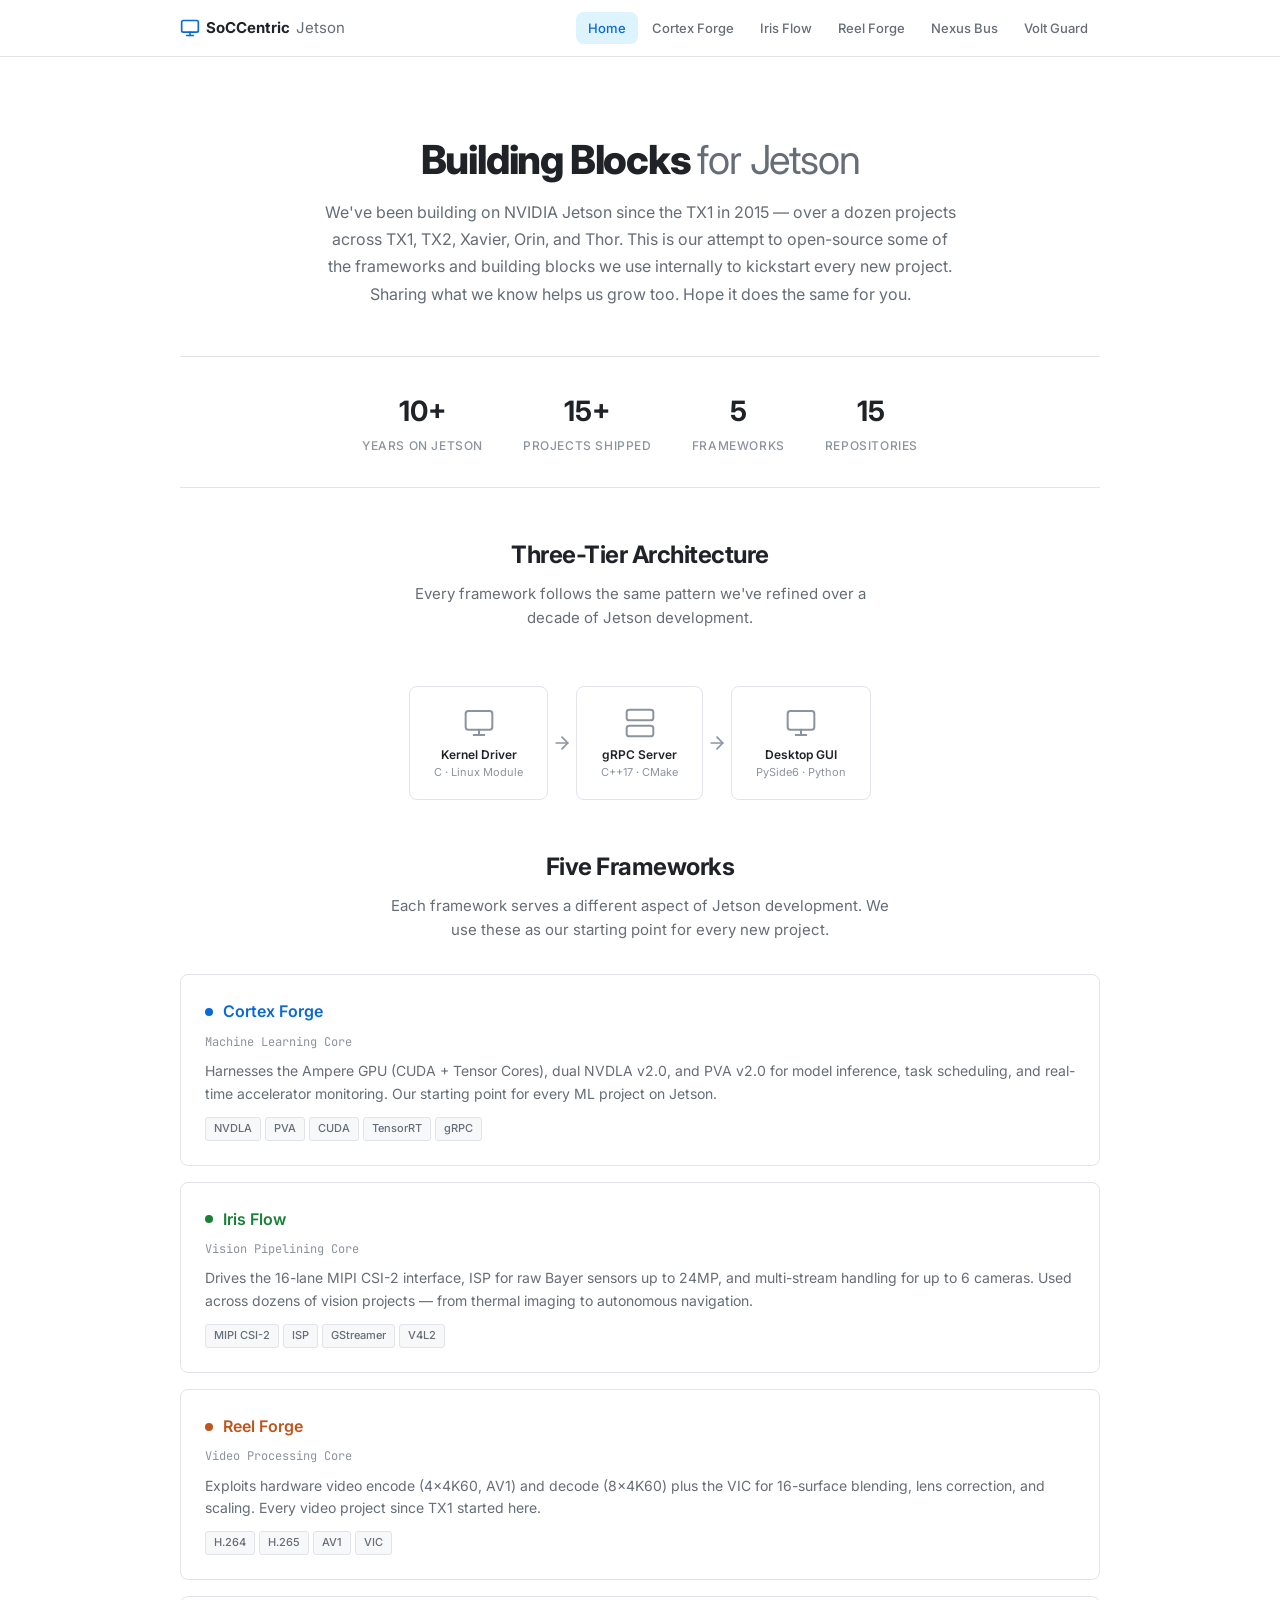
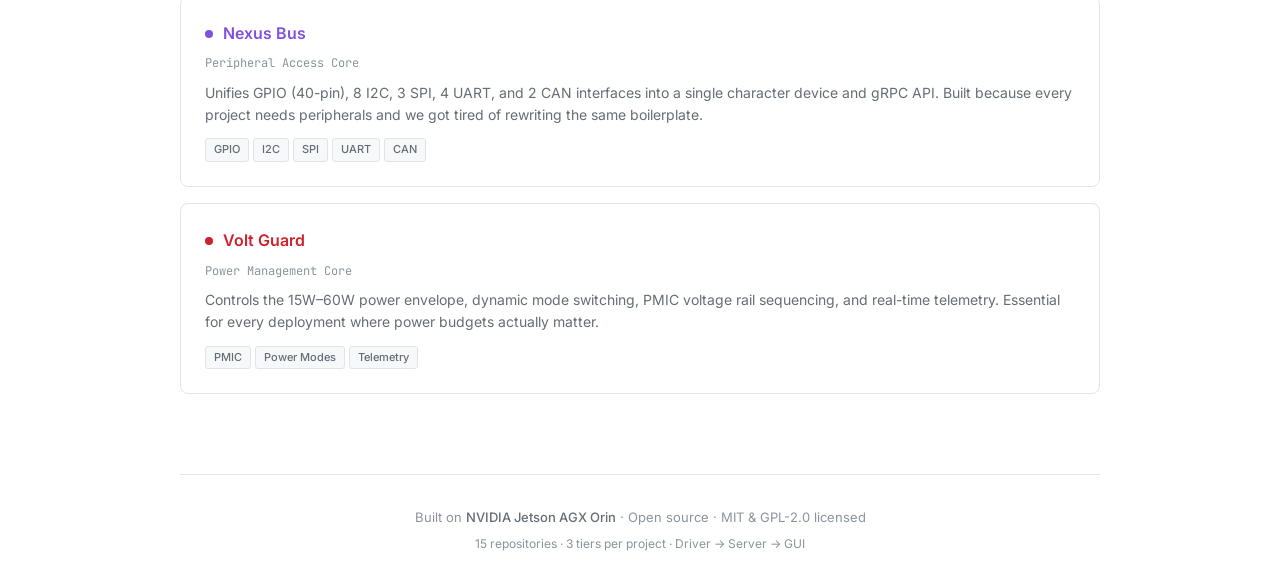
==== commit bb6ad76d: "strip back to clean, honest design — no gimmicks, no animations, no dark theme - Light theme with Gi" ====
--- a/index.html
+++ b/index.html
@@ -5,24 +5,15 @@
   <meta name="viewport" content="width=device-width, initial-scale=1.0">
   <title>SoCCentric Jetson — Building Blocks for Jetson</title>
   <link rel="stylesheet" href="style.css">
-  <link rel="icon" type="image/svg+xml" href="data:image/svg+xml,<svg xmlns='http://www.w3.org/2000/svg' viewBox='0 0 100 100'><text y='.9em' font-size='90' fill='%2300d4ff'>⚡</text></svg>">
+  <link rel="icon" type="image/svg+xml" href="data:image/svg+xml,<svg xmlns='http://www.w3.org/2000/svg' viewBox='0 0 100 100'><text y='.9em' font-size='90' fill='%230969da'>⚡</text></svg>">
 </head>
 <body>
 
-  <!-- Background Effects -->
-  <div class="bg-grid"></div>
-  <div class="bg-glow"></div>
-  <div class="cursor-glow" id="cursorGlow"></div>
-
-  <!-- Navigation -->
   <nav class="nav">
     <div class="nav-inner">
       <a href="index.html" class="nav-logo">
         <svg class="logo-icon" viewBox="0 0 24 24" fill="none" stroke="currentColor" stroke-width="2" stroke-linecap="round" stroke-linejoin="round">
-          <rect x="2" y="3" width="20" height="14" rx="2"/>
-          <line x1="8" y1="21" x2="16" y2="21"/>
-          <line x1="12" y1="17" x2="12" y2="21"/>
-          <circle cx="12" cy="10" r="3" fill="currentColor" opacity="0.3"/>
+          <rect x="2" y="3" width="20" height="14" rx="2"/><line x1="8" y1="21" x2="16" y2="21"/><line x1="12" y1="17" x2="12" y2="21"/>
         </svg>
         SoCCentric <span>Jetson</span>
       </a>
@@ -39,479 +30,152 @@
 
   <div class="container">
 
-    <!-- Hero -->
-    <section class="hero">
-      <div class="hero-content">
-        <div class="hero-badge">
-          <span class="dot"></span>
-          Since 2015 · TX1 → Thor
-        </div>
-        <h1>
-          <span class="block">Building Blocks</span>
-          <span class="block gradient-text">for Jetson</span>
-        </h1>
-        <p>We've been building on NVIDIA Jetson since the TX1 — over a dozen projects across TX1, TX2, Xavier, Orin, and Thor. This is our attempt to open-source the frameworks we use internally to kickstart every new project. Sharing what we know helps us grow too. Hope it does the same for you.</p>
-        <a href="#projects" class="hero-cta">
-          Explore the Frameworks
-          <svg viewBox="0 0 24 24" fill="none" stroke="currentColor" stroke-width="2.5" stroke-linecap="round" stroke-linejoin="round"><path d="M5 12h14"/><polyline points="12 5 19 12 12 19"/></svg>
-        </a>
-      </div>
+    <div class="hero">
+      <h1>Building Blocks <span>for Jetson</span></h1>
+      <p>We've been building on NVIDIA Jetson since the TX1 in 2015 — over a dozen projects across TX1, TX2, Xavier, Orin, and Thor. This is our attempt to open-source some of the frameworks and building blocks we use internally to kickstart every new project. Sharing what we know helps us grow too. Hope it does the same for you.</p>
+    </div>
 
-      <!-- Large Detailed SoC SVG -->
-      <div class="hero-soc">
-        <svg viewBox="0 0 900 520" fill="none" xmlns="http://www.w3.org/2000/svg">
-          <defs>
-            <linearGradient id="dieGrad" x1="0" y1="0" x2="1" y2="1">
-              <stop offset="0%" stop-color="#1a1a2e"/>
-              <stop offset="100%" stop-color="#0d0d1a"/>
-            </linearGradient>
-            <linearGradient id="cyanGrad" x1="0" y1="0" x2="1" y2="1">
-              <stop offset="0%" stop-color="#00d4ff"/>
-              <stop offset="100%" stop-color="#3b82f6"/>
-            </linearGradient>
-            <linearGradient id="purpleGrad" x1="0" y1="0" x2="1" y2="1">
-              <stop offset="0%" stop-color="#8b5cf6"/>
-              <stop offset="100%" stop-color="#6366f1"/>
-            </linearGradient>
-            <linearGradient id="greenGrad" x1="0" y1="0" x2="1" y2="1">
-              <stop offset="0%" stop-color="#22c55e"/>
-              <stop offset="100%" stop-color="#10b981"/>
-            </linearGradient>
-            <linearGradient id="orangeGrad" x1="0" y1="0" x2="1" y2="1">
-              <stop offset="0%" stop-color="#f97316"/>
-              <stop offset="100%" stop-color="#f59e0b"/>
-            </linearGradient>
-            <linearGradient id="redGrad" x1="0" y1="0" x2="1" y2="1">
-              <stop offset="0%" stop-color="#ef4444"/>
-              <stop offset="100%" stop-color="#f43f5e"/>
-            </linearGradient>
-            <filter id="glow">
-              <feGaussianBlur stdDeviation="3" result="blur"/>
-              <feMerge><feMergeNode in="blur"/><feMergeNode in="SourceGraphic"/></feMerge>
-            </filter>
-            <filter id="glowStrong">
-              <feGaussianBlur stdDeviation="6" result="blur"/>
-              <feMerge><feMergeNode in="blur"/><feMergeNode in="SourceGraphic"/></feMerge>
-            </filter>
-            <filter id="glowSoft">
-              <feGaussianBlur stdDeviation="2" result="blur"/>
-              <feMerge><feMergeNode in="blur"/><feMergeNode in="SourceGraphic"/></feMerge>
-            </filter>
-            <style>
-              @keyframes dashMove { to { stroke-dashoffset: -20; } }
-              @keyframes dataFlow { 0% { opacity: 0; } 50% { opacity: 0.8; } 100% { opacity: 0; } }
-              @keyframes nodePulse { 0%, 100% { opacity: 0.4; } 50% { opacity: 1; } }
-              @keyframes corePulse { 0%, 100% { transform: scale(1); opacity: 0.6; } 50% { transform: scale(1.05); opacity: 1; } }
-              .dash-anim { stroke-dasharray: 4 4; animation: dashMove 1s linear infinite; }
-              .data-dot { animation: dataFlow 2s ease-in-out infinite; }
-              .node-pulse { animation: nodePulse 2s ease-in-out infinite; }
-              .core-pulse { animation: corePulse 3s ease-in-out infinite; transform-origin: center; }
-            </style>
-          </defs>
-
-          <!-- SoC Die -->
-          <rect x="200" y="60" width="500" height="400" rx="24" fill="url(#dieGrad)" stroke="rgba(0,212,255,0.15)" stroke-width="1.5"/>
-          <rect x="200" y="60" width="500" height="400" rx="24" fill="none" stroke="rgba(0,212,255,0.05)" stroke-width="0.5"/>
-
-          <!-- Die Label -->
-          <text x="450" y="90" text-anchor="middle" fill="rgba(255,255,255,0.15)" font-size="10" font-family="'JetBrains Mono',monospace" font-weight="500" letter-spacing="4">JETSON AGX ORIN SoC</text>
-
-          <!-- GPU Block -->
-          <rect x="240" y="110" width="200" height="100" rx="12" fill="rgba(0,212,255,0.06)" stroke="rgba(0,212,255,0.2)" stroke-width="1"/>
-          <rect x="240" y="110" width="200" height="100" rx="12" fill="url(#cyanGrad)" opacity="0.04"/>
-          <text x="340" y="145" text-anchor="middle" fill="#00d4ff" font-size="13" font-weight="700" font-family="'JetBrains Mono',monospace">GPU</text>
-          <text x="340" y="162" text-anchor="middle" fill="rgba(255,255,255,0.3)" font-size="9" font-family="'JetBrains Mono',monospace">Ampere · 2048 CUDA</text>
-          <text x="340" y="178" text-anchor="middle" fill="rgba(255,255,255,0.2)" font-size="8" font-family="'JetBrains Mono',monospace">64 Tensor Cores</text>
-          <!-- GPU inner glow -->
-          <rect x="240" y="110" width="200" height="100" rx="12" fill="none" stroke="#00d4ff" stroke-width="0.5" opacity="0.3" filter="url(#glowSoft)"/>
-
-          <!-- NVDLA 0 -->
-          <rect x="460" y="110" width="110" height="100" rx="12" fill="rgba(139,92,246,0.06)" stroke="rgba(139,92,246,0.2)" stroke-width="1"/>
-          <text x="515" y="145" text-anchor="middle" fill="#8b5cf6" font-size="11" font-weight="700" font-family="'JetBrains Mono',monospace">NVDLA 0</text>
-          <text x="515" y="162" text-anchor="middle" fill="rgba(255,255,255,0.3)" font-size="9" font-family="'JetBrains Mono',monospace">v2.0</text>
-          <text x="515" y="178" text-anchor="middle" fill="rgba(255,255,255,0.2)" font-size="8" font-family="'JetBrains Mono',monospace">DL Accelerator</text>
-
-          <!-- NVDLA 1 -->
-          <rect x="590" y="110" width="90" height="100" rx="12" fill="rgba(139,92,246,0.06)" stroke="rgba(139,92,246,0.2)" stroke-width="1"/>
-          <text x="635" y="145" text-anchor="middle" fill="#8b5cf6" font-size="11" font-weight="700" font-family="'JetBrains Mono',monospace">NVDLA 1</text>
-          <text x="635" y="162" text-anchor="middle" fill="rgba(255,255,255,0.3)" font-size="9" font-family="'JetBrains Mono',monospace">v2.0</text>
-          <text x="635" y="178" text-anchor="middle" fill="rgba(255,255,255,0.2)" font-size="8" font-family="'JetBrains Mono',monospace">DL Accelerator</text>
-
-          <!-- PVA -->
-          <rect x="240" y="230" width="130" height="80" rx="12" fill="rgba(34,197,94,0.06)" stroke="rgba(34,197,94,0.2)" stroke-width="1"/>
-          <text x="305" y="265" text-anchor="middle" fill="#22c55e" font-size="12" font-weight="700" font-family="'JetBrains Mono',monospace">PVA v2.0</text>
-          <text x="305" y="282" text-anchor="middle" fill="rgba(255,255,255,0.3)" font-size="9" font-family="'JetBrains Mono',monospace">Vision Accelerator</text>
-
-          <!-- ISP -->
-          <rect x="390" y="230" width="120" height="80" rx="12" fill="rgba(34,197,94,0.06)" stroke="rgba(34,197,94,0.2)" stroke-width="1"/>
-          <text x="450" y="265" text-anchor="middle" fill="#22c55e" font-size="12" font-weight="700" font-family="'JetBrains Mono',monospace">ISP</text>
-          <text x="450" y="282" text-anchor="middle" fill="rgba(255,255,255,0.3)" font-size="9" font-family="'JetBrains Mono',monospace">24MP · Multi-Stream</text>
-
-          <!-- VIC -->
-          <rect x="530" y="230" width="150" height="80" rx="12" fill="rgba(249,115,22,0.06)" stroke="rgba(249,115,22,0.2)" stroke-width="1"/>
-          <text x="605" y="265" text-anchor="middle" fill="#f97316" font-size="12" font-weight="700" font-family="'JetBrains Mono',monospace">VIC</text>
-          <text x="605" y="282" text-anchor="middle" fill="rgba(255,255,255,0.3)" font-size="9" font-family="'JetBrains Mono',monospace">16-Surface Compositor</text>
-
-          <!-- Memory Controller -->
-          <rect x="240" y="330" width="200" height="50" rx="10" fill="rgba(255,255,255,0.03)" stroke="rgba(255,255,255,0.08)" stroke-width="1"/>
-          <text x="340" y="358" text-anchor="middle" fill="rgba(255,255,255,0.4)" font-size="10" font-weight="600" font-family="'JetBrains Mono',monospace">LPDDR5 Memory Controller</text>
-
-          <!-- I/O Cluster -->
-          <rect x="460" y="330" width="220" height="50" rx="10" fill="rgba(255,255,255,0.03)" stroke="rgba(255,255,255,0.08)" stroke-width="1"/>
-          <text x="570" y="350" text-anchor="middle" fill="rgba(255,255,255,0.3)" font-size="8" font-family="'JetBrains Mono',monospace">PCIe · USB · Ethernet</text>
-          <text x="570" y="366" text-anchor="middle" fill="rgba(255,255,255,0.3)" font-size="8" font-family="'JetBrains Mono',monospace">CAN · I2C · SPI · UART · GPIO</text>
-
-          <!-- Data Flow Lines - Animated -->
-          <!-- GPU ↔ NVDLA 0 -->
-          <line x1="440" y1="160" x2="460" y2="160" stroke="rgba(0,212,255,0.2)" stroke-width="1.5" class="dash-anim"/>
-          <!-- NVDLA 0 ↔ NVDLA 1 -->
-          <line x1="570" y1="160" x2="590" y2="160" stroke="rgba(139,92,246,0.2)" stroke-width="1.5" class="dash-anim"/>
-          <!-- GPU ↔ PVA -->
-          <line x1="340" y1="210" x2="305" y2="230" stroke="rgba(0,212,255,0.15)" stroke-width="1" class="dash-anim"/>
-          <!-- GPU ↔ ISP -->
-          <line x1="340" y1="210" x2="450" y2="230" stroke="rgba(0,212,255,0.15)" stroke-width="1" class="dash-anim"/>
-          <!-- ISP ↔ VIC -->
-          <line x1="510" y1="270" x2="530" y2="270" stroke="rgba(34,197,94,0.2)" stroke-width="1" class="dash-anim"/>
-          <!-- PVA ↔ Memory -->
-          <line x1="305" y1="310" x2="340" y2="330" stroke="rgba(34,197,94,0.15)" stroke-width="1" class="dash-anim"/>
-          <!-- VIC ↔ Memory -->
-          <line x1="605" y1="310" x2="570" y2="330" stroke="rgba(249,115,22,0.15)" stroke-width="1" class="dash-anim"/>
-
-          <!-- Animated Data Dots -->
-          <circle cx="450" cy="160" r="2.5" fill="#00d4ff" filter="url(#glow)" class="data-dot" style="animation-delay: 0s"/>
-          <circle cx="580" cy="160" r="2.5" fill="#8b5cf6" filter="url(#glow)" class="data-dot" style="animation-delay: 0.5s"/>
-          <circle cx="322" cy="220" r="2" fill="#00d4ff" filter="url(#glow)" class="data-dot" style="animation-delay: 1s"/>
-          <circle cx="395" cy="220" r="2" fill="#00d4ff" filter="url(#glow)" class="data-dot" style="animation-delay: 1.5s"/>
-          <circle cx="520" cy="270" r="2" fill="#22c55e" filter="url(#glow)" class="data-dot" style="animation-delay: 0.8s"/>
-
-          <!-- Glowing Core Nodes -->
-          <circle cx="340" cy="160" r="4" fill="#00d4ff" opacity="0.6" filter="url(#glowStrong)" class="node-pulse" style="animation-delay: 0s"/>
-          <circle cx="515" cy="160" r="3" fill="#8b5cf6" opacity="0.6" filter="url(#glowStrong)" class="node-pulse" style="animation-delay: 0.3s"/>
-          <circle cx="635" cy="160" r="3" fill="#8b5cf6" opacity="0.6" filter="url(#glowStrong)" class="node-pulse" style="animation-delay: 0.6s"/>
-          <circle cx="305" cy="270" r="3" fill="#22c55e" opacity="0.6" filter="url(#glowStrong)" class="node-pulse" style="animation-delay: 0.9s"/>
-          <circle cx="450" cy="270" r="3" fill="#22c55e" opacity="0.6" filter="url(#glowStrong)" class="node-pulse" style="animation-delay: 1.2s"/>
-          <circle cx="605" cy="270" r="3" fill="#f97316" opacity="0.6" filter="url(#glowStrong)" class="node-pulse" style="animation-delay: 1.5s"/>
-
-          <!-- External Connections -->
-          <!-- MIPI CSI -->
-          <line x1="200" y1="200" x2="160" y2="200" stroke="rgba(34,197,94,0.2)" stroke-width="1.5" class="dash-anim"/>
-          <text x="140" y="195" text-anchor="end" fill="rgba(255,255,255,0.2)" font-size="8" font-family="'JetBrains Mono',monospace">16-lane MIPI CSI-2</text>
-          <circle cx="160" cy="200" r="2" fill="#22c55e" filter="url(#glow)" class="data-dot" style="animation-delay: 0.4s"/>
-
-          <!-- Display -->
-          <line x1="200" y1="250" x2="160" y2="250" stroke="rgba(249,115,22,0.2)" stroke-width="1.5" class="dash-anim"/>
-          <text x="140" y="245" text-anchor="end" fill="rgba(255,255,255,0.2)" font-size="8" font-family="'JetBrains Mono',monospace">HDMI · DP · eDP</text>
-
-          <!-- GPIO/I2C/SPI/UART -->
-          <line x1="700" y1="200" x2="740" y2="200" stroke="rgba(139,92,246,0.2)" stroke-width="1.5" class="dash-anim"/>
-          <text x="760" y="195" text-anchor="start" fill="rgba(255,255,255,0.2)" font-size="8" font-family="'JetBrains Mono',monospace">GPIO · I2C · SPI · UART</text>
-
-          <!-- CAN -->
-          <line x1="700" y1="250" x2="740" y2="250" stroke="rgba(139,92,246,0.2)" stroke-width="1.5" class="dash-anim"/>
-          <text x="760" y="245" text-anchor="start" fill="rgba(255,255,255,0.2)" font-size="8" font-family="'JetBrains Mono',monospace">CAN 2.0</text>
-
-          <!-- Power -->
-          <line x1="700" y1="355" x2="740" y2="355" stroke="rgba(239,68,68,0.2)" stroke-width="1.5" class="dash-anim"/>
-          <text x="760" y="350" text-anchor="start" fill="rgba(255,255,255,0.2)" font-size="8" font-family="'JetBrains Mono',monospace">15-60W Power Envelope</text>
-
-          <!-- Corner decorative elements -->
-          <rect x="200" y="60" width="500" height="400" rx="24" fill="none" stroke="url(#cyanGrad)" stroke-width="0.5" opacity="0.15"/>
-          
-          <!-- Animated corner accents -->
-          <path d="M 212 72 L 220 72 L 220 80" stroke="#00d4ff" stroke-width="1.5" fill="none" opacity="0.4" filter="url(#glowSoft)"/>
-          <path d="M 688 72 L 680 72 L 680 80" stroke="#00d4ff" stroke-width="1.5" fill="none" opacity="0.4" filter="url(#glowSoft)"/>
-          <path d="M 212 448 L 220 448 L 220 440" stroke="#00d4ff" stroke-width="1.5" fill="none" opacity="0.4" filter="url(#glowSoft)"/>
-          <path d="M 688 448 L 680 448 L 680 440" stroke="#00d4ff" stroke-width="1.5" fill="none" opacity="0.4" filter="url(#glowSoft)"/>
-
-          <!-- Title -->
-          <text x="450" y="500" text-anchor="middle" fill="rgba(255,255,255,0.08)" font-size="8" font-family="'JetBrains Mono',monospace" letter-spacing="6">NVIDIA JETSON AGX ORIN — ARCHITECTURE OVERVIEW</text>
-        </svg>
-      </div>
-    </section>
-
-    <!-- Stats Bar -->
-    <div class="stats-bar reveal">
+    <div class="stats">
       <div class="stat-item">
-        <div class="stat-number" data-count="10">10+</div>
+        <div class="stat-num">10+</div>
         <div class="stat-label">Years on Jetson</div>
       </div>
       <div class="stat-item">
-        <div class="stat-number" data-count="15">15+</div>
+        <div class="stat-num">15+</div>
         <div class="stat-label">Projects Shipped</div>
       </div>
       <div class="stat-item">
-        <div class="stat-number" data-count="5">5</div>
+        <div class="stat-num">5</div>
         <div class="stat-label">Frameworks</div>
       </div>
       <div class="stat-item">
-        <div class="stat-number" data-count="15">15</div>
+        <div class="stat-num">15</div>
         <div class="stat-label">Repositories</div>
       </div>
     </div>
 
-    <!-- Architecture Flow -->
-    <section class="architecture-flow reveal">
-      <div class="section-header">
-        <div class="section-tag">Architecture</div>
-        <h2>Three-Tier Pattern</h2>
-        <p>Every framework follows the same battle-tested architecture we've refined over a decade of Jetson development.</p>
+    <div class="section-header">
+      <h2>Three-Tier Architecture</h2>
+      <p>Every framework follows the same pattern we've refined over a decade of Jetson development.</p>
+    </div>
+
+    <div class="flow-track">
+      <div class="flow-step">
+        <svg class="step-icon" viewBox="0 0 24 24" fill="none" stroke="currentColor" stroke-width="1.5" stroke-linecap="round" stroke-linejoin="round">
+          <rect x="2" y="3" width="20" height="14" rx="2"/><line x1="8" y1="21" x2="16" y2="21"/><line x1="12" y1="17" x2="12" y2="21"/>
+        </svg>
+        <span class="step-label">Kernel Driver<small>C · Linux Module</small></span>
       </div>
-      <div class="flow-track">
-        <div class="flow-step">
-          <svg class="step-icon" viewBox="0 0 24 24" fill="none" stroke="currentColor" stroke-width="1.5" stroke-linecap="round" stroke-linejoin="round">
-            <rect x="2" y="3" width="20" height="14" rx="2"/><line x1="8" y1="21" x2="16" y2="21"/><line x1="12" y1="17" x2="12" y2="21"/>
-            <circle cx="12" cy="10" r="2" fill="currentColor" opacity="0.3"/>
-          </svg>
-          <span class="step-label">Kernel Driver<small>C · Linux Kernel Module</small></span>
+      <div class="flow-connector">
+        <svg viewBox="0 0 24 24" fill="none" stroke="currentColor" stroke-width="2" stroke-linecap="round" stroke-linejoin="round"><path d="M5 12h14"/><polyline points="12 5 19 12 12 19"/></svg>
+      </div>
+      <div class="flow-step">
+        <svg class="step-icon" viewBox="0 0 24 24" fill="none" stroke="currentColor" stroke-width="1.5" stroke-linecap="round" stroke-linejoin="round">
+          <rect x="2" y="2" width="20" height="8" rx="2"/><rect x="2" y="14" width="20" height="8" rx="2"/>
+        </svg>
+        <span class="step-label">gRPC Server<small>C++17 · CMake</small></span>
+      </div>
+      <div class="flow-connector">
+        <svg viewBox="0 0 24 24" fill="none" stroke="currentColor" stroke-width="2" stroke-linecap="round" stroke-linejoin="round"><path d="M5 12h14"/><polyline points="12 5 19 12 12 19"/></svg>
+      </div>
+      <div class="flow-step">
+        <svg class="step-icon" viewBox="0 0 24 24" fill="none" stroke="currentColor" stroke-width="1.5" stroke-linecap="round" stroke-linejoin="round">
+          <rect x="2" y="3" width="20" height="14" rx="2"/><line x1="8" y1="21" x2="16" y2="21"/><line x1="12" y1="17" x2="12" y2="21"/>
+        </svg>
+        <span class="step-label">Desktop GUI<small>PySide6 · Python</small></span>
+      </div>
+    </div>
+
+    <div class="section-header">
+      <h2>Five Frameworks</h2>
+      <p>Each framework serves a different aspect of Jetson development. We use these as our starting point for every new project.</p>
+    </div>
+
+    <div class="projects">
+
+      <a href="cortex-forge.html" class="project-card">
+        <div class="card-top">
+          <div class="color-dot" style="background:var(--cf)"></div>
+          <h2 style="color:var(--cf)">Cortex Forge</h2>
         </div>
-        <div class="flow-connector">
-          <svg viewBox="0 0 24 24" fill="none" stroke="currentColor" stroke-width="2" stroke-linecap="round" stroke-linejoin="round"><path d="M5 12h14"/><polyline points="12 5 19 12 12 19"/></svg>
+        <div class="card-subtitle">Machine Learning Core</div>
+        <p class="summary">Harnesses the Ampere GPU (CUDA + Tensor Cores), dual NVDLA v2.0, and PVA v2.0 for model inference, task scheduling, and real-time accelerator monitoring. Our starting point for every ML project on Jetson.</p>
+        <div class="tags">
+          <span class="tag">NVDLA</span>
+          <span class="tag">PVA</span>
+          <span class="tag">CUDA</span>
+          <span class="tag">TensorRT</span>
+          <span class="tag">gRPC</span>
         </div>
-        <div class="flow-step">
-          <svg class="step-icon" viewBox="0 0 24 24" fill="none" stroke="currentColor" stroke-width="1.5" stroke-linecap="round" stroke-linejoin="round">
-            <rect x="2" y="2" width="20" height="8" rx="2"/><rect x="2" y="14" width="20" height="8" rx="2"/><line x1="6" y1="6" x2="6.01" y2="6"/><line x1="6" y1="18" x2="6.01" y2="18"/>
-          </svg>
-          <span class="step-label">gRPC Server<small>C++17 · CMake · Protobuf</small></span>
+      </a>
+
+      <a href="iris-flow.html" class="project-card">
+        <div class="card-top">
+          <div class="color-dot" style="background:var(--if)"></div>
+          <h2 style="color:var(--if)">Iris Flow</h2>
         </div>
-        <div class="flow-connector">
-          <svg viewBox="0 0 24 24" fill="none" stroke="currentColor" stroke-width="2" stroke-linecap="round" stroke-linejoin="round"><path d="M5 12h14"/><polyline points="12 5 19 12 12 19"/></svg>
+        <div class="card-subtitle">Vision Pipelining Core</div>
+        <p class="summary">Drives the 16-lane MIPI CSI-2 interface, ISP for raw Bayer sensors up to 24MP, and multi-stream handling for up to 6 cameras. Used across dozens of vision projects — from thermal imaging to autonomous navigation.</p>
+        <div class="tags">
+          <span class="tag">MIPI CSI-2</span>
+          <span class="tag">ISP</span>
+          <span class="tag">GStreamer</span>
+          <span class="tag">V4L2</span>
         </div>
-        <div class="flow-step">
-          <svg class="step-icon" viewBox="0 0 24 24" fill="none" stroke="currentColor" stroke-width="1.5" stroke-linecap="round" stroke-linejoin="round">
-            <rect x="2" y="3" width="20" height="14" rx="2"/><line x1="8" y1="21" x2="16" y2="21"/><line x1="12" y1="17" x2="12" y2="21"/>
-            <path d="M7 10l3 3 7-7"/>
-          </svg>
-          <span class="step-label">Desktop GUI<small>PySide6 · Python</small></span>
+      </a>
+
+      <a href="reel-forge.html" class="project-card">
+        <div class="card-top">
+          <div class="color-dot" style="background:var(--rf)"></div>
+          <h2 style="color:var(--rf)">Reel Forge</h2>
         </div>
-      </div>
-    </section>
+        <div class="card-subtitle">Video Processing Core</div>
+        <p class="summary">Exploits hardware video encode (4×4K60, AV1) and decode (8×4K60) plus the VIC for 16-surface blending, lens correction, and scaling. Every video project since TX1 started here.</p>
+        <div class="tags">
+          <span class="tag">H.264</span>
+          <span class="tag">H.265</span>
+          <span class="tag">AV1</span>
+          <span class="tag">VIC</span>
+        </div>
+      </a>
 
-    <!-- Project Cards -->
-    <section class="projects-grid" id="projects">
-      <div class="section-header reveal">
-        <div class="section-tag">Building Blocks</div>
-        <h2>Five Frameworks</h2>
-        <p>Each framework serves a different aspect of Jetson development. We use these as our starting point for every new project.</p>
-      </div>
+      <a href="nexus-bus.html" class="project-card">
+        <div class="card-top">
+          <div class="color-dot" style="background:var(--nb)"></div>
+          <h2 style="color:var(--nb)">Nexus Bus</h2>
+        </div>
+        <div class="card-subtitle">Peripheral Access Core</div>
+        <p class="summary">Unifies GPIO (40-pin), 8 I2C, 3 SPI, 4 UART, and 2 CAN interfaces into a single character device and gRPC API. Built because every project needs peripherals and we got tired of rewriting the same boilerplate.</p>
+        <div class="tags">
+          <span class="tag">GPIO</span>
+          <span class="tag">I2C</span>
+          <span class="tag">SPI</span>
+          <span class="tag">UART</span>
+          <span class="tag">CAN</span>
+        </div>
+      </a>
 
-      <div class="projects">
+      <a href="volt-guard.html" class="project-card">
+        <div class="card-top">
+          <div class="color-dot" style="background:var(--vg)"></div>
+          <h2 style="color:var(--vg)">Volt Guard</h2>
+        </div>
+        <div class="card-subtitle">Power Management Core</div>
+        <p class="summary">Controls the 15W–60W power envelope, dynamic mode switching, PMIC voltage rail sequencing, and real-time telemetry. Essential for every deployment where power budgets actually matter.</p>
+        <div class="tags">
+          <span class="tag">PMIC</span>
+          <span class="tag">Power Modes</span>
+          <span class="tag">Telemetry</span>
+        </div>
+      </a>
 
-        <a href="cortex-forge.html" class="project-card reveal reveal-delay-1" style="--card-accent: var(--cf); --card-glow-color: var(--cf-glow);">
-          <div class="card-glow"></div>
-          <svg class="card-icon" viewBox="0 0 80 80" fill="none">
-            <rect x="4" y="4" width="72" height="72" rx="16" stroke="currentColor" stroke-width="1.5" opacity="0.15"/>
-            <circle cx="40" cy="35" r="18" stroke="currentColor" stroke-width="1.5"/>
-            <circle cx="40" cy="35" r="8" fill="currentColor" opacity="0.15"/>
-            <path d="M30 55c0-5.523 4.477-10 10-10s10 4.477 10 10" stroke="currentColor" stroke-width="1.5" opacity="0.5"/>
-            <path d="M22 25l8 4M58 25l-8 4M28 20l4 8M52 20l-4 8" stroke="currentColor" stroke-width="1.5" opacity="0.3" stroke-linecap="round"/>
-            <circle cx="34" cy="30" r="2" fill="currentColor" opacity="0.4"/>
-            <circle cx="46" cy="30" r="2" fill="currentColor" opacity="0.4"/>
-            <circle cx="40" cy="38" r="1.5" fill="currentColor" opacity="0.3"/>
-          </svg>
-          <div class="card-arrow">
-            <svg viewBox="0 0 24 24" fill="none" stroke="currentColor" stroke-width="2" stroke-linecap="round" stroke-linejoin="round"><path d="M5 12h14"/><polyline points="12 5 19 12 12 19"/></svg>
-          </div>
-          <h2>Cortex Forge</h2>
-          <div class="card-subtitle">Machine Learning Core</div>
-          <p class="summary">Harnesses the Ampere GPU, dual NVDLA v2.0, and PVA v2.0 for model inference, task scheduling, and real-time accelerator monitoring. Our starting point for every ML project on Jetson.</p>
-          <div class="tags">
-            <span class="tag">NVDLA</span>
-            <span class="tag">PVA</span>
-            <span class="tag">CUDA</span>
-            <span class="tag">TensorRT</span>
-            <span class="tag">gRPC</span>
-          </div>
-        </a>
+    </div>
 
-        <a href="iris-flow.html" class="project-card reveal reveal-delay-2" style="--card-accent: var(--if); --card-glow-color: var(--if-glow);">
-          <div class="card-glow"></div>
-          <svg class="card-icon" viewBox="0 0 80 80" fill="none">
-            <rect x="4" y="4" width="72" height="72" rx="16" stroke="currentColor" stroke-width="1.5" opacity="0.15"/>
-            <circle cx="40" cy="40" r="22" stroke="currentColor" stroke-width="1.5"/>
-            <circle cx="40" cy="40" r="14" stroke="currentColor" stroke-width="1" opacity="0.5"/>
-            <circle cx="40" cy="40" r="6" fill="currentColor" opacity="0.1"/>
-            <circle cx="40" cy="40" r="2" fill="currentColor" opacity="0.4"/>
-            <path d="M40 18v-4M40 66v4M18 40h-4M66 40h4" stroke="currentColor" stroke-width="1.5" opacity="0.3" stroke-linecap="round"/>
-            <path d="M25 25l-3-3M55 55l3 3M55 25l3-3M25 55l-3 3" stroke="currentColor" stroke-width="1" opacity="0.2" stroke-linecap="round"/>
-            <rect x="36" y="8" width="8" height="4" rx="1" fill="currentColor" opacity="0.15"/>
-          </svg>
-          <div class="card-arrow">
-            <svg viewBox="0 0 24 24" fill="none" stroke="currentColor" stroke-width="2" stroke-linecap="round" stroke-linejoin="round"><path d="M5 12h14"/><polyline points="12 5 19 12 12 19"/></svg>
-          </div>
-          <h2>Iris Flow</h2>
-          <div class="card-subtitle">Vision Pipelining Core</div>
-          <p class="summary">Drives the 16-lane MIPI CSI-2 interface, ISP for raw Bayer sensors up to 24MP, and multi-stream handling for up to 6 cameras. Used across dozens of vision projects.</p>
-          <div class="tags">
-            <span class="tag">MIPI CSI-2</span>
-            <span class="tag">ISP</span>
-            <span class="tag">GStreamer</span>
-            <span class="tag">V4L2</span>
-          </div>
-        </a>
-
-        <a href="reel-forge.html" class="project-card reveal reveal-delay-3" style="--card-accent: var(--rf); --card-glow-color: var(--rf-glow);">
-          <div class="card-glow"></div>
-          <svg class="card-icon" viewBox="0 0 80 80" fill="none">
-            <rect x="4" y="4" width="72" height="72" rx="16" stroke="currentColor" stroke-width="1.5" opacity="0.15"/>
-            <rect x="16" y="20" width="48" height="40" rx="6" stroke="currentColor" stroke-width="1.5"/>
-            <rect x="22" y="28" width="36" height="24" rx="3" stroke="currentColor" stroke-width="1" opacity="0.4"/>
-            <circle cx="40" cy="40" r="8" stroke="currentColor" stroke-width="1.5"/>
-            <polygon points="40,35 45,40 40,45 35,40" fill="currentColor" opacity="0.2"/>
-            <rect x="16" y="18" width="48" height="4" rx="2" fill="currentColor" opacity="0.1"/>
-            <line x1="16" y1="62" x2="16" y2="66" stroke="currentColor" stroke-width="1" opacity="0.3"/>
-            <line x1="64" y1="62" x2="64" y2="66" stroke="currentColor" stroke-width="1" opacity="0.3"/>
-            <line x1="24" y1="66" x2="56" y2="66" stroke="currentColor" stroke-width="1" opacity="0.2"/>
-          </svg>
-          <div class="card-arrow">
-            <svg viewBox="0 0 24 24" fill="none" stroke="currentColor" stroke-width="2" stroke-linecap="round" stroke-linejoin="round"><path d="M5 12h14"/><polyline points="12 5 19 12 12 19"/></svg>
-          </div>
-          <h2>Reel Forge</h2>
-          <div class="card-subtitle">Video Processing Core</div>
-          <p class="summary">Exploits hardware encode (4×4K60, AV1) and decode (8×4K60) plus the VIC for 16-surface blending, lens correction, and scaling. Every video project since TX1 started here.</p>
-          <div class="tags">
-            <span class="tag">H.264</span>
-            <span class="tag">H.265</span>
-            <span class="tag">AV1</span>
-            <span class="tag">VIC</span>
-          </div>
-        </a>
-
-        <a href="nexus-bus.html" class="project-card reveal reveal-delay-4" style="--card-accent: var(--nb); --card-glow-color: var(--nb-glow);">
-          <div class="card-glow"></div>
-          <svg class="card-icon" viewBox="0 0 80 80" fill="none">
-            <rect x="4" y="4" width="72" height="72" rx="16" stroke="currentColor" stroke-width="1.5" opacity="0.15"/>
-            <circle cx="40" cy="40" r="10" stroke="currentColor" stroke-width="1.5"/>
-            <circle cx="40" cy="40" r="4" fill="currentColor" opacity="0.15"/>
-            <line x1="40" y1="30" x2="40" y2="18" stroke="currentColor" stroke-width="1.5" opacity="0.4"/>
-            <line x1="40" y1="50" x2="40" y2="62" stroke="currentColor" stroke-width="1.5" opacity="0.4"/>
-            <line x1="30" y1="40" x2="18" y2="40" stroke="currentColor" stroke-width="1.5" opacity="0.4"/>
-            <line x1="50" y1="40" x2="62" y2="40" stroke="currentColor" stroke-width="1.5" opacity="0.4"/>
-            <circle cx="40" cy="18" r="3" stroke="currentColor" stroke-width="1" opacity="0.3"/>
-            <circle cx="40" cy="62" r="3" stroke="currentColor" stroke-width="1" opacity="0.3"/>
-            <circle cx="18" cy="40" r="3" stroke="currentColor" stroke-width="1" opacity="0.3"/>
-            <circle cx="62" cy="40" r="3" stroke="currentColor" stroke-width="1" opacity="0.3"/>
-            <text x="40" y="44" text-anchor="middle" fill="currentColor" font-size="10" font-weight="700" opacity="0.3" font-family="'JetBrains Mono',monospace">BUS</text>
-          </svg>
-          <div class="card-arrow">
-            <svg viewBox="0 0 24 24" fill="none" stroke="currentColor" stroke-width="2" stroke-linecap="round" stroke-linejoin="round"><path d="M5 12h14"/><polyline points="12 5 19 12 12 19"/></svg>
-          </div>
-          <h2>Nexus Bus</h2>
-          <div class="card-subtitle">Peripheral Access Core</div>
-          <p class="summary">Unifies GPIO (40-pin), 8 I2C, 3 SPI, 4 UART, and 2 CAN interfaces into a single character device and gRPC API. Built because every project needs peripherals.</p>
-          <div class="tags">
-            <span class="tag">GPIO</span>
-            <span class="tag">I2C</span>
-            <span class="tag">SPI</span>
-            <span class="tag">UART</span>
-            <span class="tag">CAN</span>
-          </div>
-        </a>
-
-        <a href="volt-guard.html" class="project-card reveal reveal-delay-5" style="--card-accent: var(--vg); --card-glow-color: var(--vg-glow);">
-          <div class="card-glow"></div>
-          <svg class="card-icon" viewBox="0 0 80 80" fill="none">
-            <rect x="4" y="4" width="72" height="72" rx="16" stroke="currentColor" stroke-width="1.5" opacity="0.15"/>
-            <rect x="20" y="16" width="40" height="48" rx="8" stroke="currentColor" stroke-width="1.5"/>
-            <rect x="28" y="24" width="24" height="32" rx="4" stroke="currentColor" stroke-width="1" opacity="0.4"/>
-            <path d="M36 38l3 3 5-6" stroke="currentColor" stroke-width="2" stroke-linecap="round" stroke-linejoin="round" opacity="0.6"/>
-            <line x1="28" y1="30" x2="20" y2="30" stroke="currentColor" stroke-width="1" opacity="0.3"/>
-            <line x1="28" y1="40" x2="20" y2="40" stroke="currentColor" stroke-width="1" opacity="0.3"/>
-            <line x1="28" y1="50" x2="20" y2="50" stroke="currentColor" stroke-width="1" opacity="0.3"/>
-            <line x1="52" y1="30" x2="60" y2="30" stroke="currentColor" stroke-width="1" opacity="0.3"/>
-            <line x1="52" y1="40" x2="60" y2="40" stroke="currentColor" stroke-width="1" opacity="0.3"/>
-            <line x1="52" y1="50" x2="60" y2="50" stroke="currentColor" stroke-width="1" opacity="0.3"/>
-            <text x="40" y="72" text-anchor="middle" fill="currentColor" font-size="7" opacity="0.2" font-family="'JetBrains Mono',monospace">15-60W</text>
-          </svg>
-          <div class="card-arrow">
-            <svg viewBox="0 0 24 24" fill="none" stroke="currentColor" stroke-width="2" stroke-linecap="round" stroke-linejoin="round"><path d="M5 12h14"/><polyline points="12 5 19 12 12 19"/></svg>
-          </div>
-          <h2>Volt Guard</h2>
-          <div class="card-subtitle">Power Management Core</div>
-          <p class="summary">Controls the 15W–60W power envelope, dynamic mode switching, PMIC voltage rail sequencing, and real-time telemetry. Essential for every deployment with power constraints.</p>
-          <div class="tags">
-            <span class="tag">PMIC</span>
-            <span class="tag">Power Modes</span>
-            <span class="tag">Telemetry</span>
-          </div>
-        </a>
-
-      </div>
-    </section>
-
-    <!-- Footer -->
     <div class="footer">
       <p>Built on <a href="https://www.nvidia.com/en-us/autonomous-machines/embedded-systems/jetson-orin/">NVIDIA Jetson AGX Orin</a> · Open source · MIT &amp; GPL-2.0 licensed</p>
-      <p style="margin-top:8px;font-size:12px;">15 repositories · 3 tiers per project · Driver → Server → GUI</p>
+      <p style="margin-top:6px;font-size:12px;color:var(--text-tertiary);">15 repositories · 3 tiers per project · Driver → Server → GUI</p>
     </div>
 
   </div>
-
-  <script>
-    // ── Cursor Glow ──────────────────────────────────────────────────────
-    const cursor = document.getElementById('cursorGlow');
-    document.addEventListener('mousemove', (e) => {
-      cursor.style.left = e.clientX + 'px';
-      cursor.style.top = e.clientY + 'px';
-    });
-
-    // ── Scroll Reveal ────────────────────────────────────────────────────
-    const revealElements = document.querySelectorAll('.reveal');
-    const observer = new IntersectionObserver((entries) => {
-      entries.forEach(entry => {
-        if (entry.isIntersecting) {
-          entry.target.classList.add('visible');
-        }
-      });
-    }, { threshold: 0.1, rootMargin: '0px 0px -50px 0px' });
-
-    revealElements.forEach(el => observer.observe(el));
-
-    // ── Card Mouse Glow ─────────────────────────────────────────────────
-    document.querySelectorAll('.project-card').forEach(card => {
-      card.addEventListener('mousemove', (e) => {
-        const rect = card.getBoundingClientRect();
-        const x = ((e.clientX - rect.left) / rect.width) * 100;
-        const y = ((e.clientY - rect.top) / rect.height) * 100;
-        card.style.setProperty('--mouse-x', x + '%');
-        card.style.setProperty('--mouse-y', y + '%');
-      });
-    });
-
-    // ── Animated Counter ────────────────────────────────────────────────
-    function animateCounters() {
-      document.querySelectorAll('.stat-number').forEach(el => {
-        const text = el.textContent;
-        const num = parseInt(text);
-        if (isNaN(num)) return;
-        const suffix = text.replace(num, '');
-        el.textContent = '0' + suffix;
-        const target = num;
-        let current = 0;
-        const increment = Math.ceil(target / 30);
-        const timer = setInterval(() => {
-          current += increment;
-          if (current >= target) {
-            current = target;
-            clearInterval(timer);
-          }
-          el.textContent = current + suffix;
-        }, 40);
-      });
-    }
-
-    // Trigger counter animation when stats come into view
-    const statsObserver = new IntersectionObserver((entries) => {
-      entries.forEach(entry => {
-        if (entry.isIntersecting) {
-          animateCounters();
-          statsObserver.unobserve(entry.target);
-        }
-      });
-    }, { threshold: 0.5 });
-
-    const statsBar = document.querySelector('.stats-bar');
-    if (statsBar) statsObserver.observe(statsBar);
-  </script>
-
 </body>
 </html>
--- a/style.css
+++ b/style.css
@@ -1,352 +1,150 @@
 /* ═══════════════════════════════════════════════════════════════════════════
-   SoCCentric Jetson — Ultra-Modern Design System
+   SoCCentric Jetson — Clean, Honest Design
    ═══════════════════════════════════════════════════════════════════════════ */
 
-@import url('https://fonts.googleapis.com/css2?family=Inter:wght@300;400;500;600;700;800;900&family=JetBrains+Mono:wght@400;500;600&display=swap');
+@import url('https://fonts.googleapis.com/css2?family=Inter:wght@400;500;600;700;800&family=JetBrains+Mono:wght@400;500&display=swap');
 
 :root {
-  --bg-primary: #08080e;
-  --bg-secondary: #0d0d1a;
-  --bg-card: rgba(255, 255, 255, 0.03);
-  --bg-card-hover: rgba(255, 255, 255, 0.06);
-  --border-subtle: rgba(255, 255, 255, 0.06);
-  --border-glow: rgba(0, 212, 255, 0.15);
-  --text-primary: #f0f0f5;
-  --text-secondary: rgba(255, 255, 255, 0.5);
-  --text-tertiary: rgba(255, 255, 255, 0.3);
-  --accent-cyan: #00d4ff;
-  --accent-blue: #3b82f6;
-  --accent-purple: #8b5cf6;
-  --accent-pink: #ec4899;
-  --accent-orange: #f97316;
-  --accent-green: #22c55e;
-  --accent-red: #ef4444;
-  --glow-cyan: 0 0 20px rgba(0, 212, 255, 0.15), 0 0 60px rgba(0, 212, 255, 0.05);
-  --glow-blue: 0 0 20px rgba(59, 130, 246, 0.15), 0 0 60px rgba(59, 130, 246, 0.05);
-  --radius-sm: 8px;
-  --radius-md: 12px;
-  --radius-lg: 20px;
-  --radius-xl: 28px;
+  --bg: #ffffff;
+  --bg-muted: #f6f8fa;
+  --bg-card: #ffffff;
+  --border: #e1e4e8;
+  --border-hover: #d1d5db;
+  --text: #1f2328;
+  --text-secondary: #656d76;
+  --text-tertiary: #8b949e;
+  --accent: #0969da;
+  --accent-bg: #ddf4ff;
+  --radius: 8px;
   --font-sans: 'Inter', -apple-system, BlinkMacSystemFont, 'Segoe UI', sans-serif;
   --font-mono: 'JetBrains Mono', 'SF Mono', 'Fira Code', monospace;
-  
-  /* Project accent colors */
-  --cf: #3b82f6;
-  --cf-glow: rgba(59, 130, 246, 0.3);
-  --if: #22c55e;
-  --if-glow: rgba(34, 197, 94, 0.3);
-  --rf: #f97316;
-  --rf-glow: rgba(249, 115, 22, 0.3);
-  --nb: #8b5cf6;
-  --nb-glow: rgba(139, 92, 246, 0.3);
-  --vg: #ef4444;
-  --vg-glow: rgba(239, 68, 68, 0.3);
+
+  --cf: #0969da;
+  --if: #1a7f37;
+  --rf: #bd561d;
+  --nb: #8250df;
+  --vg: #cf222e;
 }
 
 * { margin: 0; padding: 0; box-sizing: border-box; }
-
-html {
-  scroll-behavior: smooth;
-  overflow-x: hidden;
-}
 
 body {
   font-family: var(--font-sans);
-  background: var(--bg-primary);
-  color: var(--text-primary);
+  background: var(--bg);
+  color: var(--text);
   line-height: 1.6;
   -webkit-font-smoothing: antialiased;
-  overflow-x: hidden;
-  cursor: default;
-}
-
-/* ── Animated Background ───────────────────────────────────────────────── */
-.bg-grid {
-  position: fixed;
-  top: 0; left: 0;
-  width: 100%; height: 100%;
-  background-image:
-    linear-gradient(rgba(255,255,255,0.02) 1px, transparent 1px),
-    linear-gradient(90deg, rgba(255,255,255,0.02) 1px, transparent 1px);
-  background-size: 60px 60px;
-  z-index: 0;
-  pointer-events: none;
-}
-
-.bg-glow {
-  position: fixed;
-  top: -40%; left: -20%;
-  width: 140%; height: 140%;
-  background: radial-gradient(ellipse at 30% 20%, rgba(0, 212, 255, 0.03) 0%, transparent 50%),
-              radial-gradient(ellipse at 70% 80%, rgba(139, 92, 246, 0.03) 0%, transparent 50%);
-  z-index: 0;
-  pointer-events: none;
-  animation: bgPulse 8s ease-in-out infinite alternate;
-}
-
-@keyframes bgPulse {
-  0% { opacity: 0.5; transform: scale(1); }
-  100% { opacity: 1; transform: scale(1.05); }
-}
-
-/* ── Custom Cursor ─────────────────────────────────────────────────────── */
-.cursor-glow {
-  position: fixed;
-  width: 300px;
-  height: 300px;
-  border-radius: 50%;
-  background: radial-gradient(circle, rgba(0, 212, 255, 0.04) 0%, transparent 70%);
-  pointer-events: none;
-  z-index: 9999;
-  transform: translate(-50%, -50%);
-  transition: opacity 0.3s;
-  mix-blend-mode: screen;
-}
-
-/* ── Container ──────────────────────────────────────────────────────────── */
+}
+
 .container {
-  position: relative;
-  z-index: 1;
-  max-width: 1200px;
+  max-width: 960px;
   margin: 0 auto;
-  padding: 0 24px;
+  padding: 0 20px;
 }
 
 /* ── Navigation ────────────────────────────────────────────────────────── */
 .nav {
-  position: fixed;
-  top: 0; left: 0; right: 0;
+  border-bottom: 1px solid var(--border);
+  background: var(--bg);
+  position: sticky;
+  top: 0;
   z-index: 100;
-  background: rgba(8, 8, 14, 0.8);
-  backdrop-filter: blur(20px);
-  -webkit-backdrop-filter: blur(20px);
-  border-bottom: 1px solid var(--border-subtle);
 }
 
 .nav-inner {
-  max-width: 1200px;
+  max-width: 960px;
   margin: 0 auto;
   display: flex;
   align-items: center;
-  height: 64px;
-  padding: 0 24px;
-  gap: 40px;
+  height: 56px;
+  padding: 0 20px;
+  gap: 24px;
 }
 
 .nav-logo {
-  font-weight: 800;
-  font-size: 16px;
-  color: var(--text-primary);
+  font-weight: 700;
+  font-size: 15px;
+  color: var(--text);
   text-decoration: none;
   white-space: nowrap;
-  letter-spacing: -0.03em;
-  display: flex;
-  align-items: center;
-  gap: 8px;
+  display: flex;
+  align-items: center;
+  gap: 6px;
 }
 
 .nav-logo .logo-icon {
-  width: 28px;
-  height: 28px;
-  color: var(--accent-cyan);
-}
-
-.nav-logo span {
-  color: var(--text-secondary);
-  font-weight: 400;
-}
+  width: 20px;
+  height: 20px;
+  color: var(--accent);
+}
+
+.nav-logo span { color: var(--text-secondary); font-weight: 400; }
 
 .nav-links {
   display: flex;
   gap: 2px;
   list-style: none;
+  margin-left: auto;
   overflow-x: auto;
-  margin-left: auto;
 }
 
 .nav-links a {
   display: block;
-  padding: 8px 16px;
-  border-radius: var(--radius-sm);
+  padding: 6px 12px;
+  border-radius: var(--radius);
   font-size: 13px;
   font-weight: 500;
   color: var(--text-secondary);
   text-decoration: none;
-  transition: all 0.2s ease;
+  transition: all .15s;
   white-space: nowrap;
-  position: relative;
-}
-
-.nav-links a:hover {
-  color: var(--text-primary);
-  background: rgba(255,255,255,0.05);
-}
-
-.nav-links a.active {
-  color: var(--accent-cyan);
-  background: rgba(0, 212, 255, 0.08);
-}
-
-.nav-links a.active::after {
-  content: '';
-  position: absolute;
-  bottom: 0;
-  left: 50%;
-  transform: translateX(-50%);
-  width: 20px;
-  height: 2px;
-  background: var(--accent-cyan);
-  border-radius: 1px;
-  box-shadow: var(--glow-cyan);
-}
+}
+
+.nav-links a:hover { background: var(--bg-muted); color: var(--text); }
+.nav-links a.active { background: var(--accent-bg); color: var(--accent); }
 
 /* ── Hero ──────────────────────────────────────────────────────────────── */
 .hero {
-  position: relative;
-  min-height: 100vh;
-  display: flex;
-  flex-direction: column;
-  align-items: center;
-  justify-content: center;
-  padding: 120px 0 60px;
-  overflow: hidden;
-}
-
-.hero-content {
+  padding: 80px 0 48px;
   text-align: center;
-  max-width: 800px;
-  margin: 0 auto;
-  position: relative;
-  z-index: 2;
-}
-
-.hero-badge {
-  display: inline-flex;
-  align-items: center;
-  gap: 8px;
-  padding: 6px 16px;
-  border-radius: 100px;
-  background: rgba(0, 212, 255, 0.08);
-  border: 1px solid rgba(0, 212, 255, 0.15);
-  font-size: 12px;
-  font-weight: 500;
-  color: var(--accent-cyan);
-  margin-bottom: 24px;
-  animation: fadeInDown 0.6s ease both;
-}
-
-.hero-badge .dot {
-  width: 6px;
-  height: 6px;
-  border-radius: 50%;
-  background: var(--accent-cyan);
-  animation: pulse 2s ease-in-out infinite;
-}
-
-@keyframes pulse {
-  0%, 100% { opacity: 1; transform: scale(1); }
-  50% { opacity: 0.5; transform: scale(0.8); }
 }
 
 .hero h1 {
-  font-size: clamp(40px, 8vw, 80px);
-  font-weight: 900;
-  letter-spacing: -0.04em;
-  line-height: 1.05;
-  margin-bottom: 20px;
-  animation: fadeInUp 0.8s ease 0.1s both;
-}
-
-.hero h1 .gradient-text {
-  background: linear-gradient(135deg, var(--accent-cyan), var(--accent-blue), var(--accent-purple));
-  -webkit-background-clip: text;
-  -webkit-text-fill-color: transparent;
-  background-clip: text;
-}
-
-.hero h1 .block {
-  display: block;
-}
-
-.hero p {
-  color: var(--text-secondary);
-  font-size: clamp(15px, 2vw, 18px);
-  max-width: 600px;
-  margin: 0 auto 32px;
-  line-height: 1.7;
-  animation: fadeInUp 0.8s ease 0.2s both;
-}
-
-.hero-cta {
-  display: inline-flex;
-  align-items: center;
-  gap: 12px;
-  padding: 14px 32px;
-  border-radius: 100px;
-  background: linear-gradient(135deg, var(--accent-cyan), var(--accent-blue));
-  color: #fff;
-  font-size: 15px;
-  font-weight: 600;
-  text-decoration: none;
-  transition: all 0.3s ease;
-  box-shadow: 0 0 30px rgba(0, 212, 255, 0.2);
-  animation: fadeInUp 0.8s ease 0.3s both;
-}
-
-.hero-cta:hover {
-  transform: translateY(-2px);
-  box-shadow: 0 0 40px rgba(0, 212, 255, 0.3);
-}
-
-.hero-cta svg {
-  width: 18px;
-  height: 18px;
-  transition: transform 0.2s ease;
-}
-
-.hero-cta:hover svg {
-  transform: translateX(4px);
-}
-
-/* ── Hero SoC SVG ─────────────────────────────────────────────────────── */
-.hero-soc {
-  position: relative;
-  width: 100%;
-  max-width: 900px;
-  margin: 40px auto 0;
-  animation: fadeInUp 1s ease 0.4s both;
-}
-
-.hero-soc svg {
-  width: 100%;
-  height: auto;
-  filter: drop-shadow(0 0 40px rgba(0, 212, 255, 0.05));
-}
-
-/* ── Stats Bar ──────────────────────────────────────────────────────────── */
-.stats-bar {
-  display: flex;
-  justify-content: center;
-  gap: 48px;
-  padding: 40px 0;
-  border-top: 1px solid var(--border-subtle);
-  border-bottom: 1px solid var(--border-subtle);
-  margin: 0 24px;
-  flex-wrap: wrap;
-}
-
-.stat-item {
-  text-align: center;
-}
-
-.stat-number {
-  font-size: 32px;
+  font-size: 40px;
   font-weight: 800;
   letter-spacing: -0.03em;
-  background: linear-gradient(135deg, var(--text-primary), var(--text-secondary));
-  -webkit-background-clip: text;
-  -webkit-text-fill-color: transparent;
-  background-clip: text;
+  line-height: 1.15;
+  margin-bottom: 16px;
+}
+
+.hero h1 span { color: var(--text-secondary); font-weight: 400; }
+
+.hero p {
+  color: var(--text-secondary);
+  font-size: 16px;
+  max-width: 640px;
+  margin: 0 auto;
+  line-height: 1.7;
+}
+
+/* ── Stats ─────────────────────────────────────────────────────────────── */
+.stats {
+  display: flex;
+  justify-content: center;
+  gap: 40px;
+  padding: 32px 0;
+  border-top: 1px solid var(--border);
+  border-bottom: 1px solid var(--border);
+  margin-bottom: 48px;
+  flex-wrap: wrap;
+}
+
+.stat-item { text-align: center; }
+
+.stat-num {
+  font-size: 28px;
+  font-weight: 700;
+  color: var(--text);
 }
 
 .stat-label {
@@ -354,89 +152,60 @@
   color: var(--text-tertiary);
   font-weight: 500;
   text-transform: uppercase;
-  letter-spacing: 0.08em;
-  margin-top: 4px;
+  letter-spacing: 0.05em;
+  margin-top: 2px;
 }
 
 /* ── Section ───────────────────────────────────────────────────────────── */
 .section-header {
   text-align: center;
-  margin-bottom: 48px;
+  margin-bottom: 32px;
 }
 
 .section-header h2 {
-  font-size: clamp(28px, 4vw, 40px);
-  font-weight: 800;
-  letter-spacing: -0.03em;
-  margin-bottom: 12px;
+  font-size: 24px;
+  font-weight: 700;
+  letter-spacing: -0.02em;
+  margin-bottom: 8px;
 }
 
 .section-header p {
   color: var(--text-secondary);
-  font-size: 16px;
+  font-size: 15px;
   max-width: 500px;
   margin: 0 auto;
 }
 
-.section-tag {
-  display: inline-flex;
-  align-items: center;
-  gap: 6px;
-  padding: 4px 12px;
-  border-radius: 100px;
-  background: rgba(255,255,255,0.04);
-  border: 1px solid var(--border-subtle);
-  font-size: 11px;
-  font-weight: 600;
-  color: var(--text-tertiary);
-  text-transform: uppercase;
-  letter-spacing: 0.1em;
-  margin-bottom: 16px;
-}
-
-/* ── Architecture Flow ─────────────────────────────────────────────────── */
-.architecture-flow {
-  padding: 80px 0;
-}
-
+/* ── Flow Diagram ──────────────────────────────────────────────────────── */
 .flow-track {
   display: flex;
   align-items: center;
   justify-content: center;
   gap: 0;
   flex-wrap: wrap;
-  position: relative;
+  padding: 24px 0 48px;
 }
 
 .flow-step {
   display: flex;
   flex-direction: column;
   align-items: center;
-  gap: 12px;
-  padding: 24px 32px;
-  border-radius: var(--radius-lg);
+  gap: 8px;
+  padding: 20px 24px;
+  border-radius: var(--radius);
+  border: 1px solid var(--border);
   background: var(--bg-card);
-  border: 1px solid var(--border-subtle);
-  min-width: 140px;
-  transition: all 0.3s ease;
-  position: relative;
-}
-
-.flow-step:hover {
-  background: var(--bg-card-hover);
-  border-color: var(--border-glow);
-  transform: translateY(-4px);
-  box-shadow: var(--glow-cyan);
+  min-width: 120px;
 }
 
 .flow-step .step-icon {
-  width: 48px;
-  height: 48px;
-  color: var(--accent-cyan);
+  width: 32px;
+  height: 32px;
+  color: var(--text-tertiary);
 }
 
 .flow-step .step-label {
-  font-size: 13px;
+  font-size: 12px;
   font-weight: 600;
   text-align: center;
   line-height: 1.3;
@@ -453,247 +222,145 @@
 .flow-connector {
   display: flex;
   align-items: center;
-  padding: 0 8px;
-  color: var(--text-tertiary);
-  animation: flowPulse 2s ease-in-out infinite;
-}
-
-.flow-connector svg {
-  width: 24px;
-  height: 24px;
-}
-
-@keyframes flowPulse {
-  0%, 100% { opacity: 0.3; }
-  50% { opacity: 0.8; }
-}
-
-/* ── Project Cards Grid ────────────────────────────────────────────────── */
-.projects-grid {
-  padding: 80px 0;
-}
-
+  padding: 0 4px;
+  color: var(--text-tertiary);
+}
+
+.flow-connector svg { width: 20px; height: 20px; }
+
+/* ── Project Cards ─────────────────────────────────────────────────────── */
 .projects {
   display: grid;
-  grid-template-columns: repeat(auto-fit, minmax(340px, 1fr));
-  gap: 20px;
+  gap: 16px;
+  padding-bottom: 48px;
 }
 
 .project-card {
-  position: relative;
+  display: block;
+  padding: 24px;
+  border-radius: var(--radius);
+  border: 1px solid var(--border);
   background: var(--bg-card);
-  border: 1px solid var(--border-subtle);
-  border-radius: var(--radius-lg);
-  padding: 32px;
-  transition: all 0.4s cubic-bezier(0.175, 0.885, 0.32, 1.275);
-  cursor: pointer;
   text-decoration: none;
   color: inherit;
-  display: flex;
-  flex-direction: column;
-  overflow: hidden;
-  transform-style: preserve-3d;
-  perspective: 1000px;
-}
-
-.project-card::before {
-  content: '';
-  position: absolute;
-  top: 0; left: 0;
-  right: 0; bottom: 0;
-  border-radius: var(--radius-lg);
-  opacity: 0;
-  transition: opacity 0.4s ease;
-  pointer-events: none;
+  transition: all .15s;
 }
 
 .project-card:hover {
-  background: var(--bg-card-hover);
-  border-color: var(--border-glow);
-  transform: translateY(-8px) scale(1.01);
-  box-shadow: 0 20px 60px rgba(0, 0, 0, 0.3);
-}
-
-.project-card .card-glow {
-  position: absolute;
-  top: -50%;
-  left: -50%;
-  width: 200%;
-  height: 200%;
-  background: radial-gradient(circle at var(--mouse-x, 50%) var(--mouse-y, 50%), 
-              var(--card-glow-color, rgba(0,212,255,0.06)) 0%, transparent 60%);
-  pointer-events: none;
-  opacity: 0;
-  transition: opacity 0.3s ease;
-}
-
-.project-card:hover .card-glow {
-  opacity: 1;
-}
-
-.project-card .card-icon {
-  width: 64px;
-  height: 64px;
-  margin-bottom: 20px;
-  color: var(--card-accent, var(--accent-cyan));
+  border-color: var(--border-hover);
+  box-shadow: 0 1px 4px rgba(0,0,0,.04);
+}
+
+.project-card .card-top {
+  display: flex;
+  align-items: center;
+  gap: 10px;
+  margin-bottom: 8px;
+}
+
+.project-card .color-dot {
+  width: 8px;
+  height: 8px;
+  border-radius: 50%;
   flex-shrink: 0;
 }
 
-.project-card .card-icon svg {
-  width: 100%;
-  height: 100%;
-  filter: drop-shadow(0 0 10px var(--card-glow-color, rgba(0,212,255,0.2)));
-}
-
 .project-card h2 {
-  font-size: 20px;
-  font-weight: 700;
-  letter-spacing: -0.02em;
-  margin-bottom: 8px;
-  color: var(--card-accent, var(--text-primary));
+  font-size: 16px;
+  font-weight: 600;
 }
 
 .project-card .card-subtitle {
   font-size: 12px;
-  font-weight: 500;
-  color: var(--text-tertiary);
-  text-transform: uppercase;
-  letter-spacing: 0.08em;
+  color: var(--text-tertiary);
+  font-family: var(--font-mono);
+  margin-bottom: 8px;
+}
+
+.project-card .summary {
+  color: var(--text-secondary);
+  font-size: 14px;
+  line-height: 1.6;
   margin-bottom: 12px;
-  font-family: var(--font-mono);
-}
-
-.project-card .summary {
-  color: var(--text-secondary);
-  font-size: 14px;
-  line-height: 1.7;
-  margin-bottom: 20px;
-  flex: 1;
 }
 
 .project-card .tags {
   display: flex;
-  gap: 6px;
+  gap: 4px;
   flex-wrap: wrap;
 }
 
 .project-card .tag {
-  display: inline-flex;
-  align-items: center;
-  padding: 4px 12px;
-  border-radius: 100px;
+  display: inline-block;
+  padding: 2px 8px;
+  border-radius: 3px;
   font-size: 11px;
   font-weight: 500;
-  background: rgba(255,255,255,0.04);
-  border: 1px solid var(--border-subtle);
-  color: var(--text-secondary);
-  transition: all 0.2s ease;
-}
-
-.project-card:hover .tag {
-  background: rgba(255,255,255,0.06);
-  border-color: rgba(255,255,255,0.1);
-}
-
-.project-card .card-arrow {
-  position: absolute;
-  top: 24px;
-  right: 24px;
-  width: 32px;
-  height: 32px;
-  color: var(--text-tertiary);
-  transition: all 0.3s ease;
-  opacity: 0;
-  transform: translateX(-8px);
-}
-
-.project-card:hover .card-arrow {
-  opacity: 1;
-  transform: translateX(0);
-  color: var(--card-accent, var(--accent-cyan));
+  background: var(--bg-muted);
+  border: 1px solid var(--border);
+  color: var(--text-secondary);
 }
 
 /* ── Project Page ──────────────────────────────────────────────────────── */
-.project-page {
-  padding: 100px 0 60px;
-  min-height: 100vh;
-}
-
-.project-hero {
+.project-page { padding: 48px 0; }
+
+.project-header {
   text-align: center;
-  padding: 60px 0 40px;
-  position: relative;
-}
-
-.project-hero .project-icon-large {
-  width: 80px;
-  height: 80px;
-  margin: 0 auto 24px;
-  color: var(--card-accent, var(--accent-cyan));
-  filter: drop-shadow(0 0 20px var(--card-glow-color, rgba(0,212,255,0.2)));
-}
-
-.project-hero h1 {
-  font-size: clamp(32px, 5vw, 52px);
-  font-weight: 900;
-  letter-spacing: -0.03em;
-  margin-bottom: 16px;
-}
-
-.project-hero .subtitle {
-  color: var(--text-secondary);
-  font-size: 16px;
-  max-width: 700px;
+  padding-bottom: 32px;
+  border-bottom: 1px solid var(--border);
+  margin-bottom: 32px;
+}
+
+.project-header .color-bar {
+  width: 40px;
+  height: 3px;
+  border-radius: 2px;
+  margin: 0 auto 16px;
+}
+
+.project-header h1 {
+  font-size: 32px;
+  font-weight: 800;
+  letter-spacing: -0.02em;
+  margin-bottom: 12px;
+}
+
+.project-header .subtitle {
+  color: var(--text-secondary);
+  font-size: 15px;
+  max-width: 680px;
   margin: 0 auto;
   line-height: 1.7;
 }
 
-.project-hero .project-meta {
+.project-meta {
   display: flex;
   justify-content: center;
-  gap: 24px;
-  margin-top: 24px;
+  gap: 20px;
+  margin-top: 16px;
   flex-wrap: wrap;
 }
 
-.project-hero .project-meta span {
-  display: inline-flex;
-  align-items: center;
-  gap: 6px;
-  font-size: 13px;
+.project-meta span {
+  font-size: 12px;
   color: var(--text-tertiary);
   font-family: var(--font-mono);
 }
 
-.project-hero .project-meta svg {
-  width: 16px;
-  height: 16px;
-}
-
 /* ── Section ───────────────────────────────────────────────────────────── */
-.section {
-  margin-bottom: 48px;
-}
+.section { margin-bottom: 32px; }
 
 .section h2 {
-  font-size: 24px;
+  font-size: 18px;
   font-weight: 700;
-  letter-spacing: -0.02em;
-  margin-bottom: 20px;
-  display: flex;
-  align-items: center;
-  gap: 12px;
-}
-
-.section h2 .section-line {
-  flex: 1;
-  height: 1px;
-  background: linear-gradient(90deg, var(--border-subtle), transparent);
+  margin-bottom: 16px;
+  padding-bottom: 8px;
+  border-bottom: 1px solid var(--border);
 }
 
 .section p {
   color: var(--text-secondary);
-  font-size: 15px;
+  font-size: 14px;
   line-height: 1.7;
   margin-bottom: 16px;
 }
@@ -705,85 +372,52 @@
 
 .section li {
   font-size: 14px;
-  margin-bottom: 10px;
-  color: var(--text-secondary);
-  padding-left: 24px;
+  margin-bottom: 6px;
+  color: var(--text-secondary);
+  padding-left: 18px;
   position: relative;
   line-height: 1.6;
 }
 
 .section li::before {
-  content: "◆";
+  content: "-";
   position: absolute;
   left: 4px;
-  top: 0;
-  font-size: 8px;
-  color: var(--card-accent, var(--accent-cyan));
-  opacity: 0.6;
-}
-
-.section li strong {
-  color: var(--text-primary);
-  font-weight: 600;
-}
-
-/* ── Sub-project Cards ─────────────────────────────────────────────────── */
-.sub-grid {
-  display: grid;
-  gap: 20px;
-  margin-top: 20px;
-}
+  color: var(--text-tertiary);
+}
+
+.section li strong { color: var(--text); font-weight: 600; }
+
+/* ── Sub-project Cards ────────────────────────────────────────────────── */
+.sub-grid { display: grid; gap: 16px; }
 
 .sub-card {
+  padding: 24px;
+  border-radius: var(--radius);
+  border: 1px solid var(--border);
   background: var(--bg-card);
-  border: 1px solid var(--border-subtle);
-  border-radius: var(--radius-lg);
-  padding: 32px;
-  transition: all 0.3s ease;
-  position: relative;
-  overflow: hidden;
-}
-
-.sub-card::before {
-  content: '';
-  position: absolute;
-  top: 0; left: 0;
-  width: 100%; height: 3px;
-  background: linear-gradient(90deg, var(--card-accent, var(--accent-cyan)), transparent);
-  opacity: 0.5;
-}
-
-.sub-card:hover {
-  background: var(--bg-card-hover);
-  border-color: var(--border-glow);
-  transform: translateY(-2px);
 }
 
 .sub-card .sub-header {
   display: flex;
   align-items: center;
   justify-content: space-between;
-  margin-bottom: 16px;
+  margin-bottom: 12px;
   flex-wrap: wrap;
   gap: 8px;
 }
 
-.sub-card h3 {
-  font-size: 20px;
-  font-weight: 700;
-  letter-spacing: -0.02em;
-}
+.sub-card h3 { font-size: 16px; font-weight: 600; }
 
 .sub-card .tech {
-  display: inline-flex;
-  align-items: center;
-  padding: 4px 12px;
-  border-radius: 100px;
+  display: inline-block;
+  padding: 2px 8px;
+  border-radius: 3px;
   font-size: 11px;
   font-weight: 500;
   font-family: var(--font-mono);
-  background: rgba(255,255,255,0.04);
-  border: 1px solid var(--border-subtle);
+  background: var(--bg-muted);
+  border: 1px solid var(--border);
   color: var(--text-tertiary);
 }
 
@@ -791,220 +425,83 @@
   color: var(--text-secondary);
   font-size: 14px;
   line-height: 1.7;
-  margin-bottom: 20px;
-}
-
-.sub-card ul {
-  padding-left: 0;
-  list-style: none;
-  margin-bottom: 24px;
-}
+  margin-bottom: 16px;
+}
+
+.sub-card ul { margin-bottom: 16px; }
 
 .sub-card li {
   font-size: 13px;
-  margin-bottom: 8px;
-  color: var(--text-secondary);
-  padding-left: 20px;
+  margin-bottom: 4px;
+  color: var(--text-secondary);
+  padding-left: 16px;
   position: relative;
   line-height: 1.6;
 }
 
 .sub-card li::before {
-  content: "▸";
+  content: "-";
   position: absolute;
-  left: 0;
-  top: 0;
-  font-size: 12px;
-  color: var(--card-accent, var(--accent-cyan));
-  opacity: 0.6;
+  left: 2px;
+  color: var(--text-tertiary);
 }
 
 .sub-card .repo-link {
   display: inline-flex;
   align-items: center;
-  gap: 8px;
-  padding: 10px 24px;
-  border-radius: 100px;
+  gap: 4px;
+  padding: 6px 14px;
+  border-radius: var(--radius);
   font-size: 13px;
-  font-weight: 600;
+  font-weight: 500;
   text-decoration: none;
   color: #fff;
-  transition: all 0.3s ease;
-  background: linear-gradient(135deg, var(--card-accent, var(--accent-cyan)), var(--card-accent, var(--accent-blue)));
-  box-shadow: 0 0 20px var(--card-glow-color, rgba(0,212,255,0.15));
-}
-
-.sub-card .repo-link:hover {
-  transform: translateY(-2px);
-  box-shadow: 0 0 30px var(--card-glow-color, rgba(0,212,255,0.25));
-}
-
-.sub-card .repo-link svg {
-  width: 16px;
-  height: 16px;
-  transition: transform 0.2s ease;
-}
-
-.sub-card .repo-link:hover svg {
-  transform: translateX(4px);
-}
-
-/* ── Back Link ──────────────────────────────────────────────────────────── */
+  transition: opacity .15s;
+}
+
+.sub-card .repo-link:hover { opacity: .85; }
+
+/* ── Back Link ─────────────────────────────────────────────────────────── */
 .back-link {
   display: inline-flex;
   align-items: center;
-  gap: 8px;
-  font-size: 14px;
+  gap: 4px;
+  font-size: 13px;
   font-weight: 500;
   color: var(--text-secondary);
   text-decoration: none;
-  transition: all 0.2s ease;
-  padding: 8px 16px;
-  border-radius: 100px;
-  background: var(--bg-card);
-  border: 1px solid var(--border-subtle);
-}
-
-.back-link:hover {
-  color: var(--text-primary);
-  background: var(--bg-card-hover);
-  border-color: var(--border-glow);
-}
-
-.back-link svg {
-  width: 16px;
-  height: 16px;
-  transition: transform 0.2s ease;
-}
-
-.back-link:hover svg {
-  transform: translateX(-4px);
-}
+  transition: color .15s;
+}
+
+.back-link:hover { color: var(--text); }
+
+.back-link svg { width: 14px; height: 14px; }
 
 /* ── Footer ────────────────────────────────────────────────────────────── */
 .footer {
   text-align: center;
-  padding: 48px 0;
-  border-top: 1px solid var(--border-subtle);
-  margin-top: 40px;
-}
-
-.footer p {
-  color: var(--text-tertiary);
-  font-size: 13px;
-}
+  padding: 32px 0;
+  border-top: 1px solid var(--border);
+  margin-top: 32px;
+}
+
+.footer p { color: var(--text-tertiary); font-size: 13px; }
 
 .footer a {
   color: var(--text-secondary);
   text-decoration: none;
   font-weight: 500;
-  transition: color 0.2s ease;
-}
-
-.footer a:hover {
-  color: var(--accent-cyan);
-}
-
-/* ── Scroll Animations ──────────────────────────────────────────────────── */
-.reveal {
-  opacity: 0;
-  transform: translateY(30px);
-  transition: all 0.8s cubic-bezier(0.175, 0.885, 0.32, 1.275);
-}
-
-.reveal.visible {
-  opacity: 1;
-  transform: translateY(0);
-}
-
-.reveal-delay-1 { transition-delay: 0.1s; }
-.reveal-delay-2 { transition-delay: 0.2s; }
-.reveal-delay-3 { transition-delay: 0.3s; }
-.reveal-delay-4 { transition-delay: 0.4s; }
-.reveal-delay-5 { transition-delay: 0.5s; }
-
-/* ── Keyframes ─────────────────────────────────────────────────────────── */
-@keyframes fadeInUp {
-  from { opacity: 0; transform: translateY(20px); }
-  to { opacity: 1; transform: translateY(0); }
-}
-
-@keyframes fadeInDown {
-  from { opacity: 0; transform: translateY(-10px); }
-  to { opacity: 1; transform: translateY(0); }
-}
-
-@keyframes float {
-  0%, 100% { transform: translateY(0); }
-  50% { transform: translateY(-10px); }
-}
-
-@keyframes glowPulse {
-  0%, 100% { opacity: 0.3; }
-  50% { opacity: 0.8; }
-}
-
-/* ── Responsive ─────────────────────────────────────────────────────────── */
+}
+
+.footer a:hover { color: var(--accent); }
+
+/* ── Responsive ───────────────────────────────────────────────────────── */
 @media (max-width: 768px) {
-  .nav-inner {
-    height: 56px;
-    gap: 16px;
-  }
-  
-  .nav-links a {
-    padding: 6px 10px;
-    font-size: 12px;
-  }
-  
-  .hero {
-    min-height: auto;
-    padding: 100px 0 40px;
-  }
-  
-  .stats-bar {
-    gap: 24px;
-    padding: 24px 0;
-  }
-  
-  .stat-number {
-    font-size: 24px;
-  }
-  
-  .projects {
-    grid-template-columns: 1fr;
-  }
-  
-  .flow-track {
-    flex-direction: column;
-    gap: 4px;
-  }
-  
-  .flow-connector {
-    transform: rotate(90deg);
-    padding: 4px 0;
-  }
-  
-  .project-card .card-arrow {
-    opacity: 1;
-    transform: translateX(0);
-  }
-}
-
-@media (max-width: 480px) {
-  .container {
-    padding: 0 16px;
-  }
-  
-  .project-card {
-    padding: 24px;
-  }
-  
-  .sub-card {
-    padding: 24px;
-  }
-  
-  .hero-cta {
-    padding: 12px 24px;
-    font-size: 14px;
-  }
-}
+  .hero h1 { font-size: 28px; }
+  .flow-track { flex-direction: column; gap: 2px; }
+  .flow-connector { transform: rotate(90deg); padding: 2px 0; }
+  .nav-inner { height: auto; padding: 8px 0; gap: 8px; flex-wrap: wrap; }
+  .nav-links { padding-bottom: 4px; }
+  .stats { gap: 24px; }
+  .stat-num { font-size: 22px; }
+}
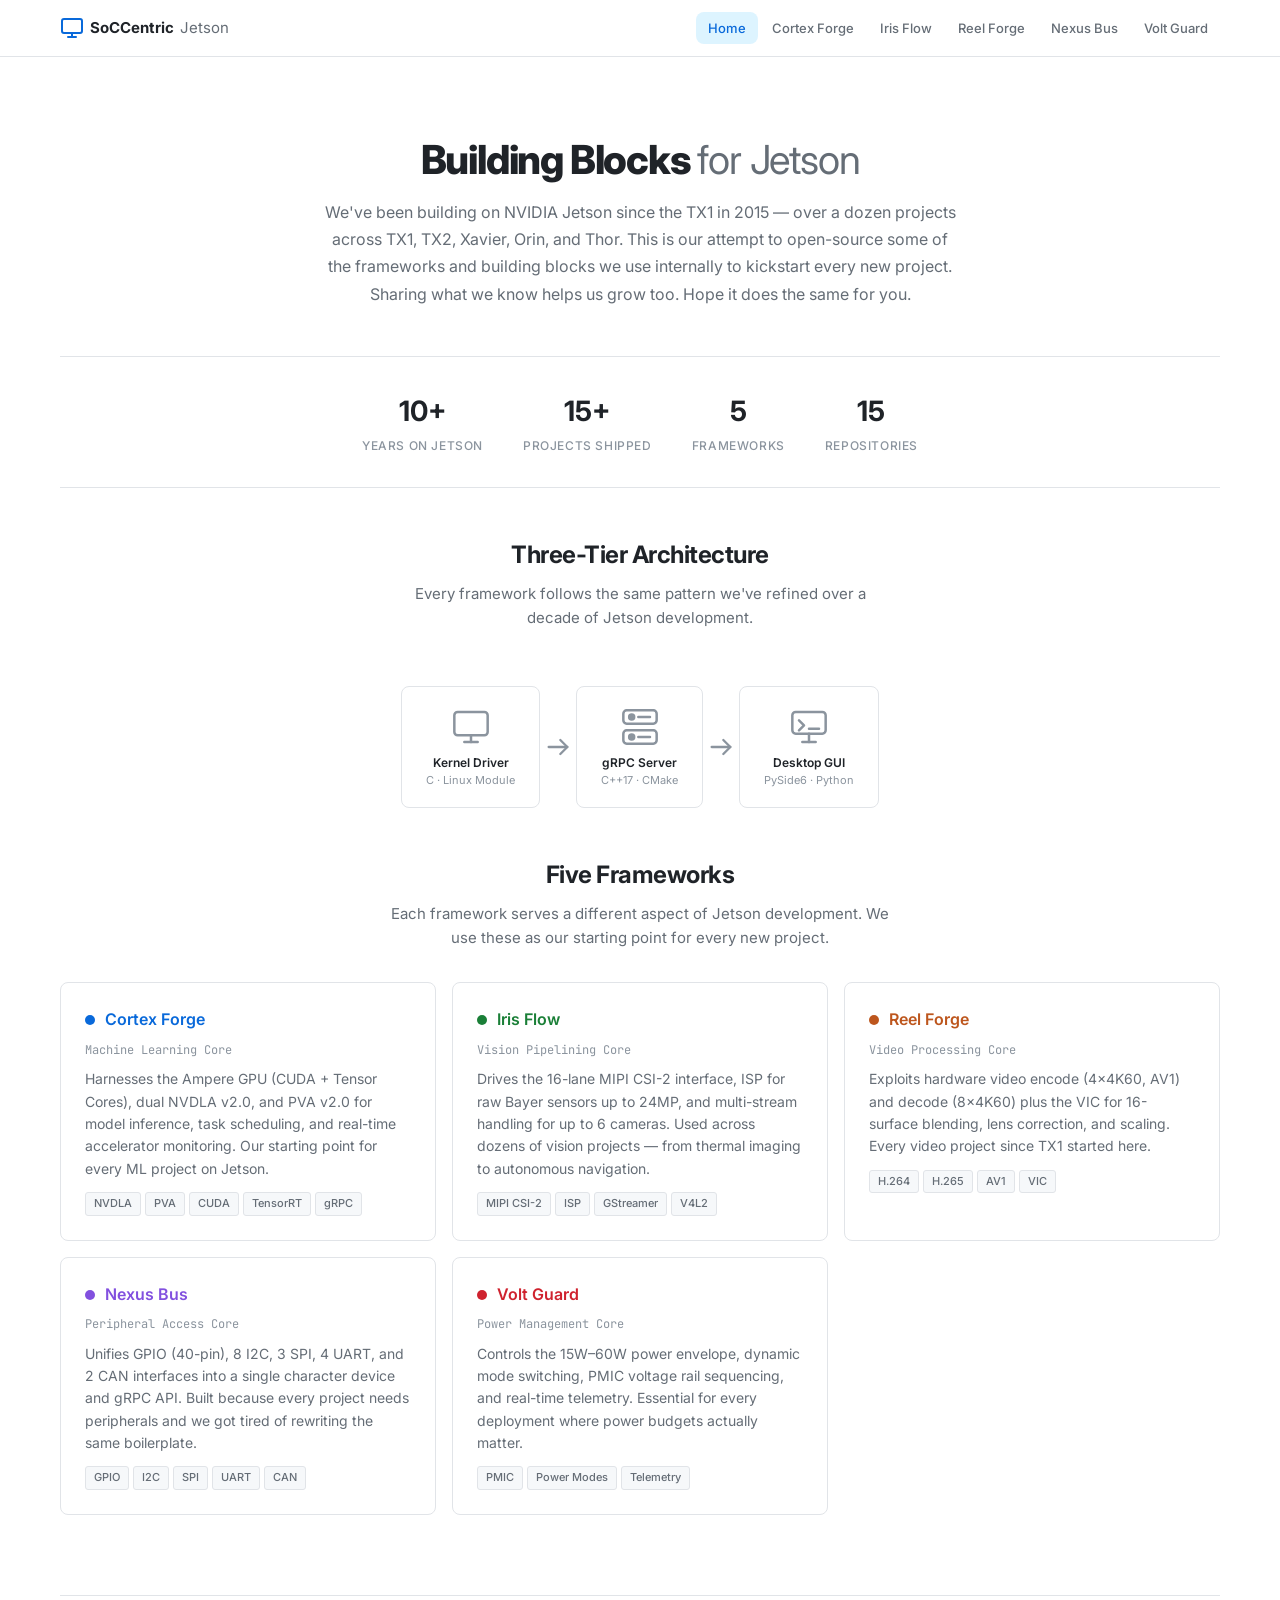
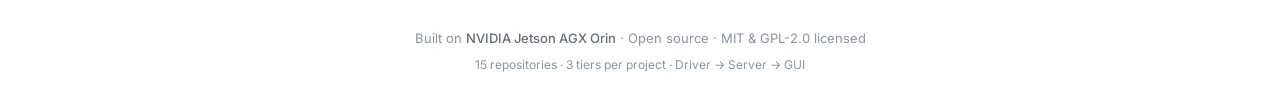
==== commit b2ad76ab: "Improve SVG icons: larger sizes and more detailed designs - CSS: increased icon sizes (logo 20→24px," ====
--- a/index.html
+++ b/index.html
@@ -67,20 +67,20 @@
         <span class="step-label">Kernel Driver<small>C · Linux Module</small></span>
       </div>
       <div class="flow-connector">
-        <svg viewBox="0 0 24 24" fill="none" stroke="currentColor" stroke-width="2" stroke-linecap="round" stroke-linejoin="round"><path d="M5 12h14"/><polyline points="12 5 19 12 12 19"/></svg>
+        <svg viewBox="0 0 24 24" fill="none" stroke="currentColor" stroke-width="2" stroke-linecap="round" stroke-linejoin="round"><path d="M4 12h16"/><polyline points="14 6 20 12 14 18"/></svg>
       </div>
       <div class="flow-step">
         <svg class="step-icon" viewBox="0 0 24 24" fill="none" stroke="currentColor" stroke-width="1.5" stroke-linecap="round" stroke-linejoin="round">
-          <rect x="2" y="2" width="20" height="8" rx="2"/><rect x="2" y="14" width="20" height="8" rx="2"/>
+          <rect x="2" y="2" width="20" height="8" rx="2"/><rect x="2" y="14" width="20" height="8" rx="2"/><circle cx="7" cy="6" r="1.5" fill="currentColor"/><circle cx="7" cy="18" r="1.5" fill="currentColor"/><line x1="11" y1="6" x2="18" y2="6"/><line x1="11" y1="18" x2="18" y2="18"/>
         </svg>
         <span class="step-label">gRPC Server<small>C++17 · CMake</small></span>
       </div>
       <div class="flow-connector">
-        <svg viewBox="0 0 24 24" fill="none" stroke="currentColor" stroke-width="2" stroke-linecap="round" stroke-linejoin="round"><path d="M5 12h14"/><polyline points="12 5 19 12 12 19"/></svg>
+        <svg viewBox="0 0 24 24" fill="none" stroke="currentColor" stroke-width="2" stroke-linecap="round" stroke-linejoin="round"><path d="M4 12h16"/><polyline points="14 6 20 12 14 18"/></svg>
       </div>
       <div class="flow-step">
         <svg class="step-icon" viewBox="0 0 24 24" fill="none" stroke="currentColor" stroke-width="1.5" stroke-linecap="round" stroke-linejoin="round">
-          <rect x="2" y="3" width="20" height="14" rx="2"/><line x1="8" y1="21" x2="16" y2="21"/><line x1="12" y1="17" x2="12" y2="21"/>
+          <rect x="2" y="3" width="20" height="13" rx="2"/><line x1="8" y1="21" x2="16" y2="21"/><line x1="12" y1="16" x2="12" y2="21"/><polyline points="6 8 9 11 6 14"/><line x1="12" y1="13" x2="18" y2="13"/>
         </svg>
         <span class="step-label">Desktop GUI<small>PySide6 · Python</small></span>
       </div>
--- a/style.css
+++ b/style.css
@@ -37,7 +37,7 @@
 }
 
 .container {
-  max-width: 960px;
+  max-width: 1200px;
   margin: 0 auto;
   padding: 0 20px;
 }
@@ -52,7 +52,7 @@
 }
 
 .nav-inner {
-  max-width: 960px;
+  max-width: 1200px;
   margin: 0 auto;
   display: flex;
   align-items: center;
@@ -73,8 +73,8 @@
 }
 
 .nav-logo .logo-icon {
-  width: 20px;
-  height: 20px;
+  width: 24px;
+  height: 24px;
   color: var(--accent);
 }
 
@@ -199,8 +199,8 @@
 }
 
 .flow-step .step-icon {
-  width: 32px;
-  height: 32px;
+  width: 40px;
+  height: 40px;
   color: var(--text-tertiary);
 }
 
@@ -226,11 +226,12 @@
   color: var(--text-tertiary);
 }
 
-.flow-connector svg { width: 20px; height: 20px; }
+.flow-connector svg { width: 28px; height: 28px; }
 
 /* ── Project Cards ─────────────────────────────────────────────────────── */
 .projects {
   display: grid;
+  grid-template-columns: repeat(3, 1fr);
   gap: 16px;
   padding-bottom: 48px;
 }
@@ -259,8 +260,8 @@
 }
 
 .project-card .color-dot {
-  width: 8px;
-  height: 8px;
+  width: 10px;
+  height: 10px;
   border-radius: 50%;
   flex-shrink: 0;
 }
@@ -389,7 +390,11 @@
 .section li strong { color: var(--text); font-weight: 600; }
 
 /* ── Sub-project Cards ────────────────────────────────────────────────── */
-.sub-grid { display: grid; gap: 16px; }
+.sub-grid {
+  display: grid;
+  grid-template-columns: repeat(3, 1fr);
+  gap: 16px;
+}
 
 .sub-card {
   padding: 24px;
@@ -475,7 +480,7 @@
 
 .back-link:hover { color: var(--text); }
 
-.back-link svg { width: 14px; height: 14px; }
+.back-link svg { width: 18px; height: 18px; }
 
 /* ── Footer ────────────────────────────────────────────────────────────── */
 .footer {
@@ -496,6 +501,11 @@
 .footer a:hover { color: var(--accent); }
 
 /* ── Responsive ───────────────────────────────────────────────────────── */
+@media (max-width: 1024px) {
+  .projects { grid-template-columns: repeat(2, 1fr); }
+  .sub-grid { grid-template-columns: repeat(2, 1fr); }
+}
+
 @media (max-width: 768px) {
   .hero h1 { font-size: 28px; }
   .flow-track { flex-direction: column; gap: 2px; }
@@ -504,4 +514,6 @@
   .nav-links { padding-bottom: 4px; }
   .stats { gap: 24px; }
   .stat-num { font-size: 22px; }
-}
+  .projects { grid-template-columns: 1fr; }
+  .sub-grid { grid-template-columns: 1fr; }
+}
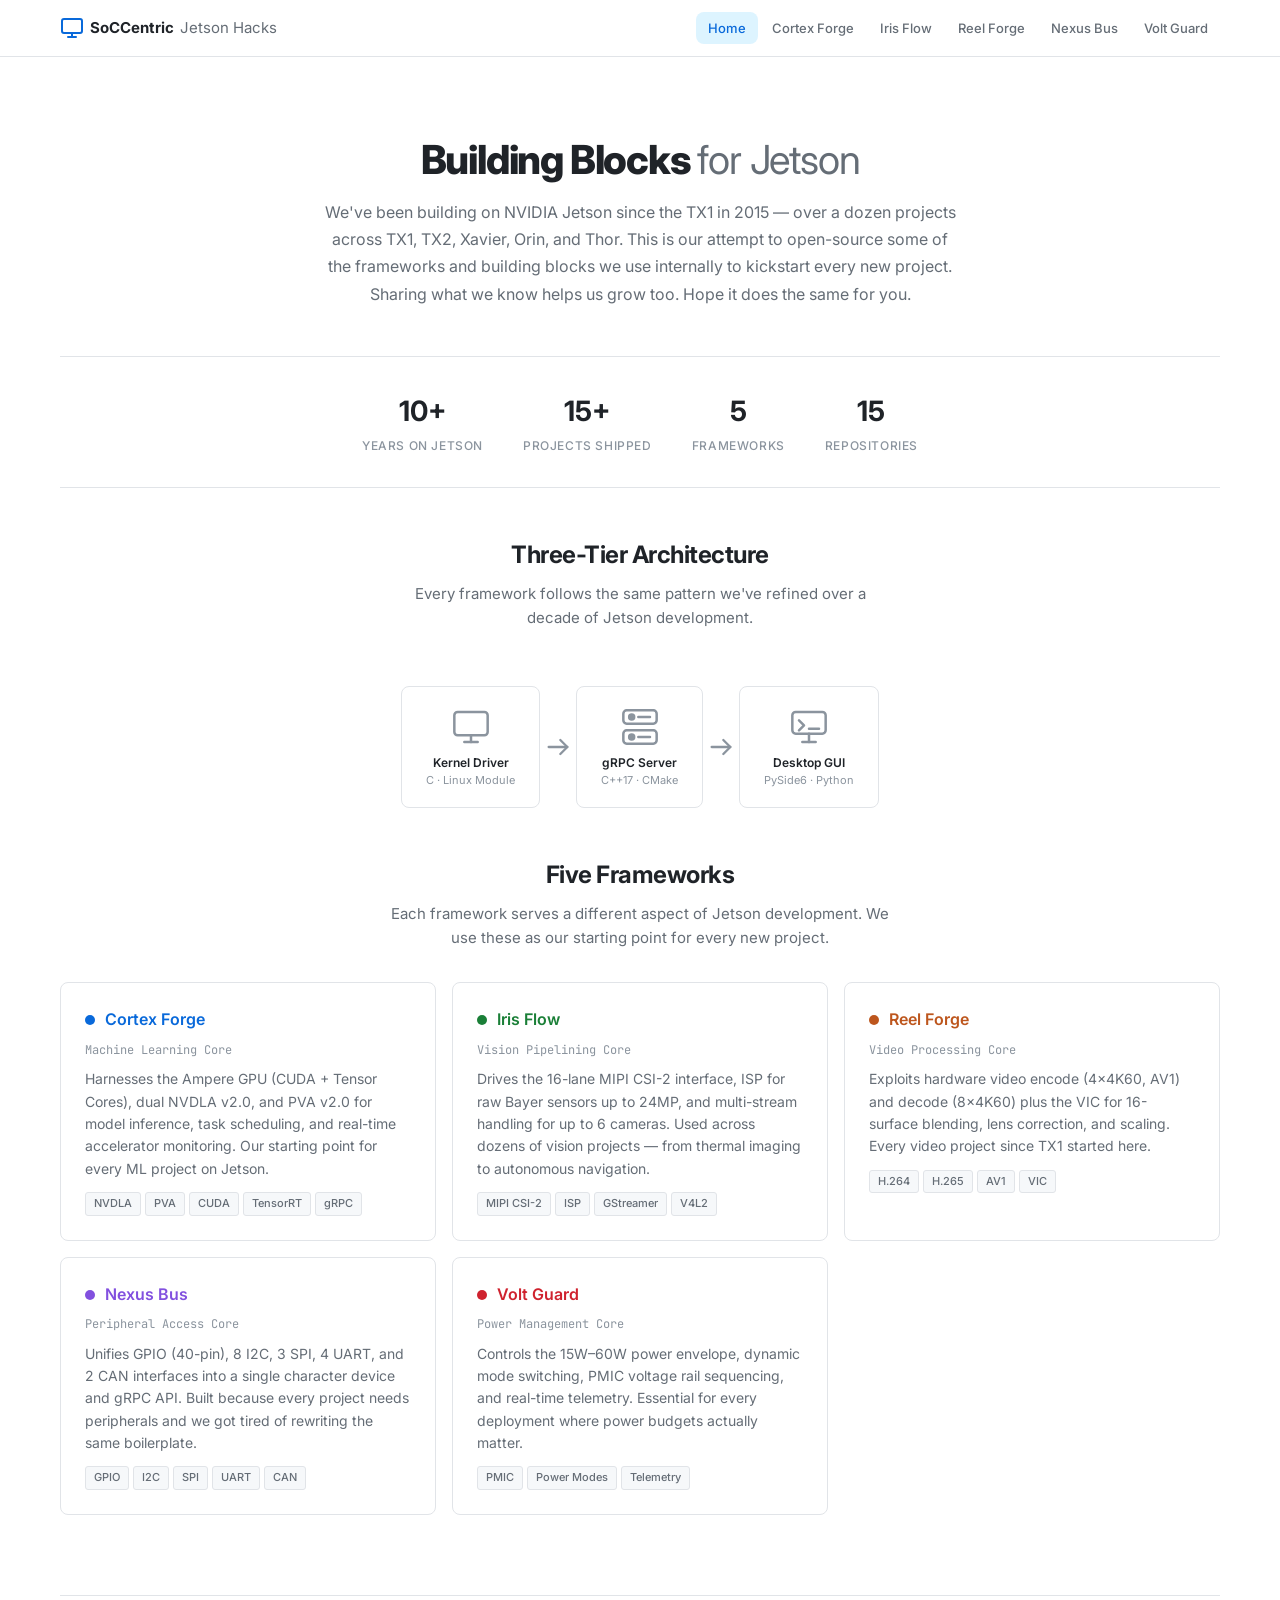
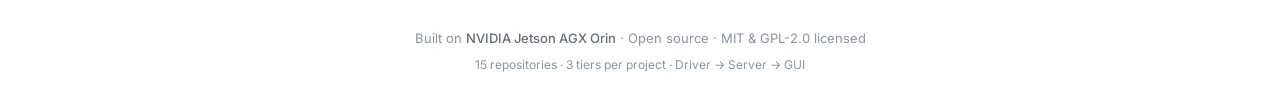
==== commit 487a9097: "Rename site to SoCCentric Jetson Hacks" ====
--- a/index.html
+++ b/index.html
@@ -3,7 +3,7 @@
 <head>
   <meta charset="UTF-8">
   <meta name="viewport" content="width=device-width, initial-scale=1.0">
-  <title>SoCCentric Jetson — Building Blocks for Jetson</title>
+  <title>SoCCentric Jetson Hacks — Building Blocks for Jetson</title>
   <link rel="stylesheet" href="style.css">
   <link rel="icon" type="image/svg+xml" href="data:image/svg+xml,<svg xmlns='http://www.w3.org/2000/svg' viewBox='0 0 100 100'><text y='.9em' font-size='90' fill='%230969da'>⚡</text></svg>">
 </head>
@@ -15,7 +15,7 @@
         <svg class="logo-icon" viewBox="0 0 24 24" fill="none" stroke="currentColor" stroke-width="2" stroke-linecap="round" stroke-linejoin="round">
           <rect x="2" y="3" width="20" height="14" rx="2"/><line x1="8" y1="21" x2="16" y2="21"/><line x1="12" y1="17" x2="12" y2="21"/>
         </svg>
-        SoCCentric <span>Jetson</span>
+        SoCCentric <span>Jetson Hacks</span>
       </a>
       <ul class="nav-links">
         <li><a href="index.html" class="active">Home</a></li>
--- a/style.css
+++ b/style.css
@@ -1,5 +1,5 @@
 /* ═══════════════════════════════════════════════════════════════════════════
-   SoCCentric Jetson — Clean, Honest Design
+   SoCCentric Jetson Hacks — Clean, Honest Design
    ═══════════════════════════════════════════════════════════════════════════ */
 
 @import url('https://fonts.googleapis.com/css2?family=Inter:wght@400;500;600;700;800&family=JetBrains+Mono:wght@400;500&display=swap');
